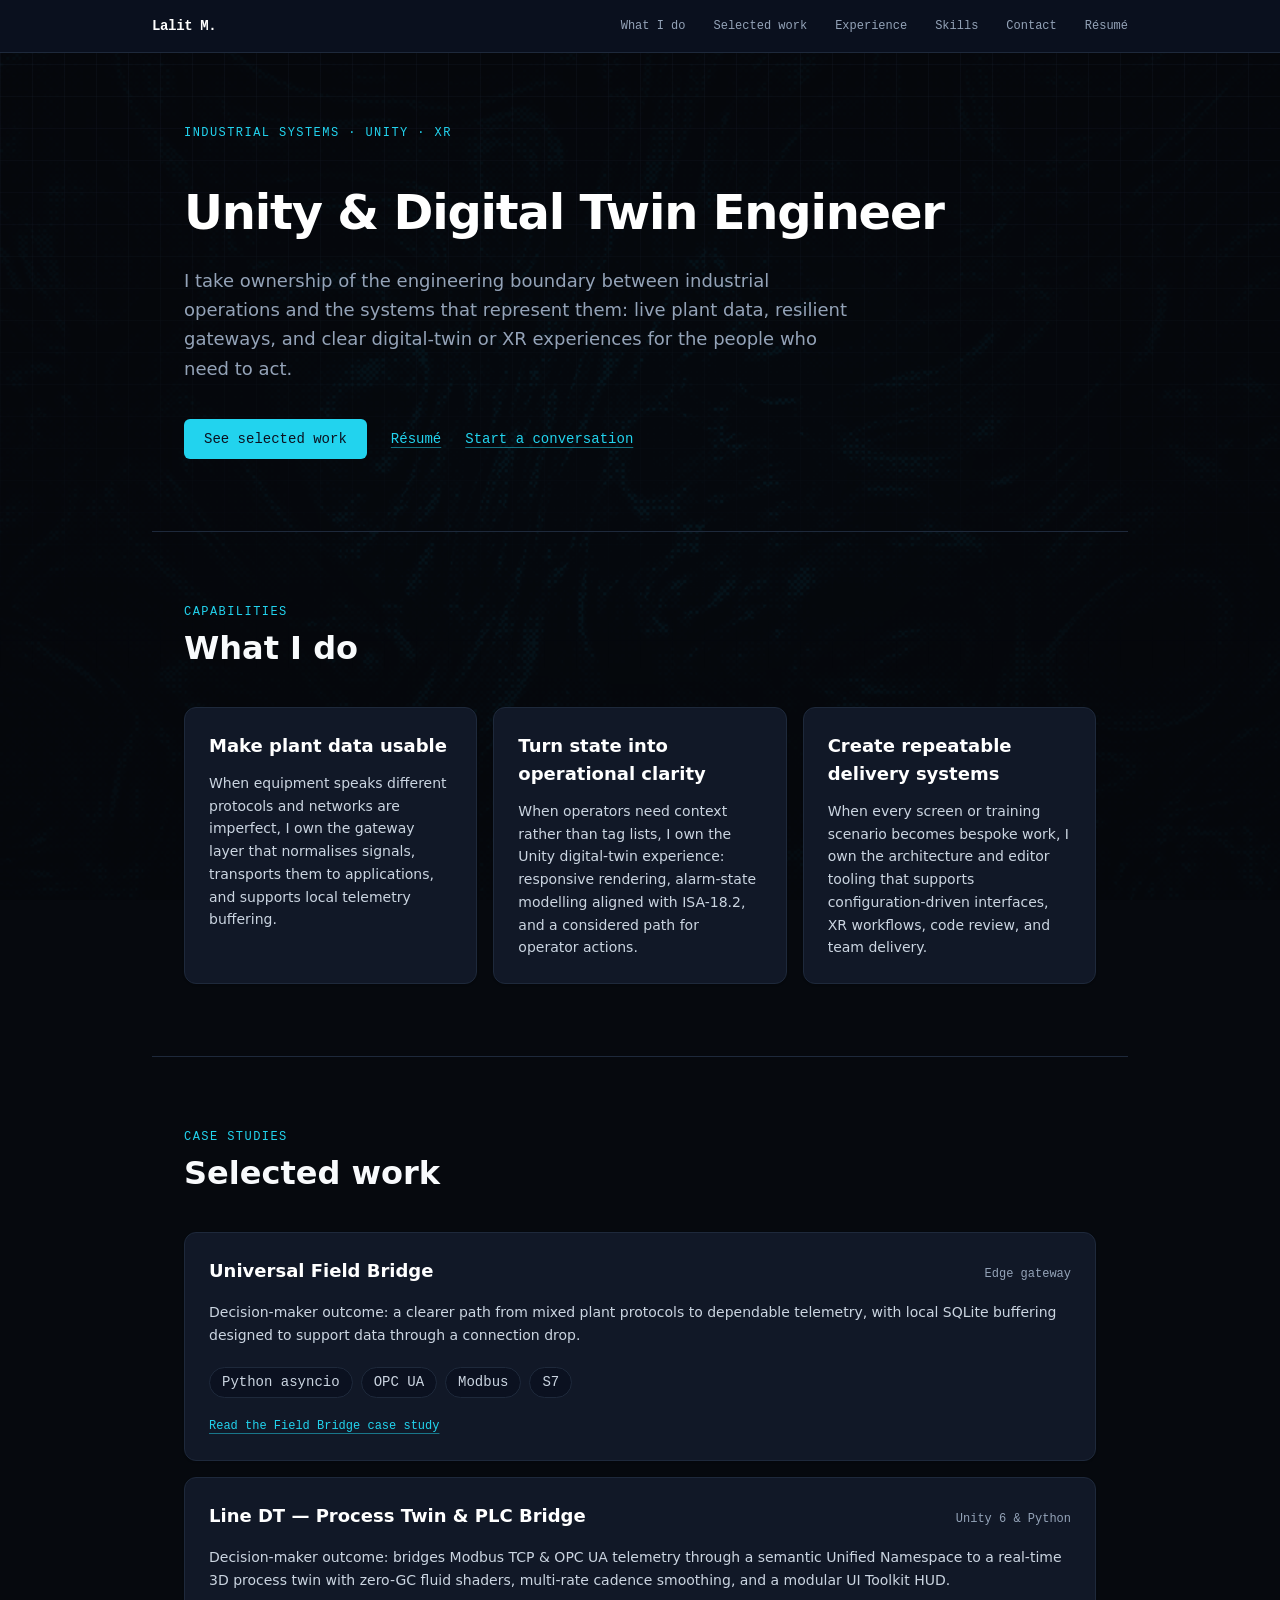
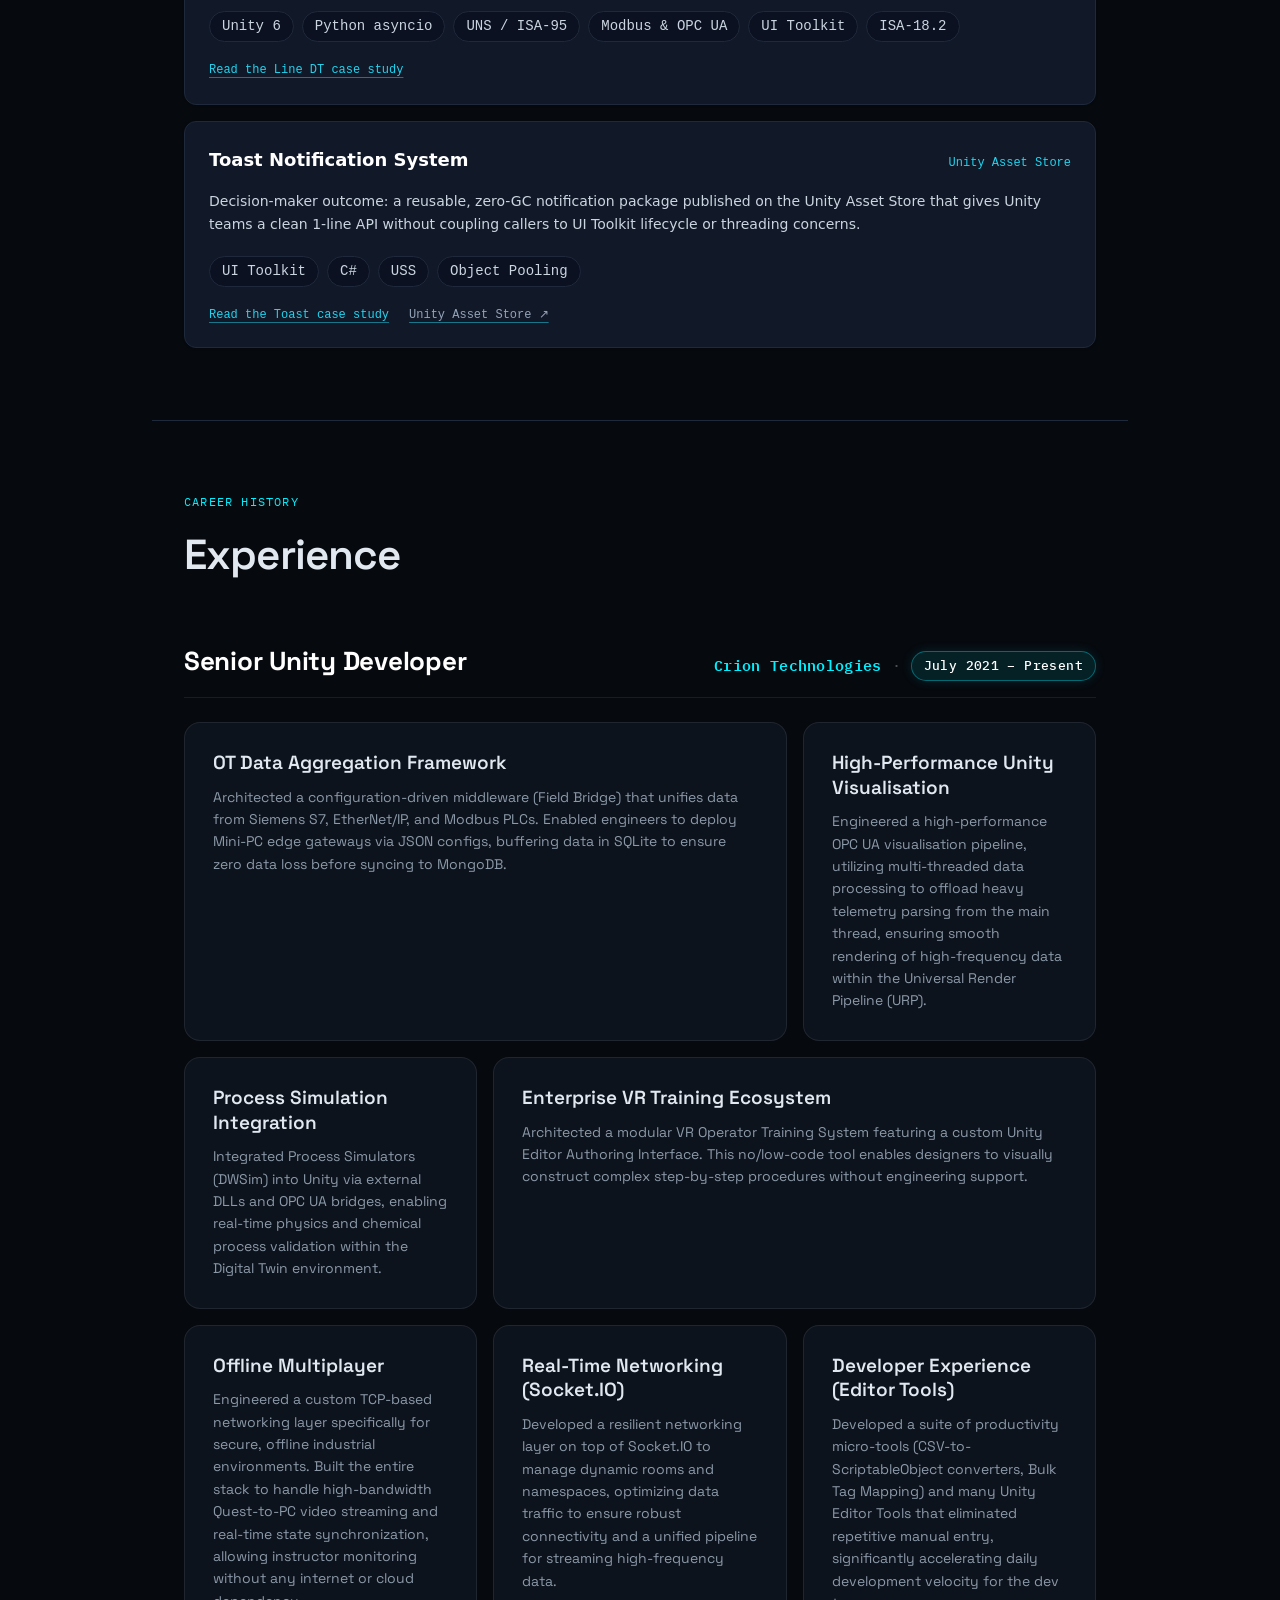
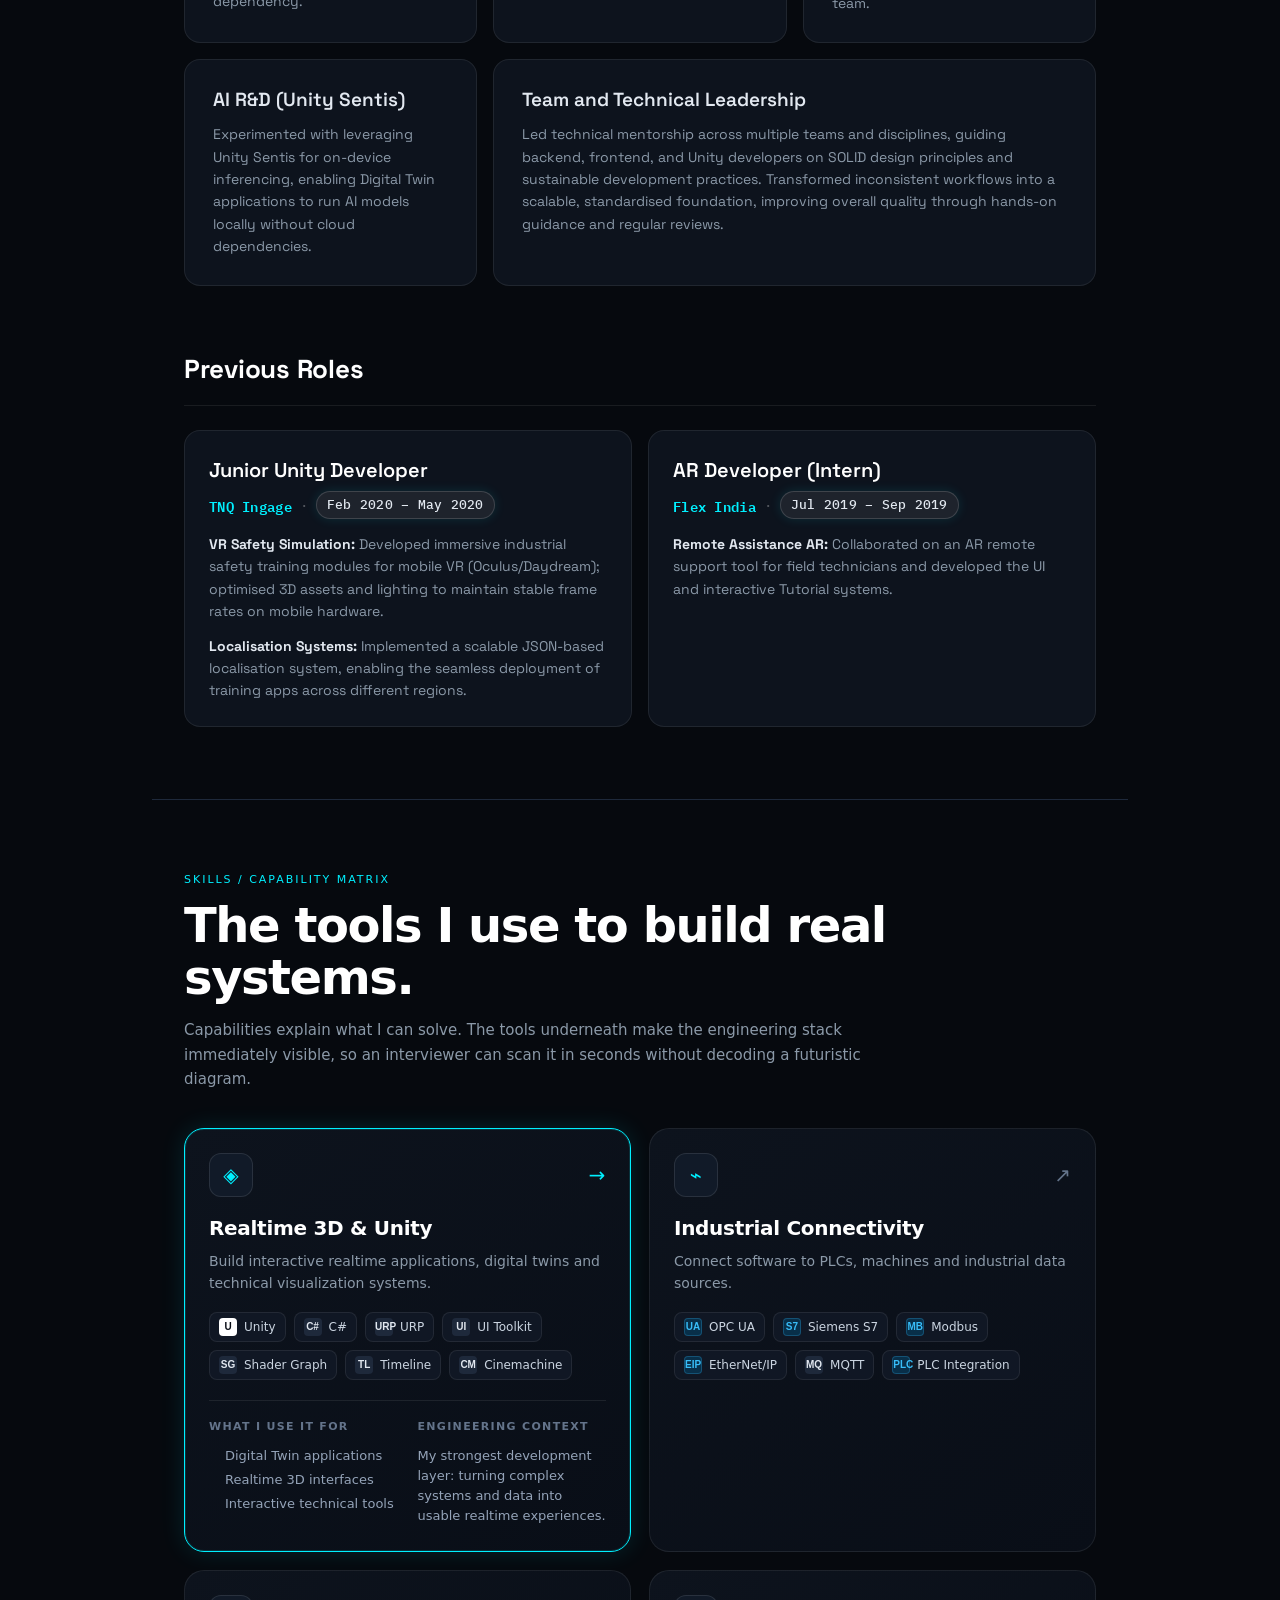
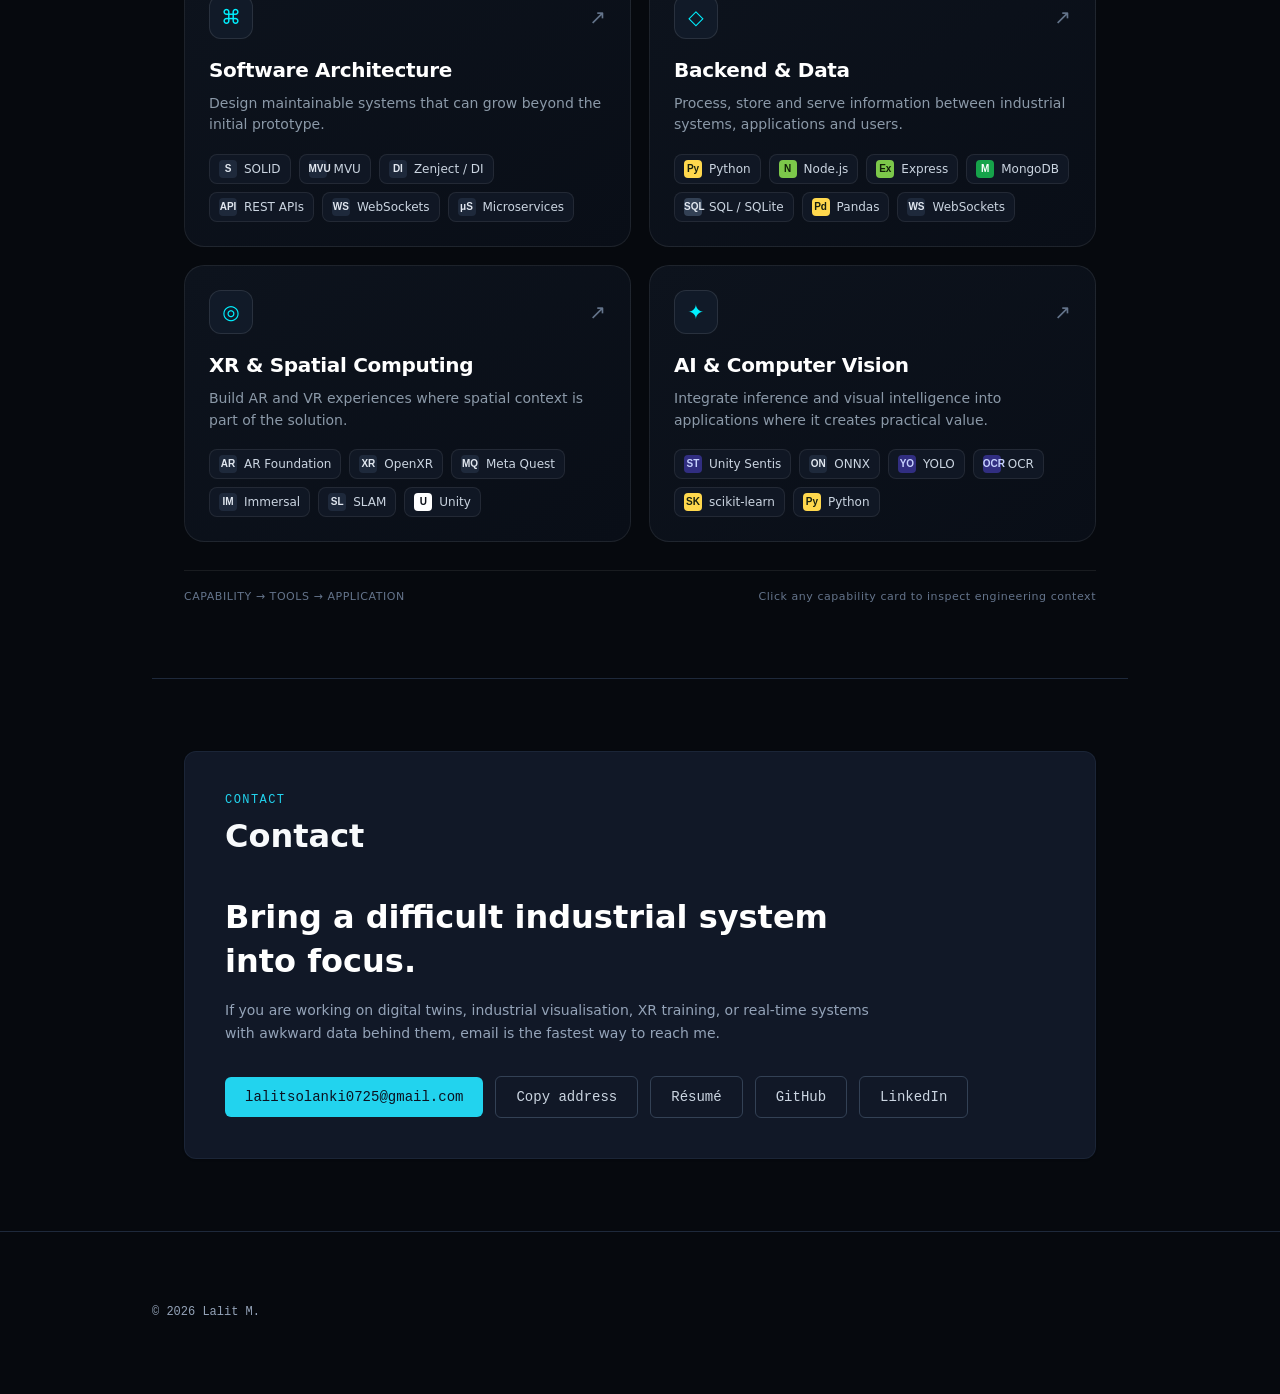
==== index.html @ 14e06b73 "Deploy site: 2026-09-08 10:58:46" ====
<!DOCTYPE html>
<html lang="en" class="scroll-smooth">
<head>
<meta charset="UTF-8"><meta name="viewport" content="width=device-width, initial-scale=1.0">
<title>Lalit M. — Unity &amp; Digital Twin Engineer</title>
<meta name="description" content="Lalit M. designs industrial digital twins, OT data gateways, and XR systems with end-to-end engineering ownership.">
<meta name="theme-color" content="#0b1120"><link rel="canonical" href="https://lalit0725.github.io/">
<meta property="og:title" content="Lalit M. — Unity &amp; Digital Twin Engineer"><meta property="og:description" content="Industrial digital twins, OT data gateways, and XR systems, designed and delivered end to end."><meta property="og:type" content="website"><meta property="og:url" content="https://lalit0725.github.io/">
<link rel="icon" href="assets/favicon.svg" type="image/svg+xml">
<link rel="preconnect" href="https://fonts.googleapis.com">
<link href="https://fonts.googleapis.com/css2?family=Space+Grotesk:wght@400;500;600;700&family=IBM+Plex+Mono:wght@400;500;600&display=swap" rel="stylesheet">
<link rel="stylesheet" href="css/site.css">

</head>
<body class="bg-surface text-slate-200 font-sans antialiased">
  <canvas id="ambient-dither" aria-hidden="true"></canvas>
  <div class="bg-grid" aria-hidden="true"></div>
  <script>document.documentElement.classList.add('js');</script>
  <a href="#main" class="sr-only focus:not-sr-only focus:absolute focus:top-3 focus:left-3 focus:z-50 focus:bg-surface focus:px-4 focus:py-2 focus:text-sm focus:text-accent">Skip to content</a>

  <div id="toast" role="status" aria-live="polite" class="fixed bottom-6 left-1/2 z-50 hidden -translate-x-1/2 border border-slate-700 bg-surface px-4 py-2.5 font-mono text-xs text-slate-200 shadow-xl"></div>

  <header class="sticky top-0 z-40 border-b border-slate-800 bg-surface/95 backdrop-blur">
    <nav class="mx-auto flex max-w-5xl items-center justify-between px-4 py-4 sm:px-6">
      <a href="#hero" class="font-mono text-sm font-semibold tracking-tight text-white">Lalit&nbsp;M.</a>
      <div class="hidden items-center gap-7 font-mono text-xs text-slate-400 md:flex">
        <a href="#what-i-do">What I do</a>
        <a href="#work">Selected work</a>
        <a href="#experience">Experience</a>
        <a href="#skills">Skills</a>
        <a href="#contact">Contact</a>
        <a href="assets/Lalit_M_Resume.pdf" target="_blank" rel="noopener">Résumé<span class="sr-only"> (opens in a new tab)</span></a>
      </div>
      <button id="menu-btn" type="button" aria-expanded="false" aria-controls="mobile-menu" class="font-mono text-xs text-slate-300 md:hidden">Menu</button>
    </nav>
    <div id="mobile-menu" class="hidden border-t border-slate-800 px-4 py-3 md:hidden">
      <div class="mx-auto grid max-w-5xl gap-1 font-mono text-sm">
        <a class="menu-link px-2 py-2" href="#what-i-do">What I do</a>
        <a class="menu-link px-2 py-2" href="#work">Selected work</a>
        <a class="menu-link px-2 py-2" href="#experience">Experience</a>
        <a class="menu-link px-2 py-2" href="#skills">Skills</a>
        <a class="menu-link px-2 py-2" href="#contact">Contact</a>
        <a class="menu-link px-2 py-2" href="assets/Lalit_M_Resume.pdf" target="_blank" rel="noopener">Résumé<span class="sr-only"> (opens in a new tab)</span></a>
      </div>
    </div>
  </header>

  <noscript>
    <style>
      #menu-btn { display: none; }
      #mobile-menu { display: block; }
      .cap-details { display: block !important; grid-template-rows: none !important; }
      .cap-details-wrapper { overflow: visible !important; }
      .cap-arrow { display: none; }
    </style>
  </noscript>

  <main id="main" tabindex="-1" class="mx-auto max-w-5xl px-4 sm:px-6">
    <section id="hero" class="relative border-b border-slate-800 section">
      <div class="relative">
        <p class="section-title" data-eyebrow="Industrial systems · Unity · XR"></p>
        <h1 class="mt-5 max-w-3xl text-h1 font-semibold leading-tight tracking-tight text-white">Unity &amp; Digital Twin Engineer</h1>
        <p class="mt-6 max-w-2xl text-body-lg leading-relaxed text-slate-400">
          I take ownership of the engineering boundary between industrial operations and the systems that represent them: live plant data, resilient gateways, and clear digital-twin or XR experiences for the people who need to act.
        </p>
        <div class="mt-9 flex flex-wrap items-center gap-x-6 gap-y-3 font-mono text-sm">
          <a href="#work" class="rounded-md bg-accent px-5 py-2.5 font-medium text-surface">See selected work</a>
          <a href="assets/Lalit_M_Resume.pdf" target="_blank" rel="noopener" class="link-underline">Résumé<span class="sr-only"> (opens in a new tab)</span></a>
          <a href="#contact" class="link-underline">Start a conversation</a>
        </div>
      </div>
    </section>

    <section id="what-i-do" class="border-b border-slate-800 section">
      <h2 class="section-title" data-eyebrow="Capabilities">What I do</h2>
      <div class="mt-8 grid gap-4 md:grid-cols-3">
        <article class="card">
          <h3 class="text-lg font-semibold text-white">Make plant data usable</h3>
          <p class="mt-3 text-sm leading-relaxed text-slate-300">
            When equipment speaks different protocols and networks are imperfect, I own the gateway layer that normalises signals, transports them to applications, and supports local telemetry buffering.
          </p>
        </article>
        <article class="card">
          <h3 class="text-lg font-semibold text-white">Turn state into operational clarity</h3>
          <p class="mt-3 text-sm leading-relaxed text-slate-300">
            When operators need context rather than tag lists, I own the Unity digital-twin experience: responsive rendering, alarm-state modelling aligned with ISA-18.2, and a considered path for operator actions.
          </p>
        </article>
        <article class="card">
          <h3 class="text-lg font-semibold text-white">Create repeatable delivery systems</h3>
          <p class="mt-3 text-sm leading-relaxed text-slate-300">
            When every screen or training scenario becomes bespoke work, I own the architecture and editor tooling that supports configuration-driven interfaces, XR workflows, code review, and team delivery.
          </p>
        </article>
      </div>
    </section>

    <section id="work" class="border-b border-slate-800 section">
      <h2 class="section-title" data-eyebrow="Case studies">Selected work</h2>
      <div class="mt-8 grid gap-4">
        <article class="card card-hover">
          <div class="flex flex-wrap items-baseline justify-between gap-3">
            <h3 class="text-lg font-semibold text-white">Universal Field Bridge</h3>
            <span class="font-mono text-xs text-text-muted">Edge gateway</span>
          </div>
          <p class="mt-4 text-sm leading-relaxed text-slate-300">
            Decision-maker outcome: a clearer path from mixed plant protocols to dependable telemetry, with local SQLite buffering designed to support data through a connection drop.
          </p>
          <div class="mt-5 flex flex-wrap gap-2">
            <span class="chip">Python asyncio</span>
            <span class="chip">OPC UA</span>
            <span class="chip">Modbus</span>
            <span class="chip">S7</span>
          </div>
          <a href="projects/field-bridge.html" class="mt-5 inline-block link-underline font-mono text-xs">Read the Field Bridge case study</a>
        </article>

        <article class="card card-hover">
          <div class="flex flex-wrap items-baseline justify-between gap-3">
            <h3 class="text-lg font-semibold text-white">Line DT — Process Twin &amp; PLC Bridge</h3>
            <span class="font-mono text-xs text-text-muted">Unity 6 &amp; Python</span>
          </div>
          <p class="mt-4 text-sm leading-relaxed text-slate-300">
            Decision-maker outcome: bridges Modbus TCP &amp; OPC UA telemetry through a semantic Unified Namespace to a real-time 3D process twin with zero-GC fluid shaders, multi-rate cadence smoothing, and a modular UI Toolkit HUD.
          </p>
          <div class="mt-5 flex flex-wrap gap-2">
            <span class="chip">Unity 6</span>
            <span class="chip">Python asyncio</span>
            <span class="chip">UNS / ISA-95</span>
            <span class="chip">Modbus &amp; OPC UA</span>
            <span class="chip">UI Toolkit</span>
            <span class="chip">ISA-18.2</span>
          </div>
          <a href="projects/line-dt.html" class="mt-5 inline-block link-underline font-mono text-xs">Read the Line DT case study</a>
        </article>

        <article class="card card-hover">
          <div class="flex flex-wrap items-baseline justify-between gap-3">
            <h3 class="text-lg font-semibold text-white">Toast Notification System</h3>
            <span class="font-mono text-xs text-accent">Unity Asset Store</span>
          </div>
          <p class="mt-4 text-sm leading-relaxed text-slate-300">
            Decision-maker outcome: a reusable, zero-GC notification package published on the Unity Asset Store that gives Unity teams a clean 1-line API without coupling callers to UI Toolkit lifecycle or threading concerns.
          </p>
          <div class="mt-5 flex flex-wrap gap-2">
            <span class="chip">UI Toolkit</span>
            <span class="chip">C#</span>
            <span class="chip">USS</span>
            <span class="chip">Object Pooling</span>
          </div>
          <div class="mt-5 flex flex-wrap items-center gap-5">
            <a href="projects/toast-notification-system.html" class="link-underline font-mono text-xs">Read the Toast case study</a>
            <a href="https://assetstore.unity.com/packages/tools/gui/toast-notification-system-390896" target="_blank" rel="noopener noreferrer" class="link-underline font-mono text-xs text-slate-400 hover:text-accent">Unity Asset Store ↗</a>
          </div>
        </article>
      </div>
    </section>
<section id="experience" class="border-b border-slate-800 section bento-section">
  <div class="container">
    <header class="section-header">
      <div class="eyebrow">Career History</div>
      <h1 class="exp-heading">Experience</h1>
    </header>

    <div>
      <!-- CRION: SENIOR ROLE -->
      <div class="role-header">
        <h2 class="role-title">Senior Unity Developer</h2>
        <div class="role-meta">
          <span class="role-company">Crion Technologies</span>
          <span class="meta-dot">·</span>
          <span class="role-duration">July 2021 – Present</span>
        </div>
      </div>

      <div class="bento-grid">
        
        <!-- Row 1 -->
        <div class="bento-card span-2">
          <div class="bento-content">
            <h3 class="card-title">OT Data Aggregation Framework</h3>
            <p class="card-desc">Architected a configuration-driven middleware (Field Bridge) that unifies data from Siemens S7, EtherNet/IP, and Modbus PLCs. Enabled engineers to deploy Mini-PC edge gateways via JSON configs, buffering data in SQLite to ensure zero data loss before syncing to MongoDB.</p>
          </div>
        </div>

        <div class="bento-card">
          <div class="bento-content">
            <h3 class="card-title">High-Performance Unity Visualisation</h3>
            <p class="card-desc">Engineered a high-performance OPC UA visualisation pipeline, utilizing multi-threaded data processing to offload heavy telemetry parsing from the main thread, ensuring smooth rendering of high-frequency data within the Universal Render Pipeline (URP).</p>
          </div>
        </div>

        <!-- Row 2 -->
        <div class="bento-card">
          <div class="bento-content">
            <h3 class="card-title">Process Simulation Integration</h3>
            <p class="card-desc">Integrated Process Simulators (DWSim) into Unity via external DLLs and OPC UA bridges, enabling real-time physics and chemical process validation within the Digital Twin environment.</p>
          </div>
        </div>

        <div class="bento-card span-2">
          <div class="bento-content">
            <h3 class="card-title">Enterprise VR Training Ecosystem</h3>
            <p class="card-desc">Architected a modular VR Operator Training System featuring a custom Unity Editor Authoring Interface. This no/low-code tool enables designers to visually construct complex step-by-step procedures without engineering support.</p>
          </div>
        </div>

        <!-- Row 3 -->
        <div class="bento-card">
          <div class="bento-content">
            <h3 class="card-title">Offline Multiplayer</h3>
            <p class="card-desc">Engineered a custom TCP-based networking layer specifically for secure, offline industrial environments. Built the entire stack to handle high-bandwidth Quest-to-PC video streaming and real-time state synchronization, allowing instructor monitoring without any internet or cloud dependency.</p>
          </div>
        </div>
        
        <div class="bento-card">
          <div class="bento-content">
            <h3 class="card-title">Real-Time Networking (Socket.IO)</h3>
            <p class="card-desc">Developed a resilient networking layer on top of Socket.IO to manage dynamic rooms and namespaces, optimizing data traffic to ensure robust connectivity and a unified pipeline for streaming high-frequency data.</p>
          </div>
        </div>

        <div class="bento-card">
          <div class="bento-content">
            <h3 class="card-title">Developer Experience (Editor Tools)</h3>
            <p class="card-desc">Developed a suite of productivity micro-tools (CSV-to-ScriptableObject converters, Bulk Tag Mapping) and many Unity Editor Tools that eliminated repetitive manual entry, significantly accelerating daily development velocity for the dev team.</p>
          </div>
        </div>

        <!-- Row 4 -->
        <div class="bento-card">
          <div class="bento-content">
            <h3 class="card-title">AI R&D (Unity Sentis)</h3>
            <p class="card-desc">Experimented with leveraging Unity Sentis for on-device inferencing, enabling Digital Twin applications to run AI models locally without cloud dependencies.</p>
          </div>
        </div>

        <div class="bento-card span-2">
          <div class="bento-content">
            <h3 class="card-title">Team and Technical Leadership</h3>
            <p class="card-desc">Led technical mentorship across multiple teams and disciplines, guiding backend, frontend, and Unity developers on SOLID design principles and sustainable development practices. Transformed inconsistent workflows into a scalable, standardised foundation, improving overall quality through hands-on guidance and regular reviews.</p>
          </div>
        </div>

      </div>

      <!-- PAST ROLES -->
      <div class="role-header role-header-secondary">
        <h2 class="role-title role-title-secondary">Previous Roles</h2>
      </div>

      <div class="past-roles">
        <div class="bento-card past-role-card">
          <div class="bento-content">
            <h3>Junior Unity Developer</h3>
            <div class="meta">
              <span class="role-company">TNQ Ingage</span>
              <span class="meta-dot">·</span>
              <span class="role-duration">Feb 2020 – May 2020</span>
            </div>
            <p><strong>VR Safety Simulation:</strong> Developed immersive industrial safety training modules for mobile VR (Oculus/Daydream); optimised 3D assets and lighting to maintain stable frame rates on mobile hardware.</p>
            <p><strong>Localisation Systems:</strong> Implemented a scalable JSON-based localisation system, enabling the seamless deployment of training apps across different regions.</p>
          </div>
        </div>

        <div class="bento-card past-role-card">
          <div class="bento-content">
            <h3>AR Developer (Intern)</h3>
            <div class="meta">
              <span class="role-company">Flex India</span>
              <span class="meta-dot">·</span>
              <span class="role-duration">Jul 2019 – Sep 2019</span>
            </div>
            <p><strong>Remote Assistance AR:</strong> Collaborated on an AR remote support tool for field technicians and developed the UI and interactive Tutorial systems.</p>
          </div>
        </div>
      </div>

    </div>
  </div>
</section>
<section id="skills" class="border-b border-slate-800 section cap-matrix-section">
  <div class="cap-kicker">Skills / Capability Matrix</div>
  <h2 class="cap-main-heading">The tools I use to build real systems.</h2>
  <p class="cap-lead">Capabilities explain what I can solve. The tools underneath make the engineering stack immediately visible, so an interviewer can scan it in seconds without decoding a futuristic diagram.</p>

  <div class="cap-grid" id="cap-grid" role="region" aria-label="Capability Matrix">
    
    <!-- Card 1: Realtime 3D & Unity (Active by default) -->
    <article class="cap-card active" id="cap-card-0">
      <button type="button" class="cap-trigger" aria-expanded="true" aria-controls="cap-details-0" id="cap-btn-0">
        <div class="cap-cardtop">
          <div class="cap-icon" aria-hidden="true">◈</div>
          <span class="cap-arrow" aria-hidden="true">↗</span>
        </div>
        <h3 class="cap-title">Realtime 3D &amp; Unity</h3>
        <p class="cap-desc">Build interactive realtime applications, digital twins and technical visualization systems.</p>
        <div class="cap-tools">
          <span class="cap-tool"><span class="cap-logo unity">U</span>Unity</span>
          <span class="cap-tool"><span class="cap-logo">C#</span>C#</span>
          <span class="cap-tool"><span class="cap-logo">URP</span>URP</span>
          <span class="cap-tool"><span class="cap-logo">UI</span>UI Toolkit</span>
          <span class="cap-tool"><span class="cap-logo">SG</span>Shader Graph</span>
          <span class="cap-tool"><span class="cap-logo">TL</span>Timeline</span>
          <span class="cap-tool"><span class="cap-logo">CM</span>Cinemachine</span>
        </div>
      </button>
      <div class="cap-details" id="cap-details-0" role="region" aria-labelledby="cap-btn-0">
        <div class="cap-details-wrapper">
          <div class="cap-details-inner">
            <div class="cap-detail-col">
              <h4>What I use it for</h4>
              <ul>
                <li>Digital Twin applications</li>
                <li>Realtime 3D interfaces</li>
                <li>Interactive technical tools</li>
              </ul>
            </div>
            <div class="cap-detail-col">
              <h4>Engineering context</h4>
              <p>My strongest development layer: turning complex systems and data into usable realtime experiences.</p>
            </div>
          </div>
        </div>
      </div>
    </article>

    <!-- Card 2: Industrial Connectivity -->
    <article class="cap-card" id="cap-card-1">
      <button type="button" class="cap-trigger" aria-expanded="false" aria-controls="cap-details-1" id="cap-btn-1">
        <div class="cap-cardtop">
          <div class="cap-icon" aria-hidden="true">⌁</div>
          <span class="cap-arrow" aria-hidden="true">↗</span>
        </div>
        <h3 class="cap-title">Industrial Connectivity</h3>
        <p class="cap-desc">Connect software to PLCs, machines and industrial data sources.</p>
        <div class="cap-tools">
          <span class="cap-tool"><span class="cap-logo plc">UA</span>OPC UA</span>
          <span class="cap-tool"><span class="cap-logo plc">S7</span>Siemens S7</span>
          <span class="cap-tool"><span class="cap-logo plc">MB</span>Modbus</span>
          <span class="cap-tool"><span class="cap-logo plc">EIP</span>EtherNet/IP</span>
          <span class="cap-tool"><span class="cap-logo">MQ</span>MQTT</span>
          <span class="cap-tool"><span class="cap-logo plc">PLC</span>PLC Integration</span>
        </div>
      </button>
      <div class="cap-details" id="cap-details-1" role="region" aria-labelledby="cap-btn-1">
        <div class="cap-details-wrapper">
          <div class="cap-details-inner">
            <div class="cap-detail-col">
              <h4>What I use it for</h4>
              <ul>
                <li>PLC / machine integration</li>
                <li>Live equipment data</li>
                <li>Industrial protocol interfaces</li>
              </ul>
            </div>
            <div class="cap-detail-col">
              <h4>Engineering context</h4>
              <p>The bridge between the physical system and software. I work across protocols rather than treating the PLC as a black box.</p>
            </div>
          </div>
        </div>
      </div>
    </article>

    <!-- Card 3: Software Architecture -->
    <article class="cap-card" id="cap-card-2">
      <button type="button" class="cap-trigger" aria-expanded="false" aria-controls="cap-details-2" id="cap-btn-2">
        <div class="cap-cardtop">
          <div class="cap-icon" aria-hidden="true">⌘</div>
          <span class="cap-arrow" aria-hidden="true">↗</span>
        </div>
        <h3 class="cap-title">Software Architecture</h3>
        <p class="cap-desc">Design maintainable systems that can grow beyond the initial prototype.</p>
        <div class="cap-tools">
          <span class="cap-tool"><span class="cap-logo">S</span>SOLID</span>
          <span class="cap-tool"><span class="cap-logo">MVU</span>MVU</span>
          <span class="cap-tool"><span class="cap-logo">DI</span>Zenject / DI</span>
          <span class="cap-tool"><span class="cap-logo">API</span>REST APIs</span>
          <span class="cap-tool"><span class="cap-logo">WS</span>WebSockets</span>
          <span class="cap-tool"><span class="cap-logo">μS</span>Microservices</span>
        </div>
      </button>
      <div class="cap-details" id="cap-details-2" role="region" aria-labelledby="cap-btn-2">
        <div class="cap-details-wrapper">
          <div class="cap-details-inner">
            <div class="cap-detail-col">
              <h4>What I use it for</h4>
              <ul>
                <li>Modular applications</li>
                <li>Reusable components</li>
                <li>Service boundaries</li>
              </ul>
            </div>
            <div class="cap-detail-col">
              <h4>Engineering context</h4>
              <p>Architecture is the layer connecting the individual technologies into a system that can actually be maintained.</p>
            </div>
          </div>
        </div>
      </div>
    </article>

    <!-- Card 4: Backend & Data -->
    <article class="cap-card" id="cap-card-3">
      <button type="button" class="cap-trigger" aria-expanded="false" aria-controls="cap-details-3" id="cap-btn-3">
        <div class="cap-cardtop">
          <div class="cap-icon" aria-hidden="true">◇</div>
          <span class="cap-arrow" aria-hidden="true">↗</span>
        </div>
        <h3 class="cap-title">Backend &amp; Data</h3>
        <p class="cap-desc">Process, store and serve information between industrial systems, applications and users.</p>
        <div class="cap-tools">
          <span class="cap-tool"><span class="cap-logo py">Py</span>Python</span>
          <span class="cap-tool"><span class="cap-logo node">N</span>Node.js</span>
          <span class="cap-tool"><span class="cap-logo node">Ex</span>Express</span>
          <span class="cap-tool"><span class="cap-logo mongo">M</span>MongoDB</span>
          <span class="cap-tool"><span class="cap-logo sql">SQL</span>SQL / SQLite</span>
          <span class="cap-tool"><span class="cap-logo py">Pd</span>Pandas</span>
          <span class="cap-tool"><span class="cap-logo">WS</span>WebSockets</span>
        </div>
      </button>
      <div class="cap-details" id="cap-details-3" role="region" aria-labelledby="cap-btn-3">
        <div class="cap-details-wrapper">
          <div class="cap-details-inner">
            <div class="cap-detail-col">
              <h4>What I use it for</h4>
              <ul>
                <li>Data pipelines</li>
                <li>Backend services</li>
                <li>Realtime data delivery</li>
              </ul>
            </div>
            <div class="cap-detail-col">
              <h4>Engineering context</h4>
              <p>Used for integration services, data processing, APIs and the infrastructure supporting realtime applications.</p>
            </div>
          </div>
        </div>
      </div>
    </article>

    <!-- Card 5: XR & Spatial Computing -->
    <article class="cap-card" id="cap-card-4">
      <button type="button" class="cap-trigger" aria-expanded="false" aria-controls="cap-details-4" id="cap-btn-4">
        <div class="cap-cardtop">
          <div class="cap-icon" aria-hidden="true">◎</div>
          <span class="cap-arrow" aria-hidden="true">↗</span>
        </div>
        <h3 class="cap-title">XR &amp; Spatial Computing</h3>
        <p class="cap-desc">Build AR and VR experiences where spatial context is part of the solution.</p>
        <div class="cap-tools">
          <span class="cap-tool"><span class="cap-logo">AR</span>AR Foundation</span>
          <span class="cap-tool"><span class="cap-logo">XR</span>OpenXR</span>
          <span class="cap-tool"><span class="cap-logo">MQ</span>Meta Quest</span>
          <span class="cap-tool"><span class="cap-logo">IM</span>Immersal</span>
          <span class="cap-tool"><span class="cap-logo">SL</span>SLAM</span>
          <span class="cap-tool"><span class="cap-logo unity">U</span>Unity</span>
        </div>
      </button>
      <div class="cap-details" id="cap-details-4" role="region" aria-labelledby="cap-btn-4">
        <div class="cap-details-wrapper">
          <div class="cap-details-inner">
            <div class="cap-detail-col">
              <h4>What I use it for</h4>
              <ul>
                <li>AR assistance</li>
                <li>VR training</li>
                <li>Spatial alignment</li>
              </ul>
            </div>
            <div class="cap-detail-col">
              <h4>Engineering context</h4>
              <p>Combines realtime 3D engineering with spatial tracking to put information into the environment where it is needed.</p>
            </div>
          </div>
        </div>
      </div>
    </article>

    <!-- Card 6: AI & Computer Vision -->
    <article class="cap-card" id="cap-card-5">
      <button type="button" class="cap-trigger" aria-expanded="false" aria-controls="cap-details-5" id="cap-btn-5">
        <div class="cap-cardtop">
          <div class="cap-icon" aria-hidden="true">✦</div>
          <span class="cap-arrow" aria-hidden="true">↗</span>
        </div>
        <h3 class="cap-title">AI &amp; Computer Vision</h3>
        <p class="cap-desc">Integrate inference and visual intelligence into applications where it creates practical value.</p>
        <div class="cap-tools">
          <span class="cap-tool"><span class="cap-logo ai">ST</span>Unity Sentis</span>
          <span class="cap-tool"><span class="cap-logo">ON</span>ONNX</span>
          <span class="cap-tool"><span class="cap-logo ai">YO</span>YOLO</span>
          <span class="cap-tool"><span class="cap-logo ai">OCR</span>OCR</span>
          <span class="cap-tool"><span class="cap-logo py">SK</span>scikit-learn</span>
          <span class="cap-tool"><span class="cap-logo py">Py</span>Python</span>
        </div>
      </button>
      <div class="cap-details" id="cap-details-5" role="region" aria-labelledby="cap-btn-5">
        <div class="cap-details-wrapper">
          <div class="cap-details-inner">
            <div class="cap-detail-col">
              <h4>What I use it for</h4>
              <ul>
                <li>Edge inference</li>
                <li>Object detection</li>
                <li>Prediction / classification</li>
              </ul>
            </div>
            <div class="cap-detail-col">
              <h4>Engineering context</h4>
              <p>Applied as an engineering component inside products, with attention to inference constraints and deployment.</p>
            </div>
          </div>
        </div>
      </div>
    </article>

  </div>

  <div class="cap-footerline">
    <span>CAPABILITY &rarr; TOOLS &rarr; APPLICATION</span>
    <span>Click any capability card to inspect engineering context</span>
  </div>
</section>
    <section id="contact" class="section">
      <div class="card card-hover border border-slate-800/80 p-8 sm:p-10">
        <h2 class="section-title" data-eyebrow="Contact">Contact</h2>
        <h3 class="mt-5 max-w-2xl text-h2 font-semibold leading-snug text-white">Bring a difficult industrial system into focus.</h3>
        <p class="mt-4 max-w-2xl text-sm leading-relaxed text-slate-400">
          If you are working on digital twins, industrial visualisation, XR training, or real-time systems with awkward data behind them, email is the fastest way to reach me.
        </p>
        <div class="mt-8 flex flex-wrap items-center gap-3 font-mono text-sm">
          <a href="mailto:lalitsolanki0725@gmail.com" class="rounded-md bg-accent px-5 py-2.5 font-medium text-surface">lalitsolanki0725@gmail.com</a>
          <button id="copy-email" type="button" class="rounded-md border border-slate-700 px-5 py-2.5">Copy address</button>
          <a href="assets/Lalit_M_Resume.pdf" target="_blank" rel="noopener" class="rounded-md border border-slate-700 px-5 py-2.5">Résumé<span class="sr-only"> (opens in a new tab)</span></a>
          <a href="https://github.com/lalit0725" target="_blank" rel="noopener" class="rounded-md border border-slate-700 px-5 py-2.5">GitHub<span class="sr-only"> (opens in a new tab)</span></a>
          <a href="https://www.linkedin.com/in/lalitm" target="_blank" rel="noopener" class="rounded-md border border-slate-700 px-5 py-2.5">LinkedIn<span class="sr-only"> (opens in a new tab)</span></a>
        </div>
      </div>
    </section>
  </main>

  <footer class="border-t border-slate-800 section">
    <div class="mx-auto max-w-5xl px-4 font-mono text-xs text-text-muted sm:px-6">
      <p>&copy; 2026 Lalit M.</p>
    </div>
  </footer>

  <script>
    const menuBtn = document.getElementById('menu-btn');
    const mobileMenu = document.getElementById('mobile-menu');
    const setMenuOpen = (open) => {
      mobileMenu.classList.toggle('hidden', !open);
      menuBtn.setAttribute('aria-expanded', String(open));
      menuBtn.textContent = open ? 'Close' : 'Menu';
    };
    menuBtn.addEventListener('click', () => setMenuOpen(menuBtn.getAttribute('aria-expanded') !== 'true'));
    document.querySelectorAll('.menu-link').forEach((link) => link.addEventListener('click', () => setMenuOpen(false)));
    document.addEventListener('keydown', (event) => {
      if (event.key === 'Escape' && menuBtn.getAttribute('aria-expanded') === 'true') {
        setMenuOpen(false);
        menuBtn.focus();
      }
    });

    const toast = document.getElementById('toast');
    const emailLink = document.querySelector('#contact a[href^="mailto:"]');
    const copyButton = document.getElementById('copy-email');
    let toastTimer;
    const showToast = (message) => {
      window.clearTimeout(toastTimer);
      toast.textContent = message;
      toast.classList.remove('hidden');
      toastTimer = window.setTimeout(() => toast.classList.add('hidden'), 2500);
    };
    copyButton.addEventListener('click', async () => {
      const email = emailLink.textContent.trim();
      try {
        if (!navigator.clipboard || typeof navigator.clipboard.writeText !== 'function') throw new Error('Clipboard unavailable');
        await navigator.clipboard.writeText(email);
        showToast('Copied ' + email);
      } catch {
        showToast('Copy unavailable; email ' + email);
      }
    });

    const capCards = document.querySelectorAll('.cap-card');
    capCards.forEach((card) => {
      const trigger = card.querySelector('.cap-trigger');
      if (!trigger) return;
      trigger.addEventListener('click', () => {
        const isCurrentlyActive = card.classList.contains('active');
        capCards.forEach((otherCard) => {
          if (otherCard !== card) {
            otherCard.classList.remove('active');
            const otherTrigger = otherCard.querySelector('.cap-trigger');
            if (otherTrigger) otherTrigger.setAttribute('aria-expanded', 'false');
          }
        });
        if (isCurrentlyActive) {
          card.classList.remove('active');
          trigger.setAttribute('aria-expanded', 'false');
        } else {
          card.classList.add('active');
          trigger.setAttribute('aria-expanded', 'true');
        }
      });
    });
  </script>
  <script src="js/ambient-dither.js" defer></script>
</body>
</html>
---- css/site.css ----
*,:after,:before{--tw-border-spacing-x:0;--tw-border-spacing-y:0;--tw-translate-x:0;--tw-translate-y:0;--tw-rotate:0;--tw-skew-x:0;--tw-skew-y:0;--tw-scale-x:1;--tw-scale-y:1;--tw-pan-x: ;--tw-pan-y: ;--tw-pinch-zoom: ;--tw-scroll-snap-strictness:proximity;--tw-gradient-from-position: ;--tw-gradient-via-position: ;--tw-gradient-to-position: ;--tw-ordinal: ;--tw-slashed-zero: ;--tw-numeric-figure: ;--tw-numeric-spacing: ;--tw-numeric-fraction: ;--tw-ring-inset: ;--tw-ring-offset-width:0px;--tw-ring-offset-color:#fff;--tw-ring-color:rgba(59,130,246,.5);--tw-ring-offset-shadow:0 0 #0000;--tw-ring-shadow:0 0 #0000;--tw-shadow:0 0 #0000;--tw-shadow-colored:0 0 #0000;--tw-blur: ;--tw-brightness: ;--tw-contrast: ;--tw-grayscale: ;--tw-hue-rotate: ;--tw-invert: ;--tw-saturate: ;--tw-sepia: ;--tw-drop-shadow: ;--tw-backdrop-blur: ;--tw-backdrop-brightness: ;--tw-backdrop-contrast: ;--tw-backdrop-grayscale: ;--tw-backdrop-hue-rotate: ;--tw-backdrop-invert: ;--tw-backdrop-opacity: ;--tw-backdrop-saturate: ;--tw-backdrop-sepia: ;--tw-contain-size: ;--tw-contain-layout: ;--tw-contain-paint: ;--tw-contain-style: none}::backdrop{--tw-border-spacing-x:0;--tw-border-spacing-y:0;--tw-translate-x:0;--tw-translate-y:0;--tw-rotate:0;--tw-skew-x:0;--tw-skew-y:0;--tw-scale-x:1;--tw-scale-y:1;--tw-pan-x: ;--tw-pan-y: ;--tw-pinch-zoom: ;--tw-scroll-snap-strictness:proximity;--tw-gradient-from-position: ;--tw-gradient-via-position: ;--tw-gradient-to-position: ;--tw-ordinal: ;--tw-slashed-zero: ;--tw-numeric-figure: ;--tw-numeric-spacing: ;--tw-numeric-fraction: ;--tw-ring-inset: ;--tw-ring-offset-width:0px;--tw-ring-offset-color:#fff;--tw-ring-color:rgba(59,130,246,.5);--tw-ring-offset-shadow:0 0 #0000;--tw-ring-shadow:0 0 #0000;--tw-shadow:0 0 #0000;--tw-shadow-colored:0 0 #0000;--tw-blur: ;--tw-brightness: ;--tw-contrast: ;--tw-grayscale: ;--tw-hue-rotate: ;--tw-invert: ;--tw-saturate: ;--tw-sepia: ;--tw-drop-shadow: ;--tw-backdrop-blur: ;--tw-backdrop-brightness: ;--tw-backdrop-contrast: ;--tw-backdrop-grayscale: ;--tw-backdrop-hue-rotate: ;--tw-backdrop-invert: ;--tw-backdrop-opacity: ;--tw-backdrop-saturate: ;--tw-backdrop-sepia: ;--tw-contain-size: ;--tw-contain-layout: ;--tw-contain-paint: ;--tw-contain-style: none}
/*! tailwindcss v3.4.19 | MIT License | https://tailwindcss.com*/*,:after,:before{box-sizing:border-box;border:0 solid #e5e7eb}:after,:before{--tw-content:""}:host,html{line-height:1.5;-webkit-text-size-adjust:100%;-moz-tab-size:4;tab-size:4;font-family:Inter,system-ui,sans-serif;font-feature-settings:normal;font-variation-settings:normal;-webkit-tap-highlight-color:transparent}body{margin:0;line-height:inherit}hr{height:0;color:inherit;border-top-width:1px}abbr:where([title]){text-decoration:underline dotted}h1,h2,h3,h4,h5,h6{font-size:inherit;font-weight:inherit}a{color:inherit;text-decoration:inherit}b,strong{font-weight:bolder}code,kbd,pre,samp{font-family:JetBrains Mono,ui-monospace,monospace;font-feature-settings:normal;font-variation-settings:normal;font-size:1em}small{font-size:80%}sub,sup{font-size:75%;line-height:0;position:relative;vertical-align:baseline}sub{bottom:-.25em}sup{top:-.5em}table{text-indent:0;border-color:inherit;border-collapse:collapse}button,input,optgroup,select,textarea{font-family:inherit;font-feature-settings:inherit;font-variation-settings:inherit;font-size:100%;font-weight:inherit;line-height:inherit;letter-spacing:inherit;color:inherit;margin:0;padding:0}button,select{text-transform:none}button,input:where([type=button]),input:where([type=reset]),input:where([type=submit]){-webkit-appearance:button;background-color:transparent;background-image:none}:-moz-focusring{outline:auto}:-moz-ui-invalid{box-shadow:none}progress{vertical-align:baseline}::-webkit-inner-spin-button,::-webkit-outer-spin-button{height:auto}[type=search]{-webkit-appearance:textfield;outline-offset:-2px}::-webkit-search-decoration{-webkit-appearance:none}::-webkit-file-upload-button{-webkit-appearance:button;font:inherit}summary{display:list-item}blockquote,dd,dl,figure,h1,h2,h3,h4,h5,h6,hr,p,pre{margin:0}fieldset{margin:0}fieldset,legend{padding:0}menu,ol,ul{list-style:none;margin:0;padding:0}dialog{padding:0}textarea{resize:vertical}input::-moz-placeholder,textarea::-moz-placeholder{opacity:1;color:#9ca3af}input::placeholder,textarea::placeholder{opacity:1;color:#9ca3af}[role=button],button{cursor:pointer}:disabled{cursor:default}audio,canvas,embed,iframe,img,object,svg,video{display:block;vertical-align:middle}img,video{max-width:100%;height:auto}[hidden]:where(:not([hidden=until-found])){display:none}:root{--mouse-x:-999px;--mouse-y:-999px;--tw-shadow-color:0 0 #0000}html{background-color:#06090e;scroll-behavior:smooth}body{background-color:transparent!important;position:relative;min-height:100vh}:focus-visible{outline:2px solid #22d3ee;outline-offset:2px}#ambient-dither{top:0;left:0;width:100vw;height:100vh;z-index:-10;opacity:.16;transition:opacity .8s ease}#ambient-dither,.bg-grid{position:fixed;pointer-events:none}.bg-grid{inset:0;z-index:-5;background-color:transparent;background-image:linear-gradient(rgba(30,41,59,.22) 1px,transparent 0),linear-gradient(90deg,rgba(30,41,59,.22) 1px,transparent 0);background-size:2rem 2rem;mask-image:linear-gradient(180deg,#000 0,transparent 75%);-webkit-mask-image:linear-gradient(180deg,#000 0,transparent 75%)}.bento-card,.cap-card,.card,.past-role-card{position:relative;overflow:hidden;transition:border-color .25s ease,transform .2s ease,box-shadow .25s ease}.bento-card:before,.cap-card:before,.card:before,.past-role-card:before{content:"";position:absolute;inset:0;background:radial-gradient(650px circle at var(--mouse-x,-999px) var(--mouse-y,-999px),rgba(0,240,255,.08),transparent 45%);opacity:0;transition:opacity .3s ease;z-index:1;pointer-events:none}.bento-card:hover:before,.cap-card:hover:before,.card:hover:before,.past-role-card:hover:before{opacity:1}.card:hover{border-color:rgba(0,240,255,.32)}.bento-card>*,.cap-card>*,.card>*,.past-role-card>*{position:relative;z-index:2}.container{width:100%}@media (min-width:640px){.container{max-width:640px}}@media (min-width:768px){.container{max-width:768px}}@media (min-width:1024px){.container{max-width:1024px}}@media (min-width:1280px){.container{max-width:1280px}}@media (min-width:1536px){.container{max-width:1536px}}.section{margin-left:auto;margin-right:auto;width:100%;max-width:80rem;padding:72px 1.5rem}@media (min-width:640px){.section{padding-left:2rem;padding-right:2rem}}.section-title{margin-bottom:2.5rem;display:flex;flex-direction:column;gap:.5rem;font-size:2rem;line-height:1.2;font-weight:600;--tw-text-opacity:1;color:rgb(248 250 252/var(--tw-text-opacity,1))}.section-title:before{font-family:JetBrains Mono,ui-monospace,monospace;font-size:.75rem;line-height:1.4;letter-spacing:.12em;font-weight:500;text-transform:uppercase;--tw-text-opacity:1;color:rgb(34 211 238/var(--tw-text-opacity,1));content:attr(data-eyebrow)}.card{border-radius:.75rem;border-width:1px;--tw-border-opacity:1;border-color:rgb(30 41 59/var(--tw-border-opacity,1));--tw-bg-opacity:1;background-color:rgb(17 24 39/var(--tw-bg-opacity,1));padding:1.5rem;--tw-text-opacity:1;color:rgb(203 213 225/var(--tw-text-opacity,1));--tw-shadow:0 1px 2px 0 rgba(0,0,0,.18);--tw-shadow-colored:0 1px 2px 0 var(--tw-shadow-color);box-shadow:var(--tw-ring-offset-shadow,0 0 #0000),var(--tw-ring-shadow,0 0 #0000),var(--tw-shadow)}.card-hover{transition-property:color,background-color,border-color,text-decoration-color,fill,stroke,opacity,box-shadow,transform,filter,-webkit-backdrop-filter;transition-property:color,background-color,border-color,text-decoration-color,fill,stroke,opacity,box-shadow,transform,filter,backdrop-filter;transition-property:color,background-color,border-color,text-decoration-color,fill,stroke,opacity,box-shadow,transform,filter,backdrop-filter,-webkit-backdrop-filter;transition-timing-function:cubic-bezier(.4,0,.2,1);transition-duration:.2s;transition-timing-function:cubic-bezier(0,0,.2,1)}.card-hover:hover{--tw-translate-y:-0.25rem;transform:translate(var(--tw-translate-x),var(--tw-translate-y)) rotate(var(--tw-rotate)) skewX(var(--tw-skew-x)) skewY(var(--tw-skew-y)) scaleX(var(--tw-scale-x)) scaleY(var(--tw-scale-y));--tw-border-opacity:1;border-color:rgb(34 211 238/var(--tw-border-opacity,1));--tw-shadow:0 12px 28px -16px rgba(0,0,0,.65);--tw-shadow-colored:0 12px 28px -16px var(--tw-shadow-color);box-shadow:var(--tw-ring-offset-shadow,0 0 #0000),var(--tw-ring-shadow,0 0 #0000),var(--tw-shadow)}.architecture-grid{display:grid;grid-template-columns:repeat(auto-fit,minmax(min(100%,17rem),1fr));gap:1.25rem}.standards-grid{display:grid;grid-template-columns:repeat(auto-fit,minmax(min(100%,16rem),1fr));gap:1rem}.technology-grid{display:grid;grid-template-columns:repeat(auto-fit,minmax(min(100%,15rem),1fr));gap:1rem}.chip{display:inline-flex;align-items:center;border-radius:9999px;border-width:1px;--tw-border-opacity:1;border-color:rgb(30 41 59/var(--tw-border-opacity,1));--tw-bg-opacity:1;background-color:rgb(11 17 32/var(--tw-bg-opacity,1));padding:.25rem .75rem;font-family:JetBrains Mono,ui-monospace,monospace;font-size:.875rem;line-height:1.5;--tw-text-opacity:1;color:rgb(203 213 225/var(--tw-text-opacity,1))}.chip.active{--tw-border-opacity:1;border-color:rgb(34 211 238/var(--tw-border-opacity,1));background-color:rgba(34,211,238,.1);font-weight:500;--tw-text-opacity:1;color:rgb(34 211 238/var(--tw-text-opacity,1))}.timeline-entry{position:relative;border-left-width:1px;--tw-border-opacity:1;border-color:rgb(30 41 59/var(--tw-border-opacity,1));padding-bottom:2rem;padding-left:1.5rem}.timeline-entry:last-child{padding-bottom:0}.timeline-entry:before{position:absolute;left:-.375rem;top:.375rem;height:.75rem;width:.75rem;border-radius:9999px;border-width:2px;--tw-border-opacity:1;border-color:rgb(11 17 32/var(--tw-border-opacity,1));--tw-bg-opacity:1;background-color:rgb(34 211 238/var(--tw-bg-opacity,1));content:""}.prose-body{max-width:65ch;font-size:1rem;line-height:1.6;--tw-text-opacity:1;color:rgb(203 213 225/var(--tw-text-opacity,1))}.prose-body p+p{margin-top:1.25rem}.link-underline{--tw-text-opacity:1;color:rgb(34 211 238/var(--tw-text-opacity,1));text-decoration-line:underline;text-decoration-color:rgba(34,211,238,.5);text-underline-offset:4px;transition-property:color,background-color,border-color,text-decoration-color,fill,stroke;transition-timing-function:cubic-bezier(.4,0,.2,1);transition-duration:.15s}.link-underline:hover{--tw-text-opacity:1;color:rgb(103 232 249/var(--tw-text-opacity,1));text-decoration-color:#67e8f9}.toc{position:sticky;top:6rem;z-index:10;max-height:100vh;overflow-y:auto;border-radius:.75rem;border-width:1px;--tw-border-opacity:1;border-color:rgb(30 41 59/var(--tw-border-opacity,1));--tw-bg-opacity:1;background-color:rgb(17 24 39/var(--tw-bg-opacity,1));padding:1rem}.toc-link{display:block;border-left-width:2px;border-color:transparent;padding:.5rem .75rem;font-size:.875rem;line-height:1.5;--tw-text-opacity:1;color:rgb(148 163 184/var(--tw-text-opacity,1));transition-property:color,background-color,border-color,text-decoration-color,fill,stroke;transition-timing-function:cubic-bezier(.4,0,.2,1);transition-duration:.15s}.toc-link:hover{--tw-border-opacity:1;border-color:rgb(34 211 238/var(--tw-border-opacity,1));--tw-text-opacity:1;color:rgb(248 250 252/var(--tw-text-opacity,1))}.toc-link:focus-visible{outline-style:solid;outline-width:2px;outline-offset:2px;outline-color:#22d3ee}.toc-link[aria-current=true]{--tw-border-opacity:1;border-color:rgb(34 211 238/var(--tw-border-opacity,1));--tw-text-opacity:1;color:rgb(34 211 238/var(--tw-text-opacity,1))}.reveal{opacity:1}section[id]{scroll-margin-top:8rem}.js .reveal{--tw-translate-y:0.75rem;opacity:0;transition-property:color,background-color,border-color,text-decoration-color,fill,stroke,opacity,box-shadow,transform,filter,-webkit-backdrop-filter;transition-property:color,background-color,border-color,text-decoration-color,fill,stroke,opacity,box-shadow,transform,filter,backdrop-filter;transition-property:color,background-color,border-color,text-decoration-color,fill,stroke,opacity,box-shadow,transform,filter,backdrop-filter,-webkit-backdrop-filter;transition-timing-function:cubic-bezier(.4,0,.2,1);transition-duration:.5s;transition-timing-function:cubic-bezier(0,0,.2,1)}.js .reveal,.js .reveal.is-visible{transform:translate(var(--tw-translate-x),var(--tw-translate-y)) rotate(var(--tw-rotate)) skewX(var(--tw-skew-x)) skewY(var(--tw-skew-y)) scaleX(var(--tw-scale-x)) scaleY(var(--tw-scale-y))}.js .reveal.is-visible{--tw-translate-y:0px;opacity:1}.term-wrapper{position:relative;display:inline-flex;align-items:baseline}.term-trigger{display:inline-flex;cursor:help;align-items:center;gap:.25rem;border-radius:.125rem;border-bottom:1px;border-color:rgba(34,211,238,.8);border-style:dotted;font-weight:500;--tw-text-opacity:1;color:rgb(248 250 252/var(--tw-text-opacity,1));transition-property:color,background-color,border-color,text-decoration-color,fill,stroke;transition-timing-function:cubic-bezier(.4,0,.2,1);transition-duration:.15s}.term-trigger:hover{--tw-text-opacity:1;color:rgb(34 211 238/var(--tw-text-opacity,1))}.term-trigger:focus-visible{outline-style:solid;outline-width:2px;outline-offset:1px;outline-color:#22d3ee}.term-icon{display:inline-flex;height:.875rem;width:.875rem;align-items:center;justify-content:center;border-radius:9999px;--tw-bg-opacity:1;background-color:rgb(30 41 59/var(--tw-bg-opacity,1));font-family:JetBrains Mono,ui-monospace,monospace;font-size:10px;line-height:1;--tw-text-opacity:1;color:rgb(34 211 238/var(--tw-text-opacity,1))}.term-popover{pointer-events:none;visibility:hidden;position:absolute;bottom:100%;left:50%;z-index:50;margin-bottom:.5rem;width:18rem;--tw-translate-x:-50%;transform:translate(var(--tw-translate-x),var(--tw-translate-y)) rotate(var(--tw-rotate)) skewX(var(--tw-skew-x)) skewY(var(--tw-skew-y)) scaleX(var(--tw-scale-x)) scaleY(var(--tw-scale-y));border-radius:.75rem;border-width:1px;--tw-border-opacity:1;border-color:rgb(30 41 59/var(--tw-border-opacity,1));background-color:rgba(17,24,39,.95);padding:.875rem;text-align:left;font-family:Inter,system-ui,sans-serif;font-size:.75rem;line-height:1rem;font-weight:400;line-height:1.625;--tw-text-opacity:1;color:rgb(203 213 225/var(--tw-text-opacity,1));opacity:0;--tw-shadow:0 25px 50px -12px rgba(0,0,0,.25);--tw-shadow-colored:0 25px 50px -12px var(--tw-shadow-color);box-shadow:var(--tw-ring-offset-shadow,0 0 #0000),var(--tw-ring-shadow,0 0 #0000),var(--tw-shadow);--tw-backdrop-blur:blur(12px);-webkit-backdrop-filter:var(--tw-backdrop-blur) var(--tw-backdrop-brightness) var(--tw-backdrop-contrast) var(--tw-backdrop-grayscale) var(--tw-backdrop-hue-rotate) var(--tw-backdrop-invert) var(--tw-backdrop-opacity) var(--tw-backdrop-saturate) var(--tw-backdrop-sepia);backdrop-filter:var(--tw-backdrop-blur) var(--tw-backdrop-brightness) var(--tw-backdrop-contrast) var(--tw-backdrop-grayscale) var(--tw-backdrop-hue-rotate) var(--tw-backdrop-invert) var(--tw-backdrop-opacity) var(--tw-backdrop-saturate) var(--tw-backdrop-sepia);transition-property:all;transition-timing-function:cubic-bezier(.4,0,.2,1);transition-duration:.2s}@media (min-width:640px){.term-popover{width:20rem}}.term-wrapper.is-active .term-popover,.term-wrapper:focus-within .term-popover,.term-wrapper:hover .term-popover{pointer-events:auto;visibility:visible;opacity:1}.subnav-bar{position:sticky;top:57px;z-index:30;width:100%;border-bottom-width:1px;--tw-border-opacity:1;border-color:rgb(30 41 59/var(--tw-border-opacity,1));background-color:rgba(11,17,32,.9);--tw-backdrop-blur:blur(12px);-webkit-backdrop-filter:var(--tw-backdrop-blur) var(--tw-backdrop-brightness) var(--tw-backdrop-contrast) var(--tw-backdrop-grayscale) var(--tw-backdrop-hue-rotate) var(--tw-backdrop-invert) var(--tw-backdrop-opacity) var(--tw-backdrop-saturate) var(--tw-backdrop-sepia);backdrop-filter:var(--tw-backdrop-blur) var(--tw-backdrop-brightness) var(--tw-backdrop-contrast) var(--tw-backdrop-grayscale) var(--tw-backdrop-hue-rotate) var(--tw-backdrop-invert) var(--tw-backdrop-opacity) var(--tw-backdrop-saturate) var(--tw-backdrop-sepia)}.subnav-bar,.subnav-pill{transition-property:all;transition-timing-function:cubic-bezier(.4,0,.2,1);transition-duration:.15s}.subnav-pill{display:inline-flex;flex-shrink:0;align-items:center;border-radius:9999px;border-width:1px;--tw-border-opacity:1;border-color:rgb(30 41 59/var(--tw-border-opacity,1));--tw-bg-opacity:1;background-color:rgb(17 24 39/var(--tw-bg-opacity,1));padding:.375rem .875rem;font-family:JetBrains Mono,ui-monospace,monospace;font-size:.75rem;line-height:1rem;--tw-text-opacity:1;color:rgb(203 213 225/var(--tw-text-opacity,1))}.subnav-pill:hover{--tw-border-opacity:1;border-color:rgb(34 211 238/var(--tw-border-opacity,1));--tw-text-opacity:1;color:rgb(255 255 255/var(--tw-text-opacity,1))}.subnav-pill:focus-visible{outline-style:solid;outline-width:2px;outline-color:#22d3ee}.subnav-pill.active,.subnav-pill[aria-current=true]{--tw-border-opacity:1;border-color:rgb(34 211 238/var(--tw-border-opacity,1));background-color:rgba(34,211,238,.1);font-weight:500;--tw-text-opacity:1;color:rgb(34 211 238/var(--tw-text-opacity,1));--tw-shadow:0 0 12px rgba(34,211,238,.2);--tw-shadow-colored:0 0 12px var(--tw-shadow-color);box-shadow:var(--tw-ring-offset-shadow,0 0 #0000),var(--tw-ring-shadow,0 0 #0000),var(--tw-shadow)}.interactive-tab-btn{border-radius:.375rem;border-width:1px;--tw-border-opacity:1;border-color:rgb(30 41 59/var(--tw-border-opacity,1));--tw-bg-opacity:1;background-color:rgb(11 17 32/var(--tw-bg-opacity,1));padding:.5rem 1rem;font-family:JetBrains Mono,ui-monospace,monospace;font-size:.75rem;line-height:1rem;--tw-text-opacity:1;color:rgb(148 163 184/var(--tw-text-opacity,1));transition-property:all;transition-timing-function:cubic-bezier(.4,0,.2,1);transition-duration:.15s}.interactive-tab-btn:hover{--tw-border-opacity:1;border-color:rgb(51 65 85/var(--tw-border-opacity,1));--tw-text-opacity:1;color:rgb(255 255 255/var(--tw-text-opacity,1))}.interactive-tab-btn:focus-visible{outline-style:solid;outline-width:2px;outline-color:#22d3ee}.interactive-tab-btn.active,.interactive-tab-btn[aria-selected=true]{--tw-border-opacity:1;border-color:rgb(34 211 238/var(--tw-border-opacity,1));background-color:rgba(34,211,238,.1);font-weight:500;--tw-text-opacity:1;color:rgb(34 211 238/var(--tw-text-opacity,1));--tw-shadow:0 1px 2px 0 rgba(0,0,0,.05);--tw-shadow-colored:0 1px 2px 0 var(--tw-shadow-color);box-shadow:var(--tw-ring-offset-shadow,0 0 #0000),var(--tw-ring-shadow,0 0 #0000),var(--tw-shadow)}@media (min-width:1280px){.case-study-main{display:grid;grid-template-columns:minmax(12rem,15rem) minmax(0,1fr);-moz-column-gap:2rem;column-gap:2rem}.case-study-main>aside,.case-study-main>header{grid-column:1/-1}.case-study-main>.toc{grid-column:1;grid-row:3;align-self:start;margin:1.5rem 0 0}.case-study-main>.divide-y{grid-column:2;grid-row:3;min-width:0}}@media (max-width:1279px){.toc{position:static;display:none}}.case-study-dense .section{max-width:none;padding-top:2.5rem;padding-bottom:2.5rem}@media (prefers-reduced-motion:reduce){html.scroll-smooth{scroll-behavior:auto}*,:after,:before{animation-duration:.01ms!important;animation-iteration-count:1!important;transition-duration:.01ms!important}.card-hover,.js .reveal,.js .reveal.is-visible{transform:none;transition-property:none}.js .reveal,.js .reveal.is-visible{opacity:1}}.bento-section{--bg-main:#06090e;--bg-card:#0d131d;--border:hsla(0,0%,100%,.08);--border-hover:rgba(0,240,255,.3);--accent:#00f0ff;--text-main:#e2e8f0;--text-muted:#8b99a8;--text-tiny:#94a3b8;--font-sans:"Space Grotesk",sans-serif;--font-mono:"IBM Plex Mono",monospace;font-family:var(--font-sans),sans-serif;color:var(--text-main)}.bento-section .eyebrow{font-family:var(--font-mono),monospace;font-size:12px;color:var(--accent);text-transform:uppercase;letter-spacing:.1em;margin-bottom:12px}.bento-section .exp-heading{font-size:42px;font-weight:600;margin:0 0 16px;letter-spacing:-.02em;color:var(--text-main)}.bento-section .section-header{margin-bottom:56px}.bento-section .role-header{display:flex;justify-content:space-between;align-items:flex-end;margin-bottom:24px;padding-bottom:16px;border-bottom:1px solid var(--border);gap:16px;flex-wrap:wrap}.bento-section .role-header-secondary{margin-top:24px}.bento-section .role-title-secondary{font-size:20px}.bento-section .role-title{font-size:26px;font-weight:700;margin:0;color:#fff;letter-spacing:-.01em}.bento-section .role-meta{font-family:var(--font-mono),monospace;font-size:15px;font-weight:500;color:var(--text-main);display:inline-flex;align-items:center;gap:10px;flex-wrap:wrap}.bento-section .role-company{color:var(--accent);font-weight:600;font-size:15px;letter-spacing:.02em}.bento-section .meta-dot{color:hsla(0,0%,100%,.3);font-weight:400}.bento-section .role-duration{color:#fff;background:rgba(0,240,255,.1);border:1px solid rgba(0,240,255,.35);padding:4px 12px;border-radius:9999px;font-size:13px;font-weight:500;letter-spacing:.03em;box-shadow:0 0 12px rgba(0,240,255,.12)}.bento-grid{display:grid;grid-template-columns:repeat(3,1fr);grid-auto-rows:minmax(200px,auto);gap:16px;margin-bottom:64px}.bento-card{background:var(--bg-card);border:1px solid var(--border);border-radius:16px;padding:28px;cursor:default;display:flex;flex-direction:column}.bento-card:hover{transform:translateY(-2px);border-color:var(--border-hover)}.bento-grid .span-2{grid-column:span 2}.bento-grid .span-3{grid-column:span 3}.bento-content{position:relative;z-index:2;display:flex;flex-direction:column;height:100%}.bento-card .card-top{display:flex;justify-content:space-between;align-items:flex-start;margin-bottom:16px}.bento-card .card-title{font-size:19px;font-weight:600;margin:0 0 10px;line-height:1.3;color:var(--text-main)}.bento-card .card-desc{font-size:14px;color:var(--text-muted);line-height:1.6;margin:0;flex-grow:1}.past-roles{display:grid;grid-template-columns:1fr 1fr;gap:16px}.past-role-card{padding:24px}.past-role-card h3,.past-role-card h4{margin:0 0 6px;font-size:20px;font-weight:600;color:#fff}.past-role-card .meta{font-family:var(--font-mono),monospace;font-size:14px;font-weight:500;color:var(--text-main);margin-bottom:14px;display:inline-flex;align-items:center;gap:8px;flex-wrap:wrap}.past-role-card .meta .role-company{color:var(--accent);font-weight:600;font-size:14px;letter-spacing:.02em}.past-role-card .meta .role-duration{color:#e2e8f0;background:hsla(0,0%,100%,.07);border:1px solid hsla(0,0%,100%,.15);padding:3px 10px;border-radius:9999px;font-size:13px;font-weight:500;letter-spacing:.02em}.past-role-card p{font-size:14px;color:var(--text-muted);line-height:1.6;margin:0 0 12px}.past-role-card p:last-child{margin-bottom:0}.past-role-card strong{color:var(--text-main)}@media (max-width:900px){.bento-grid{grid-template-columns:1fr 1fr}.bento-grid .span-3{grid-column:span 2}}@media (max-width:650px){.bento-grid,.past-roles{grid-template-columns:1fr}.bento-grid .span-2,.bento-grid .span-3{grid-column:span 1}.bento-section .role-header{flex-direction:column;align-items:flex-start;gap:8px}}.cap-matrix-section{--cap-bg:#06090e;--cap-card-bg:linear-gradient(145deg,#0d131d,#090e17);--cap-border:hsla(0,0%,100%,.08);--cap-border-hover:rgba(0,240,255,.35);--cap-accent:#00f0ff;--cap-text-main:#f1f5f9;--cap-text-muted:#8b99a8;--cap-text-soft:#cbd5e1}.cap-kicker{font-family:var(--font-mono),monospace;font-size:11px;font-weight:500;letter-spacing:.18em;color:var(--cap-accent);text-transform:uppercase;margin-bottom:12px}.cap-main-heading{font-family:var(--font-sans),sans-serif;font-size:clamp(30px,4.2vw,48px);font-weight:700;line-height:1.08;letter-spacing:-.03em;color:#fff;margin:0 0 14px;max-width:820px}.cap-lead{font-size:15px;line-height:1.65;color:var(--cap-text-muted);max-width:720px;margin:0 0 36px}.cap-grid{display:grid;grid-template-columns:repeat(2,1fr);gap:18px}.cap-card{background:var(--cap-card-bg);border:1px solid var(--cap-border);border-radius:20px;padding:24px;display:flex;flex-direction:column;position:relative;overflow:hidden}.cap-card:hover{transform:translateY(-2px);border-color:var(--cap-border-hover)}.cap-card.active{border-color:var(--cap-accent);box-shadow:0 0 24px rgba(0,240,255,.12),inset 0 0 0 1px rgba(0,240,255,.15)}.cap-details,.cap-trigger{position:relative;z-index:2}.cap-trigger{all:unset;display:block;width:100%;cursor:pointer;box-sizing:border-box;text-align:left}.cap-trigger:focus-visible{outline:2px solid var(--cap-accent);outline-offset:4px;border-radius:12px}.cap-cardtop{display:flex;align-items:center;justify-content:space-between;gap:16px;margin-bottom:16px}.cap-icon{width:44px;height:44px;border:1px solid hsla(0,0%,100%,.1);border-radius:12px;display:grid;place-items:center;font-size:20px;background:#111a28;color:var(--cap-accent)}.cap-arrow{font-family:var(--font-mono),monospace;font-size:20px;color:#64748b;transition:transform .25s ease,color .25s ease;display:inline-block;line-height:1}.cap-card:hover .cap-arrow{color:#94a3b8}.cap-card.active .cap-arrow{color:var(--cap-accent);transform:rotate(45deg)}.cap-title{font-family:var(--font-sans),sans-serif;font-size:20px;font-weight:600;margin:0 0 8px;color:#fff;letter-spacing:-.015em}.cap-desc{font-size:14px;line-height:1.55;color:var(--cap-text-muted);margin:0;max-width:460px}.cap-tools{display:flex;flex-wrap:wrap;gap:8px;margin-top:18px}.cap-tool{display:inline-flex;align-items:center;gap:7px;border:1px solid hsla(0,0%,100%,.08);background:#101724;border-radius:8px;padding:5px 9px;color:#cbd5e1;font-family:var(--font-mono),monospace;font-size:12px;line-height:1}.cap-logo{width:18px;height:18px;display:grid;place-items:center;border-radius:4px;background:#1e293b;font-family:-apple-system,BlinkMacSystemFont,Segoe UI,Roboto,sans-serif;font-weight:800;font-size:10px;color:#e2e8f0;flex-shrink:0}.cap-logo.unity{background:#fff;color:#090d16}.cap-logo.plc{background:#082f49;color:#38bdf8;border:1px solid rgba(56,189,248,.25)}.cap-logo.py{background:#ffd84d;color:#18200e}.cap-logo.node{background:#7cc84a;color:#102008}.cap-logo.react{background:#164e63;color:#67e8f9}.cap-logo.mongo{background:#16a34a;color:#fff}.cap-logo.sql{background:#334155;color:#e2e8f0}.cap-logo.azure{background:#0284c7;color:#fff}.cap-logo.ai{background:#312e81;color:#c7d2fe}.cap-details{display:grid;grid-template-rows:0fr;transition:grid-template-rows .35s cubic-bezier(.16,1,.3,1)}.cap-card.active .cap-details{grid-template-rows:1fr}.cap-details-wrapper{overflow:hidden;min-height:0}.cap-details-inner{border-top:1px solid hsla(0,0%,100%,.08);margin-top:20px;padding-top:18px;display:grid;grid-template-columns:1fr 1fr;gap:20px}.cap-detail-col h4{font-size:11px;text-transform:uppercase;letter-spacing:.12em;color:#64748b;margin:0 0 10px;font-family:var(--font-mono),monospace;font-weight:600}.cap-detail-col li,.cap-detail-col p{font-size:13px;line-height:1.55;color:#94a3b8}.cap-detail-col ul{padding-left:16px;margin:0}.cap-detail-col li{margin-bottom:4px}.cap-detail-col li:last-child{margin-bottom:0}.cap-footerline{margin-top:28px;border-top:1px solid hsla(0,0%,100%,.08);padding-top:18px;display:flex;justify-content:space-between;align-items:center;color:#64748b;font-family:var(--font-mono),monospace;font-size:11px;letter-spacing:.05em;flex-wrap:wrap;gap:8px}@media (max-width:768px){.cap-details-inner,.cap-grid{grid-template-columns:1fr}.cap-details-inner{gap:16px}}@media (prefers-reduced-motion:reduce){.cap-arrow,.cap-card,.cap-details{transition:none!important;transform:none!important}}#bento-stack{position:relative;height:380px;display:flex;justify-content:center;align-items:center;margin-top:1rem;margin-bottom:.5rem;width:100%;overflow:visible}#bento-stack .bento-card{position:absolute;width:220px;height:240px;padding:1.25rem;border-radius:.875rem;border:1px solid #334155;background:#0f172a;box-shadow:0 10px 25px -5px rgba(0,0,0,.5);transition:transform .35s cubic-bezier(.175,.885,.32,1.275),box-shadow .35s,border-color .35s;display:flex;flex-direction:column;cursor:pointer;will-change:transform;text-align:left;-moz-user-select:none;user-select:none;-webkit-user-select:none}#bento-stack .bento-card.is-active,#bento-stack .bento-card:hover{border-color:#22d3ee;box-shadow:0 0 35px rgba(34,211,238,.3),0 20px 25px -5px rgba(0,0,0,.6)}.sr-only{position:absolute;width:1px;height:1px;padding:0;margin:-1px;overflow:hidden;clip:rect(0,0,0,0);white-space:nowrap;border-width:0}.visible{visibility:visible}.static{position:static}.fixed{position:fixed}.absolute{position:absolute}.relative{position:relative}.sticky{position:sticky}.bottom-6{bottom:1.5rem}.left-1\/2{left:50%}.left-4{left:1rem}.top-0{top:0}.top-4{top:1rem}.z-40{z-index:40}.z-50{z-index:50}.mx-4{margin-left:1rem;margin-right:1rem}.mx-auto{margin-left:auto;margin-right:auto}.my-6{margin-top:1.5rem;margin-bottom:1.5rem}.my-8{margin-top:2rem;margin-bottom:2rem}.-mt-5{margin-top:-1.25rem}.mb-1{margin-bottom:.25rem}.mb-1\.5{margin-bottom:.375rem}.mb-6{margin-bottom:1.5rem}.mb-8{margin-bottom:2rem}.mt-0\.5{margin-top:.125rem}.mt-1{margin-top:.25rem}.mt-1\.5{margin-top:.375rem}.mt-2{margin-top:.5rem}.mt-2\.5{margin-top:.625rem}.mt-3{margin-top:.75rem}.mt-4{margin-top:1rem}.mt-5{margin-top:1.25rem}.mt-6{margin-top:1.5rem}.mt-8{margin-top:2rem}.mt-9{margin-top:2.25rem}.block{display:block}.inline-block{display:inline-block}.flex{display:flex}.grid{display:grid}.hidden{display:none}.aspect-video{aspect-ratio:16/9}.h-full{height:100%}.w-full{width:100%}.max-w-2xl{max-width:42rem}.max-w-3xl{max-width:48rem}.max-w-4xl{max-width:56rem}.max-w-5xl{max-width:64rem}.max-w-\[88rem\]{max-width:88rem}.grow{flex-grow:1}.-translate-x-1\/2{--tw-translate-x:-50%}.-translate-x-1\/2,.transform{transform:translate(var(--tw-translate-x),var(--tw-translate-y)) rotate(var(--tw-rotate)) skewX(var(--tw-skew-x)) skewY(var(--tw-skew-y)) scaleX(var(--tw-scale-x)) scaleY(var(--tw-scale-y))}.cursor-pointer{cursor:pointer}.resize{resize:both}.grid-cols-2{grid-template-columns:repeat(2,minmax(0,1fr))}.flex-col{flex-direction:column}.flex-wrap{flex-wrap:wrap}.items-center{align-items:center}.items-baseline{align-items:baseline}.justify-between{justify-content:space-between}.gap-1{gap:.25rem}.gap-2{gap:.5rem}.gap-3{gap:.75rem}.gap-4{gap:1rem}.gap-5{gap:1.25rem}.gap-7{gap:1.75rem}.gap-x-6{-moz-column-gap:1.5rem;column-gap:1.5rem}.gap-y-2{row-gap:.5rem}.gap-y-3{row-gap:.75rem}.gap-y-5{row-gap:1.25rem}.space-y-1\.5>:not([hidden])~:not([hidden]){--tw-space-y-reverse:0;margin-top:calc(.375rem*(1 - var(--tw-space-y-reverse)));margin-bottom:calc(.375rem*var(--tw-space-y-reverse))}.space-y-2\.5>:not([hidden])~:not([hidden]){--tw-space-y-reverse:0;margin-top:calc(.625rem*(1 - var(--tw-space-y-reverse)));margin-bottom:calc(.625rem*var(--tw-space-y-reverse))}.divide-y>:not([hidden])~:not([hidden]){--tw-divide-y-reverse:0;border-top-width:calc(1px*(1 - var(--tw-divide-y-reverse)));border-bottom-width:calc(1px*var(--tw-divide-y-reverse))}.divide-slate-800>:not([hidden])~:not([hidden]){--tw-divide-opacity:1;border-color:rgb(30 41 59/var(--tw-divide-opacity,1))}.overflow-hidden{overflow:hidden}.overflow-x-auto{overflow-x:auto}.scroll-smooth{scroll-behavior:smooth}.rounded{border-radius:.25rem}.rounded-card{border-radius:.75rem}.rounded-full{border-radius:9999px}.rounded-md{border-radius:.375rem}.border{border-width:1px}.border-0{border-width:0}.border-b{border-bottom-width:1px}.border-l-4{border-left-width:4px}.border-t{border-top-width:1px}.border-accent{--tw-border-opacity:1;border-color:rgb(34 211 238/var(--tw-border-opacity,1))}.border-accent\/20{border-color:rgba(34,211,238,.2)}.border-accent\/40{border-color:rgba(34,211,238,.4)}.border-red-900\/20{border-color:rgba(127,29,29,.2)}.border-red-900\/30{border-color:rgba(127,29,29,.3)}.border-red-950\/40{border-color:rgba(69,10,10,.4)}.border-slate-700{--tw-border-opacity:1;border-color:rgb(51 65 85/var(--tw-border-opacity,1))}.border-slate-800{--tw-border-opacity:1;border-color:rgb(30 41 59/var(--tw-border-opacity,1))}.border-slate-800\/80{border-color:rgba(30,41,59,.8)}.border-l-accent{--tw-border-opacity:1;border-left-color:rgb(34 211 238/var(--tw-border-opacity,1))}.bg-accent{--tw-bg-opacity:1;background-color:rgb(34 211 238/var(--tw-bg-opacity,1))}.bg-accent\/5{background-color:rgba(34,211,238,.05)}.bg-red-950\/10{background-color:rgba(69,10,10,.1)}.bg-slate-900\/90{background-color:rgba(15,23,42,.9)}.bg-slate-950{--tw-bg-opacity:1;background-color:rgb(2 6 23/var(--tw-bg-opacity,1))}.bg-slate-950\/80{background-color:rgba(2,6,23,.8)}.bg-slate-950\/90{background-color:rgba(2,6,23,.9)}.bg-surface{--tw-bg-opacity:1;background-color:rgb(11 17 32/var(--tw-bg-opacity,1))}.bg-surface-elevated{--tw-bg-opacity:1;background-color:rgb(17 24 39/var(--tw-bg-opacity,1))}.bg-surface-elevated\/60{background-color:rgba(17,24,39,.6)}.bg-surface\/95{background-color:rgba(11,17,32,.95)}.object-cover{-o-object-fit:cover;object-fit:cover}.p-3{padding:.75rem}.p-4{padding:1rem}.p-5{padding:1.25rem}.p-8{padding:2rem}.px-2{padding-left:.5rem;padding-right:.5rem}.px-3{padding-left:.75rem;padding-right:.75rem}.px-4{padding-left:1rem;padding-right:1rem}.px-5{padding-left:1.25rem;padding-right:1.25rem}.py-0\.5{padding-top:.125rem;padding-bottom:.125rem}.py-1{padding-top:.25rem;padding-bottom:.25rem}.py-2{padding-top:.5rem;padding-bottom:.5rem}.py-2\.5{padding-top:.625rem;padding-bottom:.625rem}.py-3{padding-top:.75rem;padding-bottom:.75rem}.py-4{padding-top:1rem;padding-bottom:1rem}.pb-2{padding-bottom:.5rem}.pt-1\.5{padding-top:.375rem}.pt-3{padding-top:.75rem}.pt-5{padding-top:1.25rem}.text-center{text-align:center}.font-mono{font-family:JetBrains Mono,ui-monospace,monospace}.font-sans{font-family:Inter,system-ui,sans-serif}.text-\[11px\]{font-size:11px}.text-base{font-size:1rem;line-height:1.5rem}.text-body-lg{font-size:1.125rem;line-height:1.6}.text-h1{font-size:3rem;line-height:1.1}.text-h2{font-size:2rem;line-height:1.2}.text-h3{font-size:1.375rem;line-height:1.3}.text-lg{font-size:1.125rem;line-height:1.75rem}.text-sm{font-size:.875rem;line-height:1.25rem}.text-xs{font-size:.75rem;line-height:1rem}.font-medium{font-weight:500}.font-semibold{font-weight:600}.uppercase{text-transform:uppercase}.leading-relaxed{line-height:1.625}.leading-snug{line-height:1.375}.leading-tight{line-height:1.25}.tracking-tight{letter-spacing:-.025em}.tracking-wider{letter-spacing:.05em}.text-accent{--tw-text-opacity:1;color:rgb(34 211 238/var(--tw-text-opacity,1))}.text-accent\/90{color:rgba(34,211,238,.9)}.text-amber-300{--tw-text-opacity:1;color:rgb(252 211 77/var(--tw-text-opacity,1))}.text-cyan-300{--tw-text-opacity:1;color:rgb(103 232 249/var(--tw-text-opacity,1))}.text-cyan-400{--tw-text-opacity:1;color:rgb(34 211 238/var(--tw-text-opacity,1))}.text-emerald-300{--tw-text-opacity:1;color:rgb(110 231 183/var(--tw-text-opacity,1))}.text-emerald-400{--tw-text-opacity:1;color:rgb(52 211 153/var(--tw-text-opacity,1))}.text-green-400{--tw-text-opacity:1;color:rgb(74 222 128/var(--tw-text-opacity,1))}.text-red-300\/80{color:hsla(0,94%,82%,.8)}.text-red-400{--tw-text-opacity:1;color:rgb(248 113 113/var(--tw-text-opacity,1))}.text-red-400\/90{color:hsla(0,91%,71%,.9)}.text-slate-200{--tw-text-opacity:1;color:rgb(226 232 240/var(--tw-text-opacity,1))}.text-slate-300{--tw-text-opacity:1;color:rgb(203 213 225/var(--tw-text-opacity,1))}.text-slate-400{--tw-text-opacity:1;color:rgb(148 163 184/var(--tw-text-opacity,1))}.text-slate-500{--tw-text-opacity:1;color:rgb(100 116 139/var(--tw-text-opacity,1))}.text-slate-700{--tw-text-opacity:1;color:rgb(51 65 85/var(--tw-text-opacity,1))}.text-surface{--tw-text-opacity:1;color:rgb(11 17 32/var(--tw-text-opacity,1))}.text-text-muted{--tw-text-opacity:1;color:rgb(148 163 184/var(--tw-text-opacity,1))}.text-white{--tw-text-opacity:1;color:rgb(255 255 255/var(--tw-text-opacity,1))}.underline{text-decoration-line:underline}.antialiased{-webkit-font-smoothing:antialiased;-moz-osx-font-smoothing:grayscale}.shadow-2xl{--tw-shadow:0 25px 50px -12px rgba(0,0,0,.25);--tw-shadow-colored:0 25px 50px -12px var(--tw-shadow-color)}.shadow-2xl,.shadow-\[0_0_20px_rgba\(34\2c 211\2c 238\2c 0\.06\)\]{box-shadow:var(--tw-ring-offset-shadow,0 0 #0000),var(--tw-ring-shadow,0 0 #0000),var(--tw-shadow)}.shadow-\[0_0_20px_rgba\(34\2c 211\2c 238\2c 0\.06\)\]{--tw-shadow:0 0 20px rgba(34,211,238,.06);--tw-shadow-colored:0 0 20px var(--tw-shadow-color)}.shadow-xl{--tw-shadow:0 20px 25px -5px rgba(0,0,0,.1),0 8px 10px -6px rgba(0,0,0,.1);--tw-shadow-colored:0 20px 25px -5px var(--tw-shadow-color),0 8px 10px -6px var(--tw-shadow-color);box-shadow:var(--tw-ring-offset-shadow,0 0 #0000),var(--tw-ring-shadow,0 0 #0000),var(--tw-shadow)}.filter{filter:var(--tw-blur) var(--tw-brightness) var(--tw-contrast) var(--tw-grayscale) var(--tw-hue-rotate) var(--tw-invert) var(--tw-saturate) var(--tw-sepia) var(--tw-drop-shadow)}.backdrop-blur{--tw-backdrop-blur:blur(8px)}.backdrop-blur,.backdrop-blur-md{-webkit-backdrop-filter:var(--tw-backdrop-blur) var(--tw-backdrop-brightness) var(--tw-backdrop-contrast) var(--tw-backdrop-grayscale) var(--tw-backdrop-hue-rotate) var(--tw-backdrop-invert) var(--tw-backdrop-opacity) var(--tw-backdrop-saturate) var(--tw-backdrop-sepia);backdrop-filter:var(--tw-backdrop-blur) var(--tw-backdrop-brightness) var(--tw-backdrop-contrast) var(--tw-backdrop-grayscale) var(--tw-backdrop-hue-rotate) var(--tw-backdrop-invert) var(--tw-backdrop-opacity) var(--tw-backdrop-saturate) var(--tw-backdrop-sepia)}.backdrop-blur-md{--tw-backdrop-blur:blur(12px)}.transition-colors{transition-property:color,background-color,border-color,text-decoration-color,fill,stroke;transition-timing-function:cubic-bezier(.4,0,.2,1);transition-duration:.15s}.hover\:border-accent:hover{--tw-border-opacity:1;border-color:rgb(34 211 238/var(--tw-border-opacity,1))}.hover\:text-accent:hover{--tw-text-opacity:1;color:rgb(34 211 238/var(--tw-text-opacity,1))}.hover\:text-emerald-300:hover{--tw-text-opacity:1;color:rgb(110 231 183/var(--tw-text-opacity,1))}.hover\:text-white:hover{--tw-text-opacity:1;color:rgb(255 255 255/var(--tw-text-opacity,1))}.hover\:underline:hover{text-decoration-line:underline}.focus\:not-sr-only:focus{position:static;width:auto;height:auto;padding:0;margin:0;overflow:visible;clip:auto;white-space:normal}.focus\:absolute:focus{position:absolute}.focus\:left-3:focus{left:.75rem}.focus\:top-3:focus{top:.75rem}.focus\:z-50:focus{z-index:50}.focus\:bg-surface:focus{--tw-bg-opacity:1;background-color:rgb(11 17 32/var(--tw-bg-opacity,1))}.focus\:px-4:focus{padding-left:1rem;padding-right:1rem}.focus\:py-2:focus{padding-top:.5rem;padding-bottom:.5rem}.focus\:text-sm:focus{font-size:.875rem;line-height:1.25rem}.focus\:text-accent:focus{--tw-text-opacity:1;color:rgb(34 211 238/var(--tw-text-opacity,1))}@media (min-width:640px){.sm\:grid-cols-2{grid-template-columns:repeat(2,minmax(0,1fr))}.sm\:grid-cols-4{grid-template-columns:repeat(4,minmax(0,1fr))}.sm\:border-b-0{border-bottom-width:0}.sm\:border-r{border-right-width:1px}.sm\:p-10{padding:2.5rem}.sm\:p-5{padding:1.25rem}.sm\:px-6{padding-left:1.5rem;padding-right:1.5rem}.sm\:pb-0{padding-bottom:0}.sm\:pr-4{padding-right:1rem}.sm\:text-sm{font-size:.875rem;line-height:1.25rem}}@media (min-width:768px){.md\:flex{display:flex}.md\:hidden{display:none}.md\:grid-cols-2{grid-template-columns:repeat(2,minmax(0,1fr))}.md\:grid-cols-3{grid-template-columns:repeat(3,minmax(0,1fr))}}@media (min-width:1024px){.lg\:grid-cols-2{grid-template-columns:repeat(2,minmax(0,1fr))}.lg\:grid-cols-4{grid-template-columns:repeat(4,minmax(0,1fr))}}
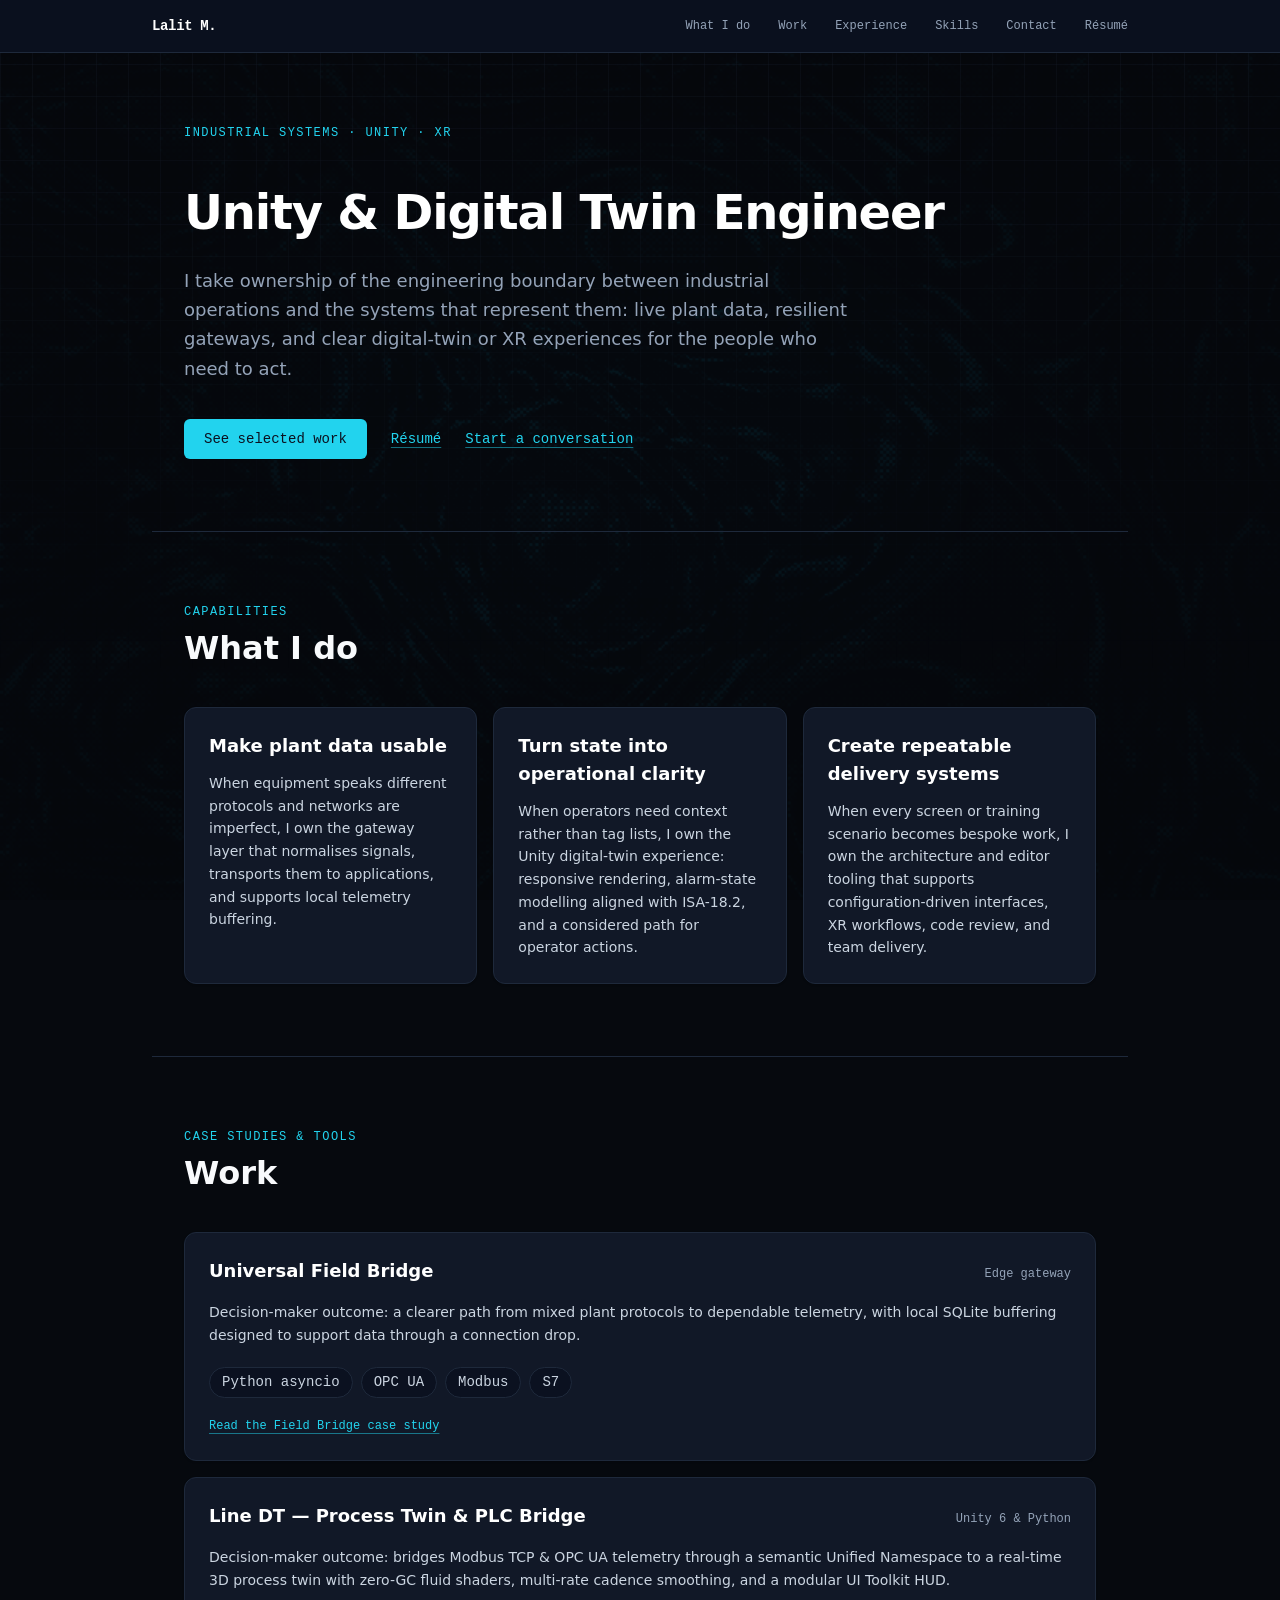
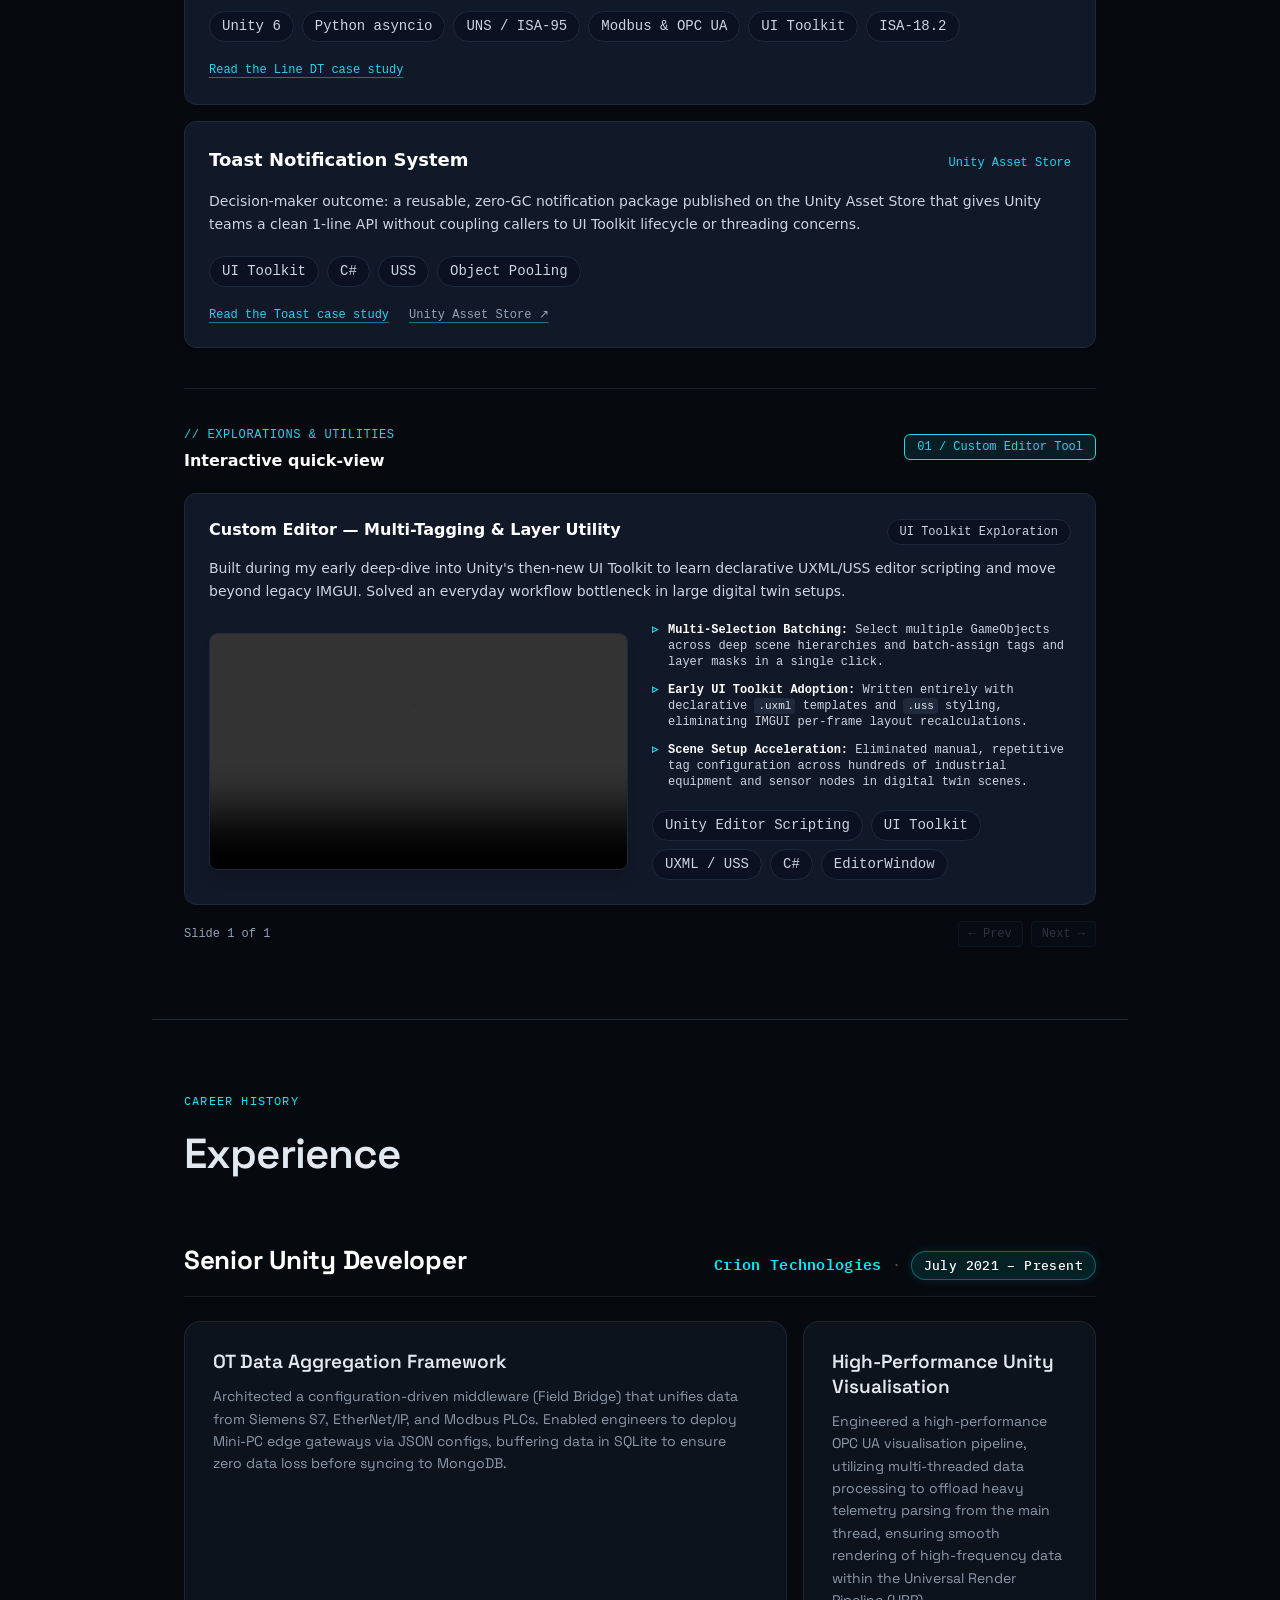
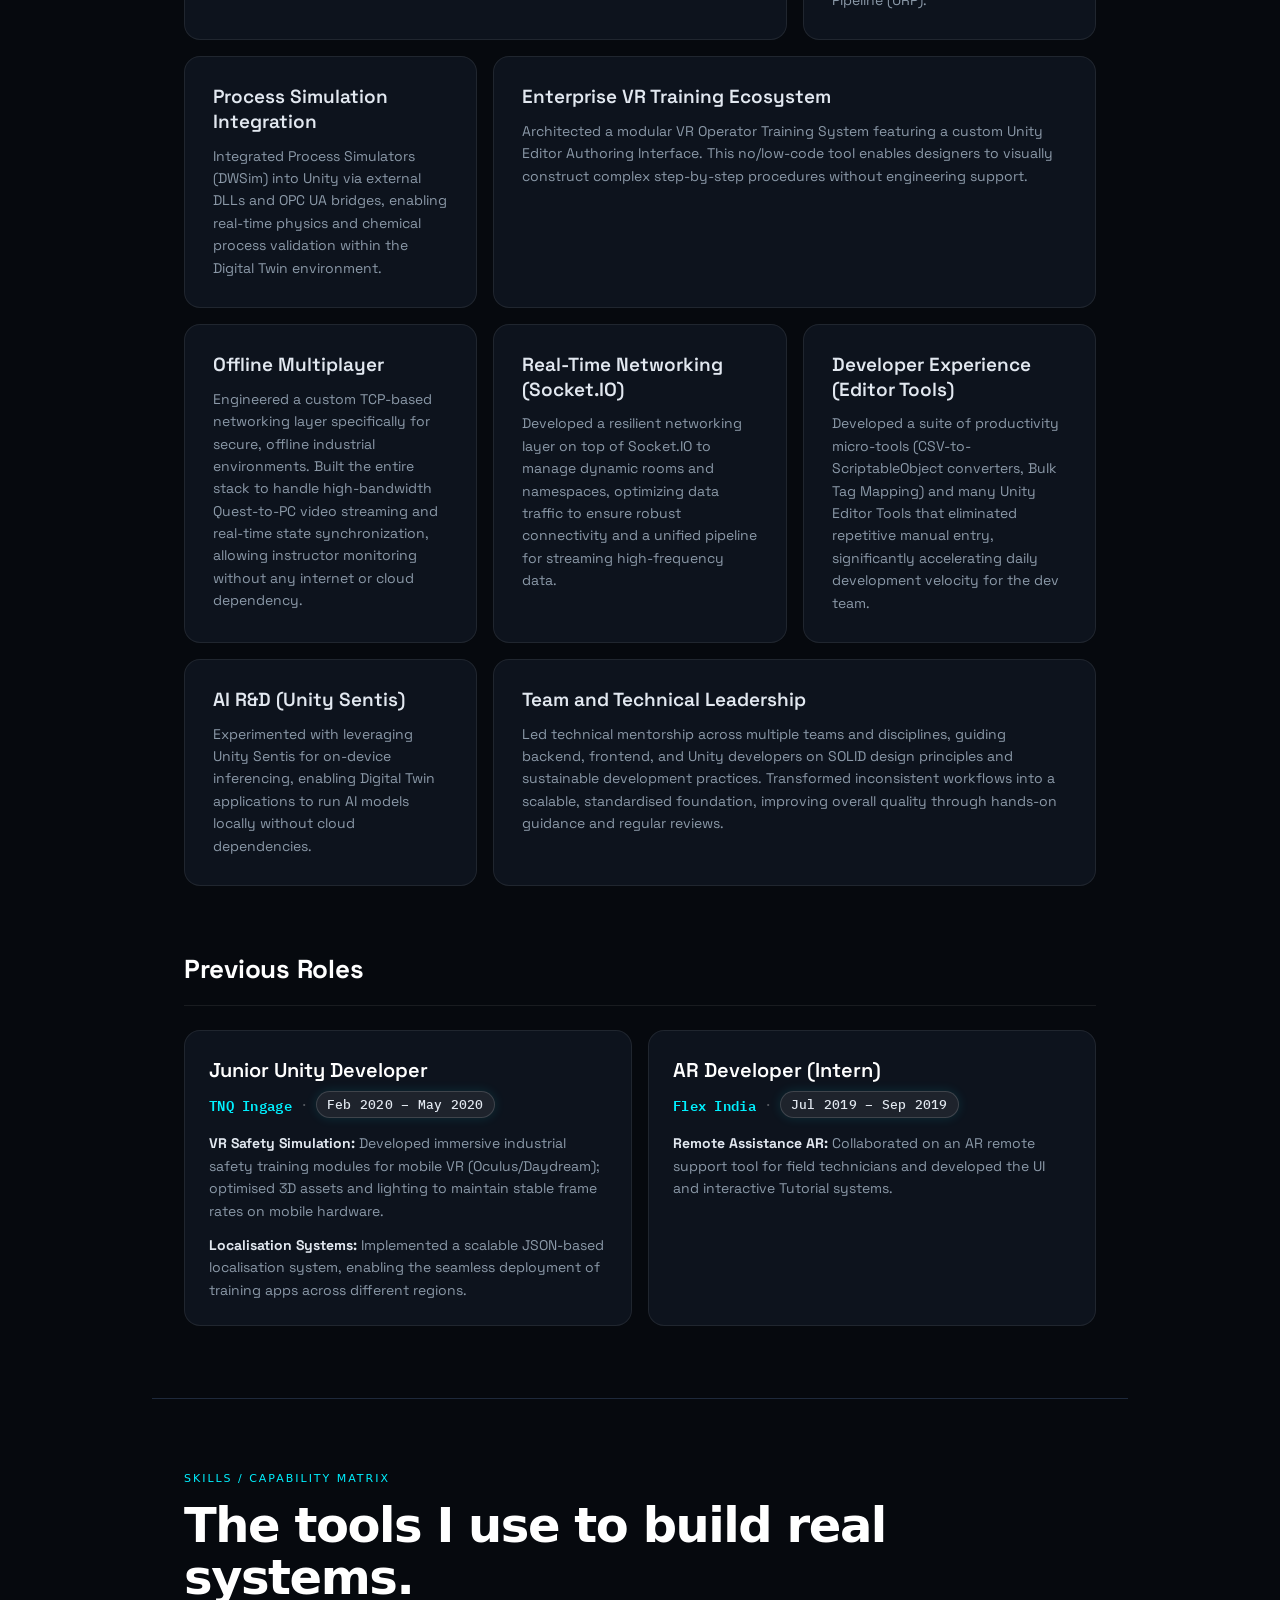
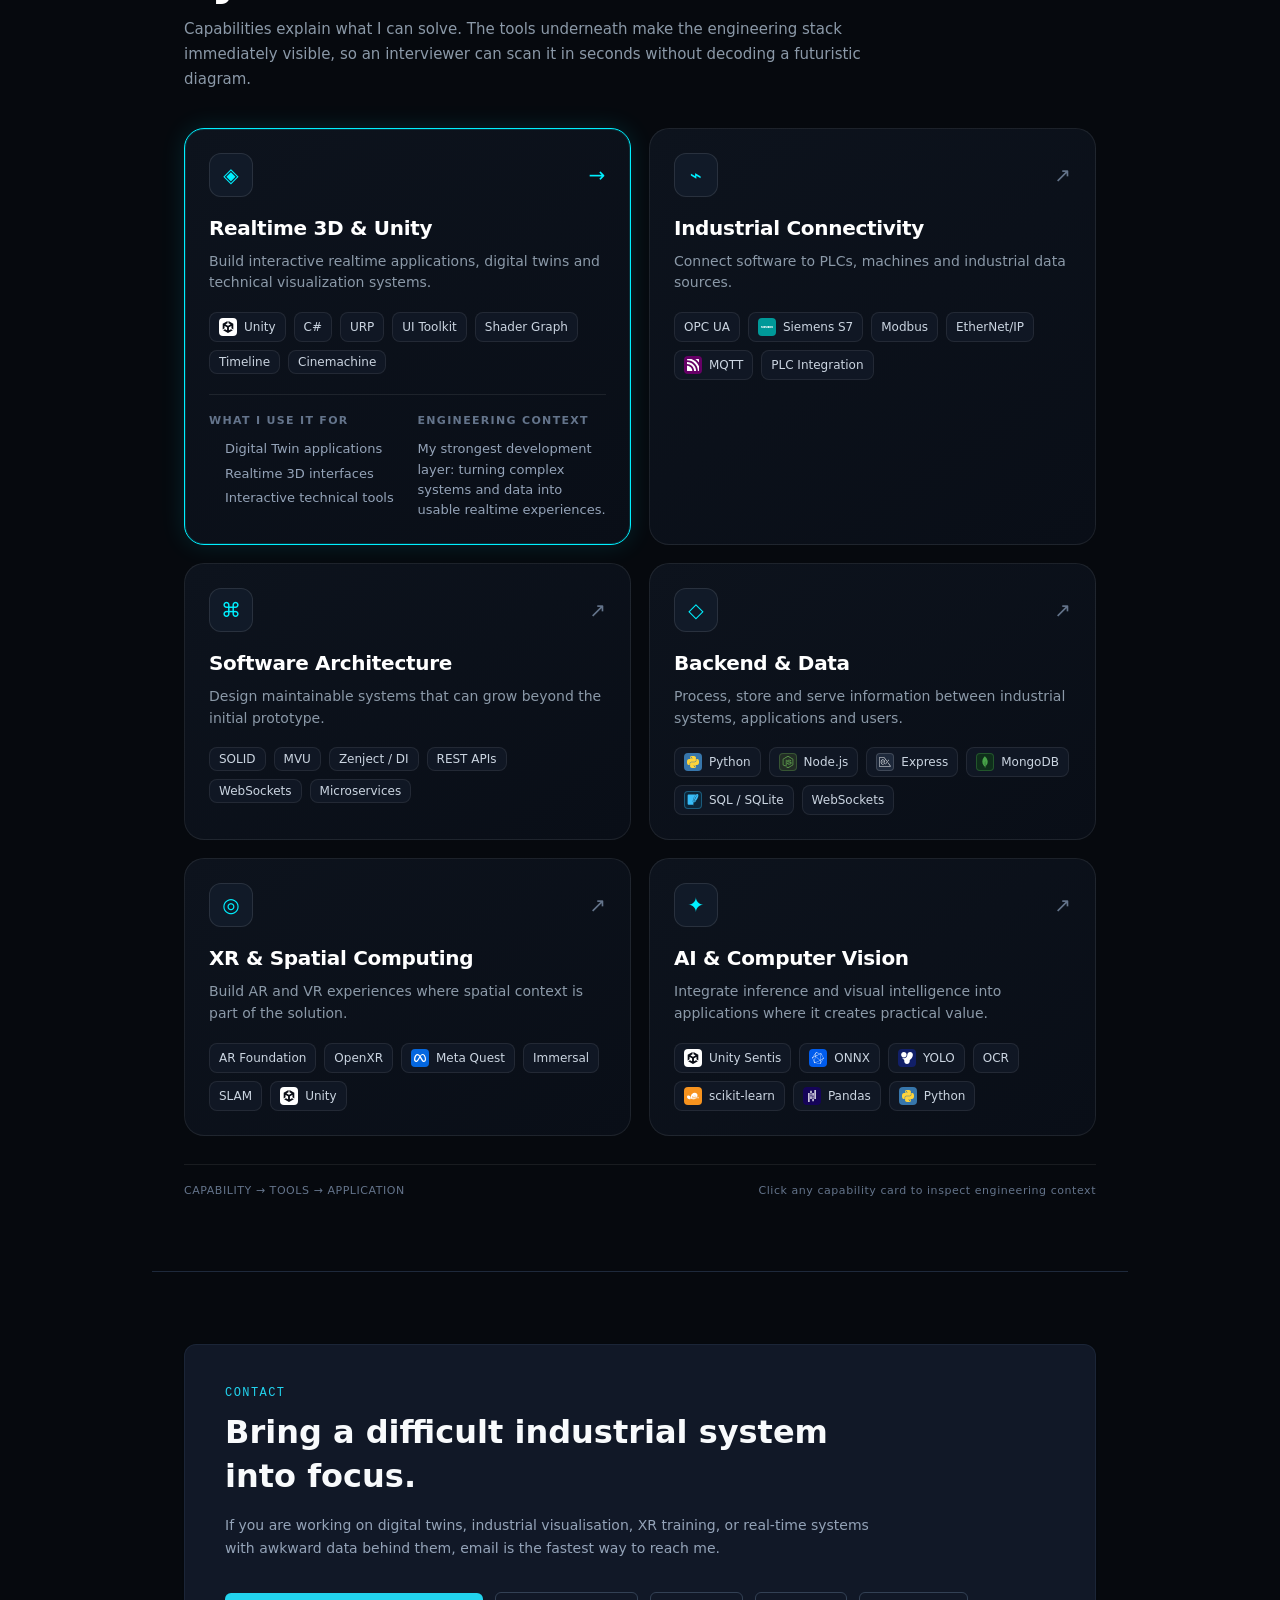
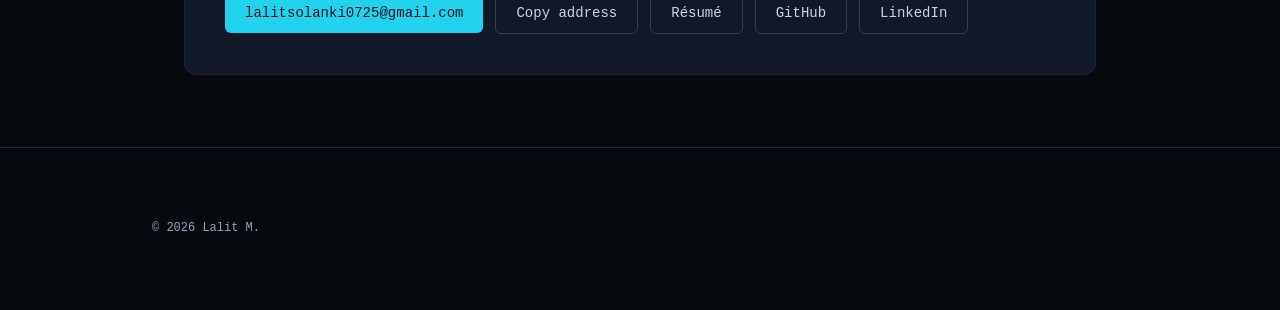
==== commit b4b2b6f8: "Deploy site: 2026-09-08 14:21:49" ====
--- a/index.html
+++ b/index.html
@@ -25,7 +25,7 @@
       <a href="#hero" class="font-mono text-sm font-semibold tracking-tight text-white">Lalit&nbsp;M.</a>
       <div class="hidden items-center gap-7 font-mono text-xs text-slate-400 md:flex">
         <a href="#what-i-do">What I do</a>
-        <a href="#work">Selected work</a>
+        <a href="#work">Work</a>
         <a href="#experience">Experience</a>
         <a href="#skills">Skills</a>
         <a href="#contact">Contact</a>
@@ -36,7 +36,7 @@
     <div id="mobile-menu" class="hidden border-t border-slate-800 px-4 py-3 md:hidden">
       <div class="mx-auto grid max-w-5xl gap-1 font-mono text-sm">
         <a class="menu-link px-2 py-2" href="#what-i-do">What I do</a>
-        <a class="menu-link px-2 py-2" href="#work">Selected work</a>
+        <a class="menu-link px-2 py-2" href="#work">Work</a>
         <a class="menu-link px-2 py-2" href="#experience">Experience</a>
         <a class="menu-link px-2 py-2" href="#skills">Skills</a>
         <a class="menu-link px-2 py-2" href="#contact">Contact</a>
@@ -96,7 +96,7 @@
     </section>
 
     <section id="work" class="border-b border-slate-800 section">
-      <h2 class="section-title" data-eyebrow="Case studies">Selected work</h2>
+      <h2 class="section-title" data-eyebrow="Case studies &amp; tools">Work</h2>
       <div class="mt-8 grid gap-4">
         <article class="card card-hover">
           <div class="flex flex-wrap items-baseline justify-between gap-3">
@@ -154,6 +154,88 @@
           </div>
         </article>
       </div>
+
+      <!-- Quick-View Carousel: Tools & Explorations -->
+      <div class="mt-10 border-t border-slate-800/80 pt-8">
+        <div class="flex flex-wrap items-center justify-between gap-4">
+          <div>
+            <span class="font-mono text-xs uppercase tracking-wider text-accent">// Explorations &amp; Utilities</span>
+            <h3 class="mt-1 text-base font-semibold text-white">Interactive quick-view</h3>
+          </div>
+          <div class="flex items-center gap-2 font-mono text-xs" role="tablist" aria-label="Tool carousel tabs">
+            <button type="button" class="tool-tab-btn rounded-md border border-accent bg-accent/10 px-3 py-1 text-accent font-medium transition-colors" data-slide="0" role="tab" aria-selected="true" aria-controls="tool-slide-0" id="tab-0">
+              01 / Custom Editor Tool
+            </button>
+          </div>
+        </div>
+
+        <div class="mt-5 relative">
+          <!-- Slide 0: Custom Editor Multi-Tagging Tool -->
+          <article id="tool-slide-0" class="tool-slide card" role="tabpanel" aria-labelledby="tab-0">
+            <div class="flex flex-wrap items-baseline justify-between gap-3">
+              <h4 class="text-base font-semibold text-white">Custom Editor — Multi-Tagging &amp; Layer Utility</h4>
+              <span class="chip text-xs">UI Toolkit Exploration</span>
+            </div>
+            
+            <p class="mt-3 text-sm leading-relaxed text-slate-300">
+              Built during my early deep-dive into Unity's then-new UI Toolkit to learn declarative UXML/USS editor scripting and move beyond legacy IMGUI. Solved an everyday workflow bottleneck in large digital twin setups.
+            </p>
+
+            <div class="mt-5 grid grid-cols-1 gap-6 lg:grid-cols-12 lg:items-center">
+              <div class="lg:col-span-6">
+                <div class="overflow-hidden rounded-lg border border-slate-800 bg-slate-950 shadow-lg">
+                  <video data-src="assets/videos/Custom%20Editor%20UI%20Toolkit%20Tag.mp4" controls preload="none" playsinline class="lazy-video aspect-video w-full object-cover">
+                    Your browser does not support the video tag.
+                  </video>
+                </div>
+              </div>
+
+              <div class="space-y-3 font-mono text-xs text-slate-300 lg:col-span-6">
+                <div class="flex items-start gap-2.5">
+                  <span class="text-accent font-bold">▹</span>
+                  <div>
+                    <strong class="text-white">Multi-Selection Batching:</strong>
+                    <span class="text-slate-300"> Select multiple GameObjects across deep scene hierarchies and batch-assign tags and layer masks in a single click.</span>
+                  </div>
+                </div>
+
+                <div class="flex items-start gap-2.5">
+                  <span class="text-accent font-bold">▹</span>
+                  <div>
+                    <strong class="text-white">Early UI Toolkit Adoption:</strong>
+                    <span class="text-slate-300"> Written entirely with declarative <code class="rounded bg-slate-800 px-1 py-0.5 text-[11px] text-slate-200">.uxml</code> templates and <code class="rounded bg-slate-800 px-1 py-0.5 text-[11px] text-slate-200">.uss</code> styling, eliminating IMGUI per-frame layout recalculations.</span>
+                  </div>
+                </div>
+
+                <div class="flex items-start gap-2.5">
+                  <span class="text-accent font-bold">▹</span>
+                  <div>
+                    <strong class="text-white">Scene Setup Acceleration:</strong>
+                    <span class="text-slate-300"> Eliminated manual, repetitive tag configuration across hundreds of industrial equipment and sensor nodes in digital twin scenes.</span>
+                  </div>
+                </div>
+
+                <div class="flex flex-wrap gap-2 pt-2" aria-label="Technology used">
+                  <span class="chip">Unity Editor Scripting</span>
+                  <span class="chip">UI Toolkit</span>
+                  <span class="chip">UXML / USS</span>
+                  <span class="chip">C#</span>
+                  <span class="chip">EditorWindow</span>
+                </div>
+              </div>
+            </div>
+          </article>
+        </div>
+
+        <!-- Carousel navigation footer / controls -->
+        <div class="mt-4 flex items-center justify-between text-xs font-mono text-slate-400">
+          <span id="tool-slide-counter">Slide 1 of 1</span>
+          <div class="flex items-center gap-2">
+            <button id="tool-prev-btn" type="button" aria-label="Previous slide" disabled class="rounded border border-border bg-surface px-2.5 py-1 text-slate-500 opacity-40 cursor-not-allowed transition-colors">← Prev</button>
+            <button id="tool-next-btn" type="button" aria-label="Next slide" disabled class="rounded border border-border bg-surface px-2.5 py-1 text-slate-500 opacity-40 cursor-not-allowed transition-colors">Next →</button>
+          </div>
+        </div>
+      </div>
     </section>
 <section id="experience" class="border-b border-slate-800 section bento-section">
   <div class="container">
@@ -296,13 +378,13 @@
         <h3 class="cap-title">Realtime 3D &amp; Unity</h3>
         <p class="cap-desc">Build interactive realtime applications, digital twins and technical visualization systems.</p>
         <div class="cap-tools">
-          <span class="cap-tool"><span class="cap-logo unity">U</span>Unity</span>
-          <span class="cap-tool"><span class="cap-logo">C#</span>C#</span>
-          <span class="cap-tool"><span class="cap-logo">URP</span>URP</span>
-          <span class="cap-tool"><span class="cap-logo">UI</span>UI Toolkit</span>
-          <span class="cap-tool"><span class="cap-logo">SG</span>Shader Graph</span>
-          <span class="cap-tool"><span class="cap-logo">TL</span>Timeline</span>
-          <span class="cap-tool"><span class="cap-logo">CM</span>Cinemachine</span>
+          <span class="cap-tool"><span class="cap-logo unity"><svg viewBox="0 0 24 24" aria-hidden="true"><path fill="currentColor" d="m12.9288 4.2939 3.7997 2.1929c.1366.077.1415.2905 0 .3675l-4.515 2.6076a.4192.4192 0 0 1-.4246 0L7.274 6.8543c-.139-.0745-.1415-.293 0-.3675l3.7972-2.193V0L1.3758 5.5977V16.793l3.7177-2.1456v-4.3858c-.0025-.1565.1813-.2682.318-.1838l4.5148 2.6076a.4252.4252 0 0 1 .2136.3676v5.2127c.0025.1565-.1813.2682-.3179.1838l-3.7996-2.1929-3.7178 2.1457L12 24l9.6954-5.5977-3.7178-2.1457-3.7996 2.1929c-.1341.082-.3229-.0248-.3179-.1838V13.053c0-.1565.087-.2956.2136-.3676l4.5149-2.6076c.134-.082.3228.0224.3179.1838v4.3858l3.7177 2.1456V5.5977L12.9288 0Z"/></svg></span>Unity</span>
+          <span class="cap-tool">C#</span>
+          <span class="cap-tool">URP</span>
+          <span class="cap-tool">UI Toolkit</span>
+          <span class="cap-tool">Shader Graph</span>
+          <span class="cap-tool">Timeline</span>
+          <span class="cap-tool">Cinemachine</span>
         </div>
       </button>
       <div class="cap-details" id="cap-details-0" role="region" aria-labelledby="cap-btn-0">
@@ -335,12 +417,12 @@
         <h3 class="cap-title">Industrial Connectivity</h3>
         <p class="cap-desc">Connect software to PLCs, machines and industrial data sources.</p>
         <div class="cap-tools">
-          <span class="cap-tool"><span class="cap-logo plc">UA</span>OPC UA</span>
-          <span class="cap-tool"><span class="cap-logo plc">S7</span>Siemens S7</span>
-          <span class="cap-tool"><span class="cap-logo plc">MB</span>Modbus</span>
-          <span class="cap-tool"><span class="cap-logo plc">EIP</span>EtherNet/IP</span>
-          <span class="cap-tool"><span class="cap-logo">MQ</span>MQTT</span>
-          <span class="cap-tool"><span class="cap-logo plc">PLC</span>PLC Integration</span>
+          <span class="cap-tool">OPC UA</span>
+          <span class="cap-tool"><span class="cap-logo siemens"><svg viewBox="0 0 24 24" aria-hidden="true"><path fill="currentColor" d="M1.478 10.016c.24 0 .59.046 1.046.14v.726a2.465 2.465 0 0 0-.946-.213c-.41 0-.615.118-.615.354 0 .088.041.16.124.216.069.045.258.14.568.286.446.208.743.388.89.541.176.182.264.417.264.705 0 .415-.172.73-.516.949-.279.176-.64.264-1.085.264-.375 0-.753-.046-1.133-.139v-.755c.41.135.774.203 1.09.203.437 0 .655-.121.655-.362a.302.302 0 0 0-.095-.227c-.065-.065-.232-.155-.5-.27-.481-.208-.795-.384-.94-.53a.999.999 0 0 1-.284-.73c0-.377.137-.666.413-.864.272-.196.626-.294 1.064-.294zm21.19 0c.246 0 .565.04.956.123l.09.016v.727a2.471 2.471 0 0 0-.948-.213c-.409 0-.612.118-.612.354 0 .088.04.16.123.216.066.043.256.139.57.286.443.208.74.388.889.541.176.182.264.417.264.705 0 .415-.172.73-.514.949-.28.176-.643.264-1.087.264-.376 0-.754-.046-1.134-.139v-.755c.407.135.77.203 1.09.203.437 0 .655-.121.655-.362 0-.09-.03-.166-.092-.227-.066-.065-.233-.155-.503-.27-.48-.206-.793-.382-.94-.53a.997.997 0 0 1-.284-.732c0-.376.137-.664.413-.862.272-.196.627-.294 1.064-.294zm-12.674.066l.92 2.444.942-2.444h1.257v3.825h-.968v-2.708l-1.072 2.747h-.632l-1.052-2.747v2.708H8.67v-3.825zm-5.587 0v3.825H3.386v-3.825zm3.554 0v.692H6.327v.864H7.75v.63H6.327v.908h1.677v.73h-2.66v-3.824zm8.707 0v.692h-1.634v.864h1.422v.63h-1.422v.908h1.677v.73H14.05v-3.824zm1.898 0l1.255 2.56v-2.56h.719v3.825h-1.15l-1.288-2.595v2.595h-.72v-3.825z"/></svg></span>Siemens S7</span>
+          <span class="cap-tool">Modbus</span>
+          <span class="cap-tool">EtherNet/IP</span>
+          <span class="cap-tool"><span class="cap-logo mqtt"><svg viewBox="0 0 24 24" aria-hidden="true"><path fill="currentColor" d="M10.657 23.994h-9.45A1.212 1.212 0 0 1 0 22.788v-9.18h.071c5.784 0 10.504 4.65 10.586 10.386Zm7.606 0h-4.045C14.135 16.246 7.795 9.977 0 9.942V6.038h.071c9.983 0 18.121 8.044 18.192 17.956Zm4.53 0h-.97C21.754 12.071 11.995 2.407 0 2.372v-1.16C0 .55.544.006 1.207.006h7.64C15.733 2.49 21.257 7.789 24 14.508v8.291c0 .663-.544 1.195-1.207 1.195ZM16.713.006h6.092A1.19 1.19 0 0 1 24 1.2v5.914c-.91-1.242-2.046-2.65-3.158-3.762C19.588 2.11 18.122.987 16.714.005Z"/></svg></span>MQTT</span>
+          <span class="cap-tool">PLC Integration</span>
         </div>
       </button>
       <div class="cap-details" id="cap-details-1" role="region" aria-labelledby="cap-btn-1">
@@ -373,12 +455,12 @@
         <h3 class="cap-title">Software Architecture</h3>
         <p class="cap-desc">Design maintainable systems that can grow beyond the initial prototype.</p>
         <div class="cap-tools">
-          <span class="cap-tool"><span class="cap-logo">S</span>SOLID</span>
-          <span class="cap-tool"><span class="cap-logo">MVU</span>MVU</span>
-          <span class="cap-tool"><span class="cap-logo">DI</span>Zenject / DI</span>
-          <span class="cap-tool"><span class="cap-logo">API</span>REST APIs</span>
-          <span class="cap-tool"><span class="cap-logo">WS</span>WebSockets</span>
-          <span class="cap-tool"><span class="cap-logo">μS</span>Microservices</span>
+          <span class="cap-tool">SOLID</span>
+          <span class="cap-tool">MVU</span>
+          <span class="cap-tool">Zenject / DI</span>
+          <span class="cap-tool">REST APIs</span>
+          <span class="cap-tool">WebSockets</span>
+          <span class="cap-tool">Microservices</span>
         </div>
       </button>
       <div class="cap-details" id="cap-details-2" role="region" aria-labelledby="cap-btn-2">
@@ -411,13 +493,12 @@
         <h3 class="cap-title">Backend &amp; Data</h3>
         <p class="cap-desc">Process, store and serve information between industrial systems, applications and users.</p>
         <div class="cap-tools">
-          <span class="cap-tool"><span class="cap-logo py">Py</span>Python</span>
-          <span class="cap-tool"><span class="cap-logo node">N</span>Node.js</span>
-          <span class="cap-tool"><span class="cap-logo node">Ex</span>Express</span>
-          <span class="cap-tool"><span class="cap-logo mongo">M</span>MongoDB</span>
-          <span class="cap-tool"><span class="cap-logo sql">SQL</span>SQL / SQLite</span>
-          <span class="cap-tool"><span class="cap-logo py">Pd</span>Pandas</span>
-          <span class="cap-tool"><span class="cap-logo">WS</span>WebSockets</span>
+          <span class="cap-tool"><span class="cap-logo py"><svg viewBox="0 0 24 24" aria-hidden="true"><path fill="currentColor" d="M14.25.18l.9.2.73.26.59.3.45.32.34.34.25.34.16.33.1.3.04.26.02.2-.01.13V8.5l-.05.63-.13.55-.21.46-.26.38-.3.31-.33.25-.35.19-.35.14-.33.1-.3.07-.26.04-.21.02H8.77l-.69.05-.59.14-.5.22-.41.27-.33.32-.27.35-.2.36-.15.37-.1.35-.07.32-.04.27-.02.21v3.06H3.17l-.21-.03-.28-.07-.32-.12-.35-.18-.36-.26-.36-.36-.35-.46-.32-.59-.28-.73-.21-.88-.14-1.05-.05-1.23.06-1.22.16-1.04.24-.87.32-.71.36-.57.4-.44.42-.33.42-.24.4-.16.36-.1.32-.05.24-.01h.16l.06.01h8.16v-.83H6.18l-.01-2.75-.02-.37.05-.34.11-.31.17-.28.25-.26.31-.23.38-.2.44-.18.51-.15.58-.12.64-.1.71-.06.77-.04.84-.02 1.27.05zm-6.3 1.98l-.23.33-.08.41.08.41.23.34.33.22.41.09.41-.09.33-.22.23-.34.08-.41-.08-.41-.23-.33-.33-.22-.41-.09-.41.09zm13.09 3.95l.28.06.32.12.35.18.36.27.36.35.35.47.32.59.28.73.21.88.14 1.04.05 1.23-.06 1.23-.16 1.04-.24.86-.32.71-.36.57-.4.45-.42.33-.42.24-.4.16-.36.09-.32.05-.24.02-.16-.01h-8.22v.82h5.84l.01 2.76.02.36-.05.34-.11.31-.17.29-.25.25-.31.24-.38.2-.44.17-.51.15-.58.13-.64.09-.71.07-.77.04-.84.01-1.27-.04-1.07-.14-.9-.2-.73-.25-.59-.3-.45-.33-.34-.34-.25-.34-.16-.33-.1-.3-.04-.25-.02-.2.01-.13v-5.34l.05-.64.13-.54.21-.46.26-.38.3-.32.33-.24.35-.2.35-.14.33-.1.3-.06.26-.04.21-.02.13-.01h5.84l.69-.05.59-.14.5-.21.41-.28.33-.32.27-.35.2-.36.15-.36.1-.35.07-.32.04-.28.02-.21V6.07h2.09l.14.01zm-6.47 14.25l-.23.33-.08.41.08.41.23.33.33.23.41.08.41-.08.33-.23.23-.33.08-.41-.08-.41-.23-.33-.33-.23-.41-.08-.41.08z"/></svg></span>Python</span>
+          <span class="cap-tool"><span class="cap-logo node"><svg viewBox="0 0 24 24" aria-hidden="true"><path fill="currentColor" d="M11.998,24c-0.321,0-0.641-0.084-0.922-0.247l-2.936-1.737c-0.438-0.245-0.224-0.332-0.08-0.383 c0.585-0.203,0.703-0.25,1.328-0.604c0.065-0.037,0.151-0.023,0.218,0.017l2.256,1.339c0.082,0.045,0.197,0.045,0.272,0l8.795-5.076 c0.082-0.047,0.134-0.141,0.134-0.238V6.921c0-0.099-0.053-0.192-0.137-0.242l-8.791-5.072c-0.081-0.047-0.189-0.047-0.271,0 L3.075,6.68C2.99,6.729,2.936,6.825,2.936,6.921v10.15c0,0.097,0.054,0.189,0.139,0.235l2.409,1.392 c1.307,0.654,2.108-0.116,2.108-0.89V7.787c0-0.142,0.114-0.253,0.256-0.253h1.115c0.139,0,0.255,0.112,0.255,0.253v10.021 c0,1.745-0.95,2.745-2.604,2.745c-0.508,0-0.909,0-2.026-0.551L2.28,18.675c-0.57-0.329-0.922-0.945-0.922-1.604V6.921 c0-0.659,0.353-1.275,0.922-1.603l8.795-5.082c0.557-0.315,1.296-0.315,1.848,0l8.794,5.082c0.57,0.329,0.924,0.944,0.924,1.603 v10.15c0,0.659-0.354,1.273-0.924,1.604l-8.794,5.078C12.643,23.916,12.324,24,11.998,24z M19.099,13.993 c0-1.9-1.284-2.406-3.987-2.763c-2.731-0.361-3.009-0.548-3.009-1.187c0-0.528,0.235-1.233,2.258-1.233 c1.807,0,2.473,0.389,2.747,1.607c0.024,0.115,0.129,0.199,0.247,0.199h1.141c0.071,0,0.138-0.031,0.186-0.081 c0.048-0.054,0.074-0.123,0.067-0.196c-0.177-2.098-1.571-3.076-4.388-3.076c-2.508,0-4.004,1.058-4.004,2.833 c0,1.925,1.488,2.457,3.895,2.695c2.88,0.282,3.103,0.703,3.103,1.269c0,0.983-0.789,1.402-2.642,1.402 c-2.327,0-2.839-0.584-3.011-1.742c-0.02-0.124-0.126-0.215-0.253-0.215h-1.137c-0.141,0-0.254,0.112-0.254,0.253 c0,1.482,0.806,3.248,4.655,3.248C17.501,17.007,19.099,15.91,19.099,13.993z"/></svg></span>Node.js</span>
+          <span class="cap-tool"><span class="cap-logo express"><svg viewBox="0 0 24 24" aria-hidden="true"><path fill="currentColor" d="M12.262 16.666h1.146l6.975-9.325H19.22zm9.778 1.441v.004l-4.334-5.706-.557.74 4.873 6.682H.945V4.173h9.505l5.026 6.7.574-.772-4.374-5.928h.003l-.719-.945H0v17.544h24zM10.917 8.705a3.8 3.8 0 0 0-1.292-1.183q-.796-.45-1.916-.45c-.746 0-1.37.14-1.906.424a3.76 3.76 0 0 0-1.31 1.12 4.9 4.9 0 0 0-.75 1.581 7.17 7.17 0 0 0 0 3.696c.148.567.402 1.101.75 1.573a3.5 3.5 0 0 0 1.31 1.066q.803.39 1.906.389 1.77 0 2.739-.868.966-.867 1.328-2.457h-1.139q-.271 1.084-.977 1.734-.704.651-1.952.65-.812 0-1.392-.342a3.1 3.1 0 0 1-.957-.869 3.5 3.5 0 0 1-.551-1.182 5 5 0 0 1-.17-1.133 9 9 0 0 0-.015-.286 4.5 4.5 0 0 1 .015-.829c.047-.418.147-.83.296-1.223A3.7 3.7 0 0 1 5.54 9.05a2.9 2.9 0 0 1 .922-.742q.541-.28 1.246-.28c.47 0 .869.093 1.23.28q.541.281.922.742.379.461.587 1.057t.225 1.246H5.625l.004.957h6.182a7.3 7.3 0 0 0-.18-1.924 4.9 4.9 0 0 0-.715-1.68z"/></svg></span>Express</span>
+          <span class="cap-tool"><span class="cap-logo mongo"><svg viewBox="0 0 24 24" aria-hidden="true"><path fill="currentColor" d="M17.193 9.555c-1.264-5.58-4.252-7.414-4.573-8.115-.28-.394-.53-.954-.735-1.44-.036.495-.055.685-.523 1.184-.723.566-4.438 3.682-4.74 10.02-.282 5.912 4.27 9.435 4.888 9.884l.07.05A73.49 73.49 0 0111.91 24h.481c.114-1.032.284-2.056.51-3.07.417-.296.604-.463.85-.693a11.342 11.342 0 003.639-8.464c.01-.814-.103-1.662-.197-2.218zm-5.336 8.195s0-8.291.275-8.29c.213 0 .49 10.695.49 10.695-.381-.045-.765-1.76-.765-2.405z"/></svg></span>MongoDB</span>
+          <span class="cap-tool"><span class="cap-logo sqlite"><svg viewBox="0 0 24 24" aria-hidden="true"><path fill="currentColor" d="M21.678.521c-1.032-.92-2.28-.55-3.513.544a8.71 8.71 0 0 0-.547.535c-2.109 2.237-4.066 6.38-4.674 9.544.237.48.422 1.093.544 1.561a13.044 13.044 0 0 1 .164.703s-.019-.071-.096-.296l-.05-.146a1.689 1.689 0 0 0-.033-.08c-.138-.32-.518-.995-.686-1.289-.143.423-.27.818-.376 1.176.484.884.778 2.4.778 2.4s-.025-.099-.147-.442c-.107-.303-.644-1.244-.772-1.464-.217.804-.304 1.346-.226 1.478.152.256.296.698.422 1.186.286 1.1.485 2.44.485 2.44l.017.224a22.41 22.41 0 0 0 .056 2.748c.095 1.146.273 2.13.5 2.657l.155-.084c-.334-1.038-.47-2.399-.41-3.967.09-2.398.642-5.29 1.661-8.304 1.723-4.55 4.113-8.201 6.3-9.945-1.993 1.8-4.692 7.63-5.5 9.788-.904 2.416-1.545 4.684-1.931 6.857.666-2.037 2.821-2.912 2.821-2.912s1.057-1.304 2.292-3.166c-.74.169-1.955.458-2.362.629-.6.251-.762.337-.762.337s1.945-1.184 3.613-1.72C21.695 7.9 24.195 2.767 21.678.521m-18.573.543A1.842 1.842 0 0 0 1.27 2.9v16.608a1.84 1.84 0 0 0 1.835 1.834h9.418a22.953 22.953 0 0 1-.052-2.707c-.006-.062-.011-.141-.016-.2a27.01 27.01 0 0 0-.473-2.378c-.121-.47-.275-.898-.369-1.057-.116-.197-.098-.31-.097-.432 0-.12.015-.245.037-.386a9.98 9.98 0 0 1 .234-1.045l.217-.028c-.017-.035-.014-.065-.031-.097l-.041-.381a32.8 32.8 0 0 1 .382-1.194l.2-.019c-.008-.016-.01-.038-.018-.053l-.043-.316c.63-3.28 2.587-7.443 4.8-9.791.066-.069.133-.128.198-.194Z"/></svg></span>SQL / SQLite</span>
+          <span class="cap-tool">WebSockets</span>
         </div>
       </button>
       <div class="cap-details" id="cap-details-3" role="region" aria-labelledby="cap-btn-3">
@@ -450,12 +531,12 @@
         <h3 class="cap-title">XR &amp; Spatial Computing</h3>
         <p class="cap-desc">Build AR and VR experiences where spatial context is part of the solution.</p>
         <div class="cap-tools">
-          <span class="cap-tool"><span class="cap-logo">AR</span>AR Foundation</span>
-          <span class="cap-tool"><span class="cap-logo">XR</span>OpenXR</span>
-          <span class="cap-tool"><span class="cap-logo">MQ</span>Meta Quest</span>
-          <span class="cap-tool"><span class="cap-logo">IM</span>Immersal</span>
-          <span class="cap-tool"><span class="cap-logo">SL</span>SLAM</span>
-          <span class="cap-tool"><span class="cap-logo unity">U</span>Unity</span>
+          <span class="cap-tool">AR Foundation</span>
+          <span class="cap-tool">OpenXR</span>
+          <span class="cap-tool"><span class="cap-logo meta"><svg viewBox="0 0 24 24" aria-hidden="true"><path fill="currentColor" d="M6.915 4.03c-1.968 0-3.683 1.28-4.871 3.113C.704 9.208 0 11.883 0 14.449c0 .706.07 1.369.21 1.973a6.624 6.624 0 0 0 .265.86 5.297 5.297 0 0 0 .371.761c.696 1.159 1.818 1.927 3.593 1.927 1.497 0 2.633-.671 3.965-2.444.76-1.012 1.144-1.626 2.663-4.32l.756-1.339.186-.325c.061.1.121.196.183.3l2.152 3.595c.724 1.21 1.665 2.556 2.47 3.314 1.046.987 1.992 1.22 3.06 1.22 1.075 0 1.876-.355 2.455-.843a3.743 3.743 0 0 0 .81-.973c.542-.939.861-2.127.861-3.745 0-2.72-.681-5.357-2.084-7.45-1.282-1.912-2.957-2.93-4.716-2.93-1.047 0-2.088.467-3.053 1.308-.652.57-1.257 1.29-1.82 2.05-.69-.875-1.335-1.547-1.958-2.056-1.182-.966-2.315-1.303-3.454-1.303zm10.16 2.053c1.147 0 2.188.758 2.992 1.999 1.132 1.748 1.647 4.195 1.647 6.4 0 1.548-.368 2.9-1.839 2.9-.58 0-1.027-.23-1.664-1.004-.496-.601-1.343-1.878-2.832-4.358l-.617-1.028a44.908 44.908 0 0 0-1.255-1.98c.07-.109.141-.224.211-.327 1.12-1.667 2.118-2.602 3.358-2.602zm-10.201.553c1.265 0 2.058.791 2.675 1.446.307.327.737.871 1.234 1.579l-1.02 1.566c-.757 1.163-1.882 3.017-2.837 4.338-1.191 1.649-1.81 1.817-2.486 1.817-.524 0-1.038-.237-1.383-.794-.263-.426-.464-1.13-.464-2.046 0-2.221.63-4.535 1.66-6.088.454-.687.964-1.226 1.533-1.533a2.264 2.264 0 0 1 1.088-.285z"/></svg></span>Meta Quest</span>
+          <span class="cap-tool">Immersal</span>
+          <span class="cap-tool">SLAM</span>
+          <span class="cap-tool"><span class="cap-logo unity"><svg viewBox="0 0 24 24" aria-hidden="true"><path fill="currentColor" d="m12.9288 4.2939 3.7997 2.1929c.1366.077.1415.2905 0 .3675l-4.515 2.6076a.4192.4192 0 0 1-.4246 0L7.274 6.8543c-.139-.0745-.1415-.293 0-.3675l3.7972-2.193V0L1.3758 5.5977V16.793l3.7177-2.1456v-4.3858c-.0025-.1565.1813-.2682.318-.1838l4.5148 2.6076a.4252.4252 0 0 1 .2136.3676v5.2127c.0025.1565-.1813.2682-.3179.1838l-3.7996-2.1929-3.7178 2.1457L12 24l9.6954-5.5977-3.7178-2.1457-3.7996 2.1929c-.1341.082-.3229-.0248-.3179-.1838V13.053c0-.1565.087-.2956.2136-.3676l4.5149-2.6076c.134-.082.3228.0224.3179.1838v4.3858l3.7177 2.1456V5.5977L12.9288 0Z"/></svg></span>Unity</span>
         </div>
       </button>
       <div class="cap-details" id="cap-details-4" role="region" aria-labelledby="cap-btn-4">
@@ -488,12 +569,13 @@
         <h3 class="cap-title">AI &amp; Computer Vision</h3>
         <p class="cap-desc">Integrate inference and visual intelligence into applications where it creates practical value.</p>
         <div class="cap-tools">
-          <span class="cap-tool"><span class="cap-logo ai">ST</span>Unity Sentis</span>
-          <span class="cap-tool"><span class="cap-logo">ON</span>ONNX</span>
-          <span class="cap-tool"><span class="cap-logo ai">YO</span>YOLO</span>
-          <span class="cap-tool"><span class="cap-logo ai">OCR</span>OCR</span>
-          <span class="cap-tool"><span class="cap-logo py">SK</span>scikit-learn</span>
-          <span class="cap-tool"><span class="cap-logo py">Py</span>Python</span>
+          <span class="cap-tool"><span class="cap-logo unity"><svg viewBox="0 0 24 24" aria-hidden="true"><path fill="currentColor" d="m12.9288 4.2939 3.7997 2.1929c.1366.077.1415.2905 0 .3675l-4.515 2.6076a.4192.4192 0 0 1-.4246 0L7.274 6.8543c-.139-.0745-.1415-.293 0-.3675l3.7972-2.193V0L1.3758 5.5977V16.793l3.7177-2.1456v-4.3858c-.0025-.1565.1813-.2682.318-.1838l4.5148 2.6076a.4252.4252 0 0 1 .2136.3676v5.2127c.0025.1565-.1813.2682-.3179.1838l-3.7996-2.1929-3.7178 2.1457L12 24l9.6954-5.5977-3.7178-2.1457-3.7996 2.1929c-.1341.082-.3229-.0248-.3179-.1838V13.053c0-.1565.087-.2956.2136-.3676l4.5149-2.6076c.134-.082.3228.0224.3179.1838v4.3858l3.7177 2.1456V5.5977L12.9288 0Z"/></svg></span>Unity Sentis</span>
+          <span class="cap-tool"><span class="cap-logo onnx"><svg viewBox="0 0 24 24" aria-hidden="true"><path fill="currentColor" d="M23.0325 11.2963c-.0503 0-.1006 0-.1508.0126l-4.021-7.4387c.0754-.1383.1131-.289.1131-.4524 0-.5403-.4398-.9675-.9675-.9675-.2765 0-.5278.113-.7037.3015L9.286 1.156C9.2357.6785 8.821.3016 8.3184.3016c-.5277 0-.9675.4398-.9675.9675 0 .1634.0377.3141.113.4524l-6.245 8.9591c-.0753-.0251-.1633-.0377-.2513-.0377-.5403 0-.9675.4398-.9675.9676 0 .5403.4398.9675.9675.9675h.0377l3.3676 8.3309c-.0503.1257-.088.2639-.088.402 0 .5404.4398.9676.9676.9676.2764 0 .5277-.113.7036-.3015l10.1152.9926c.1005.4273.49.7288.9424.7288.5403 0 .9676-.4398.9676-.9675 0-.2388-.088-.465-.2262-.6283l5.1141-8.8712c.0503.0126.1005.0126.1634.0126.5403 0 .9675-.4398.9675-.9676 0-.5403-.4272-.98-.9675-.98zM17.2272 4.021c.1131.1508.2765.264.4524.3267l-1.533 11.5728c-.1005.0252-.1885.0503-.2764.1005L7.4513 8.708c.0251-.0754.0377-.1634.0377-.2514 0-.0628-.0126-.1256-.0126-.1884zm4.8754 8.5068l-5.177 3.556a1.105 1.105 0 0 0-.1256-.0753L18.3455 4.335h.0126l3.9456 7.288c-.1508.1759-.2388.3895-.2388.6408 0 .1005.0126.1885.0377.2638zM6.3832 7.5016c-.4649.0754-.8293.4775-.8293.955v.0628l-3.4555 2.0481 5.378-7.7026zm.3519 1.91c.1256-.0252.2513-.088.3518-.1634l8.356 7.2628c-.0377.113-.0628.2262-.0628.3518v.0503l-9.311 3.845c-.1382-.201-.3518-.3518-.6031-.402zm8.8963 8.1172c.1257.1382.3016.2513.5026.289l.465 4.046c-.201.1006-.3519.264-.4524.4524l-9.8136-.955zm1.1435.2136c.3267-.1633.5403-.49.5403-.867 0-.088-.0126-.1634-.0377-.2513l4.7372-3.2545-4.8 8.331zm.2513-14.3497l-9.889 4.31-.1131-.0755 1.2565-5.3906h.0377c.3393 0 .6409-.1759.8168-.4397l7.891 1.5706zM1.935 11.6105c0-.0629-.0126-.1257-.0126-.1885l3.9079-2.2995c.0754.0754.1633.1508.2638.201L4.8252 20.243l-3.2043-7.9036c.1885-.176.3142-.4398.3142-.7288Z"/></svg></span>ONNX</span>
+          <span class="cap-tool"><span class="cap-logo yolo"><svg viewBox="0 0 24 24" aria-hidden="true"><path fill="currentColor" d="M18.25 0c-3.05 0-5.52 2.477-5.52 5.523 0 3.842-3.125 6.967-6.972 6.967-1.506 0-2.894-.46-4.03-1.26 1.105 1.98 2.765 3.6 4.759 4.67v2.51c0 3.04 2.428 5.56 5.463 5.59 3.07 0 5.58-2.46 5.58-5.52V15.9c3.64-1.96 6.16-5.8 6.23-10.208v-.165C23.76 2.477 21.28 0 18.25 0ZM5.758.0002C2.715.0002.2399 2.477.2399 5.523c0 3.044 2.4751 5.517 5.5181 5.517 3.044 0 5.512-2.473 5.512-5.517 0-3.046-2.468-5.5228-5.512-5.5228Z"/></svg></span>YOLO</span>
+          <span class="cap-tool">OCR</span>
+          <span class="cap-tool"><span class="cap-logo scikit"><svg viewBox="0 0 24 24" aria-hidden="true"><path fill="currentColor" d="M15.601 5.53c-1.91.035-3.981.91-5.63 2.56-2.93 2.93-2.083 8.53-1.088 9.525.805.804 6.595 1.843 9.526-1.088a9.74 9.74 0 0 0 .584-.643c.043-.292.205-.66.489-1.106a1.848 1.848 0 0 1-.537.176c-.144.265-.37.55-.676.855-.354.335-.607.554-.76.656a.795.795 0 0 1-.437.152c-.35 0-.514-.308-.494-.924-.22.316-.425.549-.612.7a.914.914 0 0 1-.578.224c-.194 0-.36-.09-.496-.273a1.03 1.03 0 0 1-.193-.507 4.016 4.016 0 0 1-.726.583c-.224.132-.47.197-.74.197-.3 0-.543-.096-.727-.288a.978.978 0 0 1-.257-.524v.004c-.3.276-.564.48-.79.611a1.295 1.295 0 0 1-.649.197.693.693 0 0 1-.571-.275c-.145-.183-.218-.43-.218-.739 0-.464.101-1.02.302-1.67.201-.65.445-1.25.733-1.797l.842-.312a.21.21 0 0 1 .06-.013c.063 0 .116.047.157.14.04.095.061.221.061.38 0 .451-.104.888-.312 1.31-.207.422-.532.873-.974 1.352-.018.23-.027.388-.027.474 0 .193.036.345.106.458.071.113.165.169.282.169a.71.71 0 0 0 .382-.13c.132-.084.333-.26.602-.523.028-.418.187-.798.482-1.142.324-.38.685-.569 1.08-.569.206 0 .37.054.494.16a.524.524 0 0 1 .186.417c0 .458-.486.829-1.459 1.114.088.43.32.646.693.646a.807.807 0 0 0 .417-.117c.129-.076.321-.243.575-.497.032-.252.118-.495.259-.728.182-.3.416-.544.701-.73.285-.185.537-.278.756-.278.276 0 .47.127.58.381l.677-.374h.186l-.292.971c-.15.488-.226.823-.226 1.004 0 .19.067.285.202.285.086 0 .181-.045.285-.137.104-.092.25-.232.437-.42v.001c.143-.155.274-.32.392-.494-.19-.084-.285-.21-.285-.375 0-.17.058-.352.174-.545.116-.194.275-.29.479-.29.172 0 .258.088.258.265 0 .139-.05.338-.149.596.367-.04.687-.32.961-.842l.228-.01c1.059-2.438.828-5.075-.83-6.732-1.019-1.02-2.408-1.5-3.895-1.471zm4.725 8.203a8.938 8.938 0 0 1-1.333 2.151 1.09 1.09 0 0 0-.012.147c0 .168.047.309.14.423.092.113.206.17.34.17.296 0 .714-.264 1.254-.787-.001.04-.003.08-.003.121 0 .146.012.368.036.666l.733-.172c0-.2.003-.357.01-.474.01-.157.033-.33.066-.517.02-.11.07-.216.152-.315l.186-.216a5.276 5.276 0 0 1 .378-.397c.062-.055.116-.099.162-.13a.26.26 0 0 1 .123-.046c.055 0 .083.035.083.106 0 .07-.052.236-.156.497-.194.486-.292.848-.292 1.084 0 .175.046.314.136.418a.45.45 0 0 0 .358.155c.365 0 .803-.269 1.313-.808v-.381c-.361.426-.623.64-.784.64-.109 0-.163-.067-.163-.2 0-.1.065-.316.195-.65.19-.486.285-.836.285-1.048a.464.464 0 0 0-.112-.319.36.36 0 0 0-.282-.127c-.165 0-.354.077-.567.233-.213.156-.5.436-.863.84.053-.262.165-.622.335-1.08l-.809.156a6.54 6.54 0 0 0-.399 1.074c-.04.156-.07.316-.092.48a7.447 7.447 0 0 1-.49.45.38.38 0 0 1-.229.08.208.208 0 0 1-.174-.082.352.352 0 0 1-.064-.222c0-.1.019-.214.056-.343.038-.13.12-.373.249-.731l.308-.849zm-17.21-2.927c-.863-.016-1.67.263-2.261.854-1.352 1.352-1.07 3.827.631 5.527 1.7 1.701 4.95 1.21 5.527.632.467-.466 1.07-3.827-.631-5.527-.957-.957-2.158-1.465-3.267-1.486zm12.285.358h.166v.21H15.4zm.427 0h.166v.865l.46-.455h.195l-.364.362.428.684h-.198l-.357-.575-.164.166v.41h-.166zm1.016 0h.166v.21h-.166zm.481.122h.166v.288h.172v.135h-.172v.717c0 .037.006.062.02.075.012.013.037.02.074.02a.23.23 0 0 0 .078-.01v.141a.802.802 0 0 1-.136.014.23.23 0 0 1-.15-.043.15.15 0 0 1-.052-.123v-.79h-.141v-.136h.141zm-3.562.258c.081 0 .15.012.207.038.057.024.1.061.13.11s.045.106.045.173h-.176c-.006-.111-.075-.167-.208-.167a.285.285 0 0 0-.164.041.134.134 0 0 0-.06.117c0 .035.015.065.045.088.03.024.08.044.15.06l.16.039a.47.47 0 0 1 .224.105c.047.046.07.108.07.186a.3.3 0 0 1-.052.175.327.327 0 0 1-.152.116.585.585 0 0 1-.226.041c-.136 0-.24-.03-.309-.088-.069-.059-.105-.149-.109-.269h.176c.004.037.01.065.017.084a.166.166 0 0 0 .034.054c.044.043.112.065.204.065a.31.31 0 0 0 .177-.045.139.139 0 0 0 .067-.119.116.116 0 0 0-.038-.09.287.287 0 0 0-.124-.055l-.156-.038a1.248 1.248 0 0 1-.159-.05.359.359 0 0 1-.098-.061.22.22 0 0 1-.058-.083.32.32 0 0 1-.016-.108c0-.096.036-.174.109-.232a.45.45 0 0 1 .29-.087zm1.035 0a.46.46 0 0 1 .202.043.351.351 0 0 1 .187.212.577.577 0 0 1 .023.126h-.168a.256.256 0 0 0-.078-.168.242.242 0 0 0-.17-.06.248.248 0 0 0-.155.05.306.306 0 0 0-.1.144.662.662 0 0 0-.034.224.58.58 0 0 0 .035.214.299.299 0 0 0 .101.135.261.261 0 0 0 .157.048c.142 0 .227-.084.256-.252h.167a.519.519 0 0 1-.065.22.35.35 0 0 1-.146.138.464.464 0 0 1-.216.048.448.448 0 0 1-.246-.066.441.441 0 0 1-.161-.192.703.703 0 0 1-.057-.293c0-.085.01-.163.032-.233a.522.522 0 0 1 .095-.182.403.403 0 0 1 .15-.117.453.453 0 0 1 .191-.04zm.603.03h.166v1.046H15.4zm1.443 0h.166v1.046h-.166zm-5.05.618c-.08 0-.2.204-.356.611-.155.407-.308.977-.459 1.71.281-.312.509-.662.683-1.05.175-.387.262-.72.262-.999a.455.455 0 0 0-.036-.197c-.025-.05-.056-.075-.093-.075zm4.662 1.797c-.221 0-.431.188-.629.563-.197.376-.296.722-.296 1.038 0 .12.029.216.088.29a.273.273 0 0 0 .223.111c.221 0 .43-.188.625-.565.196-.377.294-.725.294-1.043a.457.457 0 0 0-.083-.29.269.269 0 0 0-.222-.104zm-2.848.007c-.146 0-.285.11-.417.333-.133.222-.2.51-.2.866.566-.159.849-.452.849-.881 0-.212-.077-.318-.232-.318Z"/></svg></span>scikit-learn</span>
+          <span class="cap-tool"><span class="cap-logo pandas"><svg viewBox="0 0 24 24" aria-hidden="true"><path fill="currentColor" d="M16.922 0h2.623v18.104h-2.623zm-4.126 12.94h2.623v2.57h-2.623zm0-7.037h2.623v5.446h-2.623zm0 11.197h2.623v5.446h-2.623zM4.456 5.896h2.622V24H4.455zm4.213 2.559h2.623v2.57H8.67zm0 4.151h2.623v5.447H8.67zm0-11.187h2.623v5.446H8.67Z"/></svg></span>Pandas</span>
+          <span class="cap-tool"><span class="cap-logo py"><svg viewBox="0 0 24 24" aria-hidden="true"><path fill="currentColor" d="M14.25.18l.9.2.73.26.59.3.45.32.34.34.25.34.16.33.1.3.04.26.02.2-.01.13V8.5l-.05.63-.13.55-.21.46-.26.38-.3.31-.33.25-.35.19-.35.14-.33.1-.3.07-.26.04-.21.02H8.77l-.69.05-.59.14-.5.22-.41.27-.33.32-.27.35-.2.36-.15.37-.1.35-.07.32-.04.27-.02.21v3.06H3.17l-.21-.03-.28-.07-.32-.12-.35-.18-.36-.26-.36-.36-.35-.46-.32-.59-.28-.73-.21-.88-.14-1.05-.05-1.23.06-1.22.16-1.04.24-.87.32-.71.36-.57.4-.44.42-.33.42-.24.4-.16.36-.1.32-.05.24-.01h.16l.06.01h8.16v-.83H6.18l-.01-2.75-.02-.37.05-.34.11-.31.17-.28.25-.26.31-.23.38-.2.44-.18.51-.15.58-.12.64-.1.71-.06.77-.04.84-.02 1.27.05zm-6.3 1.98l-.23.33-.08.41.08.41.23.34.33.22.41.09.41-.09.33-.22.23-.34.08-.41-.08-.41-.23-.33-.33-.22-.41-.09-.41.09zm13.09 3.95l.28.06.32.12.35.18.36.27.36.35.35.47.32.59.28.73.21.88.14 1.04.05 1.23-.06 1.23-.16 1.04-.24.86-.32.71-.36.57-.4.45-.42.33-.42.24-.4.16-.36.09-.32.05-.24.02-.16-.01h-8.22v.82h5.84l.01 2.76.02.36-.05.34-.11.31-.17.29-.25.25-.31.24-.38.2-.44.17-.51.15-.58.13-.64.09-.71.07-.77.04-.84.01-1.27-.04-1.07-.14-.9-.2-.73-.25-.59-.3-.45-.33-.34-.34-.25-.34-.16-.33-.1-.3-.04-.25-.02-.2.01-.13v-5.34l.05-.64.13-.54.21-.46.26-.38.3-.32.33-.24.35-.2.35-.14.33-.1.3-.06.26-.04.21-.02.13-.01h5.84l.69-.05.59-.14.5-.21.41-.28.33-.32.27-.35.2-.36.15-.36.1-.35.07-.32.04-.28.02-.21V6.07h2.09l.14.01zm-6.47 14.25l-.23.33-.08.41.08.41.23.33.33.23.41.08.41-.08.33-.23.23-.33.08-.41-.08-.41-.23-.33-.33-.23-.41-.08-.41.08z"/></svg></span>Python</span>
         </div>
       </button>
       <div class="cap-details" id="cap-details-5" role="region" aria-labelledby="cap-btn-5">
@@ -525,8 +607,7 @@
 </section>
     <section id="contact" class="section">
       <div class="card card-hover border border-slate-800/80 p-8 sm:p-10">
-        <h2 class="section-title" data-eyebrow="Contact">Contact</h2>
-        <h3 class="mt-5 max-w-2xl text-h2 font-semibold leading-snug text-white">Bring a difficult industrial system into focus.</h3>
+        <h2 class="section-title mb-0 max-w-2xl leading-snug" data-eyebrow="Contact">Bring a difficult industrial system into focus.</h2>
         <p class="mt-4 max-w-2xl text-sm leading-relaxed text-slate-400">
           If you are working on digital twins, industrial visualisation, XR training, or real-time systems with awkward data behind them, email is the fastest way to reach me.
         </p>
@@ -607,6 +688,84 @@
         }
       });
     });
+
+    // Lazy Load Video on Scroll via Intersection Observer
+    const lazyVideos = document.querySelectorAll('video.lazy-video');
+    if ('IntersectionObserver' in window) {
+      const videoObserver = new IntersectionObserver((entries, observer) => {
+        entries.forEach((entry) => {
+          if (entry.isIntersecting) {
+            const video = entry.target;
+            if (video.dataset.src && !video.src) {
+              video.src = video.dataset.src;
+              video.load();
+            }
+            observer.unobserve(video);
+          }
+        });
+      }, { rootMargin: '200px 0px' });
+
+      lazyVideos.forEach((video) => videoObserver.observe(video));
+    } else {
+      lazyVideos.forEach((video) => {
+        if (video.dataset.src) {
+          video.src = video.dataset.src;
+        }
+      });
+    }
+
+    // Carousel Controller (Active with 1 or more slides)
+    const toolTabs = document.querySelectorAll('.tool-tab-btn');
+    const toolSlides = document.querySelectorAll('.tool-slide');
+    const toolCounter = document.getElementById('tool-slide-counter');
+    const toolPrevBtn = document.getElementById('tool-prev-btn');
+    const toolNextBtn = document.getElementById('tool-next-btn');
+
+    if (toolSlides.length > 0) {
+      let currentToolSlide = 0;
+      const updateToolSlide = (index) => {
+        currentToolSlide = (index + toolSlides.length) % toolSlides.length;
+        toolSlides.forEach((slide, i) => {
+          const isActive = i === currentToolSlide;
+          slide.classList.toggle('hidden', !isActive);
+        });
+        toolTabs.forEach((tab, i) => {
+          const isActive = i === currentToolSlide;
+          tab.setAttribute('aria-selected', String(isActive));
+          if (isActive) {
+            tab.classList.add('border-accent', 'bg-accent/10', 'text-accent', 'font-medium');
+            tab.classList.remove('border-border', 'bg-surface', 'text-text-secondary');
+          } else {
+            tab.classList.remove('border-accent', 'bg-accent/10', 'text-accent', 'font-medium');
+            tab.classList.add('border-border', 'bg-surface', 'text-text-secondary');
+          }
+        });
+        if (toolCounter) {
+          toolCounter.textContent = `Slide ${currentToolSlide + 1} of ${toolSlides.length}`;
+        }
+      };
+
+      toolTabs.forEach((tab) => {
+        tab.addEventListener('click', () => {
+          const slideIndex = parseInt(tab.dataset.slide, 10);
+          updateToolSlide(slideIndex);
+        });
+      });
+
+      if (toolSlides.length > 1) {
+        if (toolPrevBtn && toolNextBtn) {
+          toolPrevBtn.disabled = false;
+          toolPrevBtn.classList.remove('opacity-40', 'cursor-not-allowed', 'text-slate-500');
+          toolPrevBtn.classList.add('text-slate-300', 'hover:border-accent', 'hover:text-white');
+          toolNextBtn.disabled = false;
+          toolNextBtn.classList.remove('opacity-40', 'cursor-not-allowed', 'text-slate-500');
+          toolNextBtn.classList.add('text-slate-300', 'hover:border-accent', 'hover:text-white');
+
+          toolPrevBtn.addEventListener('click', () => updateToolSlide(currentToolSlide - 1));
+          toolNextBtn.addEventListener('click', () => updateToolSlide(currentToolSlide + 1));
+        }
+      }
+    }
   </script>
   <script src="js/ambient-dither.js" defer></script>
 </body>
--- a/css/site.css
+++ b/css/site.css
@@ -1,2 +1,2 @@
 *,:after,:before{--tw-border-spacing-x:0;--tw-border-spacing-y:0;--tw-translate-x:0;--tw-translate-y:0;--tw-rotate:0;--tw-skew-x:0;--tw-skew-y:0;--tw-scale-x:1;--tw-scale-y:1;--tw-pan-x: ;--tw-pan-y: ;--tw-pinch-zoom: ;--tw-scroll-snap-strictness:proximity;--tw-gradient-from-position: ;--tw-gradient-via-position: ;--tw-gradient-to-position: ;--tw-ordinal: ;--tw-slashed-zero: ;--tw-numeric-figure: ;--tw-numeric-spacing: ;--tw-numeric-fraction: ;--tw-ring-inset: ;--tw-ring-offset-width:0px;--tw-ring-offset-color:#fff;--tw-ring-color:rgba(59,130,246,.5);--tw-ring-offset-shadow:0 0 #0000;--tw-ring-shadow:0 0 #0000;--tw-shadow:0 0 #0000;--tw-shadow-colored:0 0 #0000;--tw-blur: ;--tw-brightness: ;--tw-contrast: ;--tw-grayscale: ;--tw-hue-rotate: ;--tw-invert: ;--tw-saturate: ;--tw-sepia: ;--tw-drop-shadow: ;--tw-backdrop-blur: ;--tw-backdrop-brightness: ;--tw-backdrop-contrast: ;--tw-backdrop-grayscale: ;--tw-backdrop-hue-rotate: ;--tw-backdrop-invert: ;--tw-backdrop-opacity: ;--tw-backdrop-saturate: ;--tw-backdrop-sepia: ;--tw-contain-size: ;--tw-contain-layout: ;--tw-contain-paint: ;--tw-contain-style: none}::backdrop{--tw-border-spacing-x:0;--tw-border-spacing-y:0;--tw-translate-x:0;--tw-translate-y:0;--tw-rotate:0;--tw-skew-x:0;--tw-skew-y:0;--tw-scale-x:1;--tw-scale-y:1;--tw-pan-x: ;--tw-pan-y: ;--tw-pinch-zoom: ;--tw-scroll-snap-strictness:proximity;--tw-gradient-from-position: ;--tw-gradient-via-position: ;--tw-gradient-to-position: ;--tw-ordinal: ;--tw-slashed-zero: ;--tw-numeric-figure: ;--tw-numeric-spacing: ;--tw-numeric-fraction: ;--tw-ring-inset: ;--tw-ring-offset-width:0px;--tw-ring-offset-color:#fff;--tw-ring-color:rgba(59,130,246,.5);--tw-ring-offset-shadow:0 0 #0000;--tw-ring-shadow:0 0 #0000;--tw-shadow:0 0 #0000;--tw-shadow-colored:0 0 #0000;--tw-blur: ;--tw-brightness: ;--tw-contrast: ;--tw-grayscale: ;--tw-hue-rotate: ;--tw-invert: ;--tw-saturate: ;--tw-sepia: ;--tw-drop-shadow: ;--tw-backdrop-blur: ;--tw-backdrop-brightness: ;--tw-backdrop-contrast: ;--tw-backdrop-grayscale: ;--tw-backdrop-hue-rotate: ;--tw-backdrop-invert: ;--tw-backdrop-opacity: ;--tw-backdrop-saturate: ;--tw-backdrop-sepia: ;--tw-contain-size: ;--tw-contain-layout: ;--tw-contain-paint: ;--tw-contain-style: none}
-/*! tailwindcss v3.4.19 | MIT License | https://tailwindcss.com*/*,:after,:before{box-sizing:border-box;border:0 solid #e5e7eb}:after,:before{--tw-content:""}:host,html{line-height:1.5;-webkit-text-size-adjust:100%;-moz-tab-size:4;tab-size:4;font-family:Inter,system-ui,sans-serif;font-feature-settings:normal;font-variation-settings:normal;-webkit-tap-highlight-color:transparent}body{margin:0;line-height:inherit}hr{height:0;color:inherit;border-top-width:1px}abbr:where([title]){text-decoration:underline dotted}h1,h2,h3,h4,h5,h6{font-size:inherit;font-weight:inherit}a{color:inherit;text-decoration:inherit}b,strong{font-weight:bolder}code,kbd,pre,samp{font-family:JetBrains Mono,ui-monospace,monospace;font-feature-settings:normal;font-variation-settings:normal;font-size:1em}small{font-size:80%}sub,sup{font-size:75%;line-height:0;position:relative;vertical-align:baseline}sub{bottom:-.25em}sup{top:-.5em}table{text-indent:0;border-color:inherit;border-collapse:collapse}button,input,optgroup,select,textarea{font-family:inherit;font-feature-settings:inherit;font-variation-settings:inherit;font-size:100%;font-weight:inherit;line-height:inherit;letter-spacing:inherit;color:inherit;margin:0;padding:0}button,select{text-transform:none}button,input:where([type=button]),input:where([type=reset]),input:where([type=submit]){-webkit-appearance:button;background-color:transparent;background-image:none}:-moz-focusring{outline:auto}:-moz-ui-invalid{box-shadow:none}progress{vertical-align:baseline}::-webkit-inner-spin-button,::-webkit-outer-spin-button{height:auto}[type=search]{-webkit-appearance:textfield;outline-offset:-2px}::-webkit-search-decoration{-webkit-appearance:none}::-webkit-file-upload-button{-webkit-appearance:button;font:inherit}summary{display:list-item}blockquote,dd,dl,figure,h1,h2,h3,h4,h5,h6,hr,p,pre{margin:0}fieldset{margin:0}fieldset,legend{padding:0}menu,ol,ul{list-style:none;margin:0;padding:0}dialog{padding:0}textarea{resize:vertical}input::-moz-placeholder,textarea::-moz-placeholder{opacity:1;color:#9ca3af}input::placeholder,textarea::placeholder{opacity:1;color:#9ca3af}[role=button],button{cursor:pointer}:disabled{cursor:default}audio,canvas,embed,iframe,img,object,svg,video{display:block;vertical-align:middle}img,video{max-width:100%;height:auto}[hidden]:where(:not([hidden=until-found])){display:none}:root{--mouse-x:-999px;--mouse-y:-999px;--tw-shadow-color:0 0 #0000}html{background-color:#06090e;scroll-behavior:smooth}body{background-color:transparent!important;position:relative;min-height:100vh}:focus-visible{outline:2px solid #22d3ee;outline-offset:2px}#ambient-dither{top:0;left:0;width:100vw;height:100vh;z-index:-10;opacity:.16;transition:opacity .8s ease}#ambient-dither,.bg-grid{position:fixed;pointer-events:none}.bg-grid{inset:0;z-index:-5;background-color:transparent;background-image:linear-gradient(rgba(30,41,59,.22) 1px,transparent 0),linear-gradient(90deg,rgba(30,41,59,.22) 1px,transparent 0);background-size:2rem 2rem;mask-image:linear-gradient(180deg,#000 0,transparent 75%);-webkit-mask-image:linear-gradient(180deg,#000 0,transparent 75%)}.bento-card,.cap-card,.card,.past-role-card{position:relative;overflow:hidden;transition:border-color .25s ease,transform .2s ease,box-shadow .25s ease}.bento-card:before,.cap-card:before,.card:before,.past-role-card:before{content:"";position:absolute;inset:0;background:radial-gradient(650px circle at var(--mouse-x,-999px) var(--mouse-y,-999px),rgba(0,240,255,.08),transparent 45%);opacity:0;transition:opacity .3s ease;z-index:1;pointer-events:none}.bento-card:hover:before,.cap-card:hover:before,.card:hover:before,.past-role-card:hover:before{opacity:1}.card:hover{border-color:rgba(0,240,255,.32)}.bento-card>*,.cap-card>*,.card>*,.past-role-card>*{position:relative;z-index:2}.container{width:100%}@media (min-width:640px){.container{max-width:640px}}@media (min-width:768px){.container{max-width:768px}}@media (min-width:1024px){.container{max-width:1024px}}@media (min-width:1280px){.container{max-width:1280px}}@media (min-width:1536px){.container{max-width:1536px}}.section{margin-left:auto;margin-right:auto;width:100%;max-width:80rem;padding:72px 1.5rem}@media (min-width:640px){.section{padding-left:2rem;padding-right:2rem}}.section-title{margin-bottom:2.5rem;display:flex;flex-direction:column;gap:.5rem;font-size:2rem;line-height:1.2;font-weight:600;--tw-text-opacity:1;color:rgb(248 250 252/var(--tw-text-opacity,1))}.section-title:before{font-family:JetBrains Mono,ui-monospace,monospace;font-size:.75rem;line-height:1.4;letter-spacing:.12em;font-weight:500;text-transform:uppercase;--tw-text-opacity:1;color:rgb(34 211 238/var(--tw-text-opacity,1));content:attr(data-eyebrow)}.card{border-radius:.75rem;border-width:1px;--tw-border-opacity:1;border-color:rgb(30 41 59/var(--tw-border-opacity,1));--tw-bg-opacity:1;background-color:rgb(17 24 39/var(--tw-bg-opacity,1));padding:1.5rem;--tw-text-opacity:1;color:rgb(203 213 225/var(--tw-text-opacity,1));--tw-shadow:0 1px 2px 0 rgba(0,0,0,.18);--tw-shadow-colored:0 1px 2px 0 var(--tw-shadow-color);box-shadow:var(--tw-ring-offset-shadow,0 0 #0000),var(--tw-ring-shadow,0 0 #0000),var(--tw-shadow)}.card-hover{transition-property:color,background-color,border-color,text-decoration-color,fill,stroke,opacity,box-shadow,transform,filter,-webkit-backdrop-filter;transition-property:color,background-color,border-color,text-decoration-color,fill,stroke,opacity,box-shadow,transform,filter,backdrop-filter;transition-property:color,background-color,border-color,text-decoration-color,fill,stroke,opacity,box-shadow,transform,filter,backdrop-filter,-webkit-backdrop-filter;transition-timing-function:cubic-bezier(.4,0,.2,1);transition-duration:.2s;transition-timing-function:cubic-bezier(0,0,.2,1)}.card-hover:hover{--tw-translate-y:-0.25rem;transform:translate(var(--tw-translate-x),var(--tw-translate-y)) rotate(var(--tw-rotate)) skewX(var(--tw-skew-x)) skewY(var(--tw-skew-y)) scaleX(var(--tw-scale-x)) scaleY(var(--tw-scale-y));--tw-border-opacity:1;border-color:rgb(34 211 238/var(--tw-border-opacity,1));--tw-shadow:0 12px 28px -16px rgba(0,0,0,.65);--tw-shadow-colored:0 12px 28px -16px var(--tw-shadow-color);box-shadow:var(--tw-ring-offset-shadow,0 0 #0000),var(--tw-ring-shadow,0 0 #0000),var(--tw-shadow)}.architecture-grid{display:grid;grid-template-columns:repeat(auto-fit,minmax(min(100%,17rem),1fr));gap:1.25rem}.standards-grid{display:grid;grid-template-columns:repeat(auto-fit,minmax(min(100%,16rem),1fr));gap:1rem}.technology-grid{display:grid;grid-template-columns:repeat(auto-fit,minmax(min(100%,15rem),1fr));gap:1rem}.chip{display:inline-flex;align-items:center;border-radius:9999px;border-width:1px;--tw-border-opacity:1;border-color:rgb(30 41 59/var(--tw-border-opacity,1));--tw-bg-opacity:1;background-color:rgb(11 17 32/var(--tw-bg-opacity,1));padding:.25rem .75rem;font-family:JetBrains Mono,ui-monospace,monospace;font-size:.875rem;line-height:1.5;--tw-text-opacity:1;color:rgb(203 213 225/var(--tw-text-opacity,1))}.chip.active{--tw-border-opacity:1;border-color:rgb(34 211 238/var(--tw-border-opacity,1));background-color:rgba(34,211,238,.1);font-weight:500;--tw-text-opacity:1;color:rgb(34 211 238/var(--tw-text-opacity,1))}.timeline-entry{position:relative;border-left-width:1px;--tw-border-opacity:1;border-color:rgb(30 41 59/var(--tw-border-opacity,1));padding-bottom:2rem;padding-left:1.5rem}.timeline-entry:last-child{padding-bottom:0}.timeline-entry:before{position:absolute;left:-.375rem;top:.375rem;height:.75rem;width:.75rem;border-radius:9999px;border-width:2px;--tw-border-opacity:1;border-color:rgb(11 17 32/var(--tw-border-opacity,1));--tw-bg-opacity:1;background-color:rgb(34 211 238/var(--tw-bg-opacity,1));content:""}.prose-body{max-width:65ch;font-size:1rem;line-height:1.6;--tw-text-opacity:1;color:rgb(203 213 225/var(--tw-text-opacity,1))}.prose-body p+p{margin-top:1.25rem}.link-underline{--tw-text-opacity:1;color:rgb(34 211 238/var(--tw-text-opacity,1));text-decoration-line:underline;text-decoration-color:rgba(34,211,238,.5);text-underline-offset:4px;transition-property:color,background-color,border-color,text-decoration-color,fill,stroke;transition-timing-function:cubic-bezier(.4,0,.2,1);transition-duration:.15s}.link-underline:hover{--tw-text-opacity:1;color:rgb(103 232 249/var(--tw-text-opacity,1));text-decoration-color:#67e8f9}.toc{position:sticky;top:6rem;z-index:10;max-height:100vh;overflow-y:auto;border-radius:.75rem;border-width:1px;--tw-border-opacity:1;border-color:rgb(30 41 59/var(--tw-border-opacity,1));--tw-bg-opacity:1;background-color:rgb(17 24 39/var(--tw-bg-opacity,1));padding:1rem}.toc-link{display:block;border-left-width:2px;border-color:transparent;padding:.5rem .75rem;font-size:.875rem;line-height:1.5;--tw-text-opacity:1;color:rgb(148 163 184/var(--tw-text-opacity,1));transition-property:color,background-color,border-color,text-decoration-color,fill,stroke;transition-timing-function:cubic-bezier(.4,0,.2,1);transition-duration:.15s}.toc-link:hover{--tw-border-opacity:1;border-color:rgb(34 211 238/var(--tw-border-opacity,1));--tw-text-opacity:1;color:rgb(248 250 252/var(--tw-text-opacity,1))}.toc-link:focus-visible{outline-style:solid;outline-width:2px;outline-offset:2px;outline-color:#22d3ee}.toc-link[aria-current=true]{--tw-border-opacity:1;border-color:rgb(34 211 238/var(--tw-border-opacity,1));--tw-text-opacity:1;color:rgb(34 211 238/var(--tw-text-opacity,1))}.reveal{opacity:1}section[id]{scroll-margin-top:8rem}.js .reveal{--tw-translate-y:0.75rem;opacity:0;transition-property:color,background-color,border-color,text-decoration-color,fill,stroke,opacity,box-shadow,transform,filter,-webkit-backdrop-filter;transition-property:color,background-color,border-color,text-decoration-color,fill,stroke,opacity,box-shadow,transform,filter,backdrop-filter;transition-property:color,background-color,border-color,text-decoration-color,fill,stroke,opacity,box-shadow,transform,filter,backdrop-filter,-webkit-backdrop-filter;transition-timing-function:cubic-bezier(.4,0,.2,1);transition-duration:.5s;transition-timing-function:cubic-bezier(0,0,.2,1)}.js .reveal,.js .reveal.is-visible{transform:translate(var(--tw-translate-x),var(--tw-translate-y)) rotate(var(--tw-rotate)) skewX(var(--tw-skew-x)) skewY(var(--tw-skew-y)) scaleX(var(--tw-scale-x)) scaleY(var(--tw-scale-y))}.js .reveal.is-visible{--tw-translate-y:0px;opacity:1}.term-wrapper{position:relative;display:inline-flex;align-items:baseline}.term-trigger{display:inline-flex;cursor:help;align-items:center;gap:.25rem;border-radius:.125rem;border-bottom:1px;border-color:rgba(34,211,238,.8);border-style:dotted;font-weight:500;--tw-text-opacity:1;color:rgb(248 250 252/var(--tw-text-opacity,1));transition-property:color,background-color,border-color,text-decoration-color,fill,stroke;transition-timing-function:cubic-bezier(.4,0,.2,1);transition-duration:.15s}.term-trigger:hover{--tw-text-opacity:1;color:rgb(34 211 238/var(--tw-text-opacity,1))}.term-trigger:focus-visible{outline-style:solid;outline-width:2px;outline-offset:1px;outline-color:#22d3ee}.term-icon{display:inline-flex;height:.875rem;width:.875rem;align-items:center;justify-content:center;border-radius:9999px;--tw-bg-opacity:1;background-color:rgb(30 41 59/var(--tw-bg-opacity,1));font-family:JetBrains Mono,ui-monospace,monospace;font-size:10px;line-height:1;--tw-text-opacity:1;color:rgb(34 211 238/var(--tw-text-opacity,1))}.term-popover{pointer-events:none;visibility:hidden;position:absolute;bottom:100%;left:50%;z-index:50;margin-bottom:.5rem;width:18rem;--tw-translate-x:-50%;transform:translate(var(--tw-translate-x),var(--tw-translate-y)) rotate(var(--tw-rotate)) skewX(var(--tw-skew-x)) skewY(var(--tw-skew-y)) scaleX(var(--tw-scale-x)) scaleY(var(--tw-scale-y));border-radius:.75rem;border-width:1px;--tw-border-opacity:1;border-color:rgb(30 41 59/var(--tw-border-opacity,1));background-color:rgba(17,24,39,.95);padding:.875rem;text-align:left;font-family:Inter,system-ui,sans-serif;font-size:.75rem;line-height:1rem;font-weight:400;line-height:1.625;--tw-text-opacity:1;color:rgb(203 213 225/var(--tw-text-opacity,1));opacity:0;--tw-shadow:0 25px 50px -12px rgba(0,0,0,.25);--tw-shadow-colored:0 25px 50px -12px var(--tw-shadow-color);box-shadow:var(--tw-ring-offset-shadow,0 0 #0000),var(--tw-ring-shadow,0 0 #0000),var(--tw-shadow);--tw-backdrop-blur:blur(12px);-webkit-backdrop-filter:var(--tw-backdrop-blur) var(--tw-backdrop-brightness) var(--tw-backdrop-contrast) var(--tw-backdrop-grayscale) var(--tw-backdrop-hue-rotate) var(--tw-backdrop-invert) var(--tw-backdrop-opacity) var(--tw-backdrop-saturate) var(--tw-backdrop-sepia);backdrop-filter:var(--tw-backdrop-blur) var(--tw-backdrop-brightness) var(--tw-backdrop-contrast) var(--tw-backdrop-grayscale) var(--tw-backdrop-hue-rotate) var(--tw-backdrop-invert) var(--tw-backdrop-opacity) var(--tw-backdrop-saturate) var(--tw-backdrop-sepia);transition-property:all;transition-timing-function:cubic-bezier(.4,0,.2,1);transition-duration:.2s}@media (min-width:640px){.term-popover{width:20rem}}.term-wrapper.is-active .term-popover,.term-wrapper:focus-within .term-popover,.term-wrapper:hover .term-popover{pointer-events:auto;visibility:visible;opacity:1}.subnav-bar{position:sticky;top:57px;z-index:30;width:100%;border-bottom-width:1px;--tw-border-opacity:1;border-color:rgb(30 41 59/var(--tw-border-opacity,1));background-color:rgba(11,17,32,.9);--tw-backdrop-blur:blur(12px);-webkit-backdrop-filter:var(--tw-backdrop-blur) var(--tw-backdrop-brightness) var(--tw-backdrop-contrast) var(--tw-backdrop-grayscale) var(--tw-backdrop-hue-rotate) var(--tw-backdrop-invert) var(--tw-backdrop-opacity) var(--tw-backdrop-saturate) var(--tw-backdrop-sepia);backdrop-filter:var(--tw-backdrop-blur) var(--tw-backdrop-brightness) var(--tw-backdrop-contrast) var(--tw-backdrop-grayscale) var(--tw-backdrop-hue-rotate) var(--tw-backdrop-invert) var(--tw-backdrop-opacity) var(--tw-backdrop-saturate) var(--tw-backdrop-sepia)}.subnav-bar,.subnav-pill{transition-property:all;transition-timing-function:cubic-bezier(.4,0,.2,1);transition-duration:.15s}.subnav-pill{display:inline-flex;flex-shrink:0;align-items:center;border-radius:9999px;border-width:1px;--tw-border-opacity:1;border-color:rgb(30 41 59/var(--tw-border-opacity,1));--tw-bg-opacity:1;background-color:rgb(17 24 39/var(--tw-bg-opacity,1));padding:.375rem .875rem;font-family:JetBrains Mono,ui-monospace,monospace;font-size:.75rem;line-height:1rem;--tw-text-opacity:1;color:rgb(203 213 225/var(--tw-text-opacity,1))}.subnav-pill:hover{--tw-border-opacity:1;border-color:rgb(34 211 238/var(--tw-border-opacity,1));--tw-text-opacity:1;color:rgb(255 255 255/var(--tw-text-opacity,1))}.subnav-pill:focus-visible{outline-style:solid;outline-width:2px;outline-color:#22d3ee}.subnav-pill.active,.subnav-pill[aria-current=true]{--tw-border-opacity:1;border-color:rgb(34 211 238/var(--tw-border-opacity,1));background-color:rgba(34,211,238,.1);font-weight:500;--tw-text-opacity:1;color:rgb(34 211 238/var(--tw-text-opacity,1));--tw-shadow:0 0 12px rgba(34,211,238,.2);--tw-shadow-colored:0 0 12px var(--tw-shadow-color);box-shadow:var(--tw-ring-offset-shadow,0 0 #0000),var(--tw-ring-shadow,0 0 #0000),var(--tw-shadow)}.interactive-tab-btn{border-radius:.375rem;border-width:1px;--tw-border-opacity:1;border-color:rgb(30 41 59/var(--tw-border-opacity,1));--tw-bg-opacity:1;background-color:rgb(11 17 32/var(--tw-bg-opacity,1));padding:.5rem 1rem;font-family:JetBrains Mono,ui-monospace,monospace;font-size:.75rem;line-height:1rem;--tw-text-opacity:1;color:rgb(148 163 184/var(--tw-text-opacity,1));transition-property:all;transition-timing-function:cubic-bezier(.4,0,.2,1);transition-duration:.15s}.interactive-tab-btn:hover{--tw-border-opacity:1;border-color:rgb(51 65 85/var(--tw-border-opacity,1));--tw-text-opacity:1;color:rgb(255 255 255/var(--tw-text-opacity,1))}.interactive-tab-btn:focus-visible{outline-style:solid;outline-width:2px;outline-color:#22d3ee}.interactive-tab-btn.active,.interactive-tab-btn[aria-selected=true]{--tw-border-opacity:1;border-color:rgb(34 211 238/var(--tw-border-opacity,1));background-color:rgba(34,211,238,.1);font-weight:500;--tw-text-opacity:1;color:rgb(34 211 238/var(--tw-text-opacity,1));--tw-shadow:0 1px 2px 0 rgba(0,0,0,.05);--tw-shadow-colored:0 1px 2px 0 var(--tw-shadow-color);box-shadow:var(--tw-ring-offset-shadow,0 0 #0000),var(--tw-ring-shadow,0 0 #0000),var(--tw-shadow)}@media (min-width:1280px){.case-study-main{display:grid;grid-template-columns:minmax(12rem,15rem) minmax(0,1fr);-moz-column-gap:2rem;column-gap:2rem}.case-study-main>aside,.case-study-main>header{grid-column:1/-1}.case-study-main>.toc{grid-column:1;grid-row:3;align-self:start;margin:1.5rem 0 0}.case-study-main>.divide-y{grid-column:2;grid-row:3;min-width:0}}@media (max-width:1279px){.toc{position:static;display:none}}.case-study-dense .section{max-width:none;padding-top:2.5rem;padding-bottom:2.5rem}@media (prefers-reduced-motion:reduce){html.scroll-smooth{scroll-behavior:auto}*,:after,:before{animation-duration:.01ms!important;animation-iteration-count:1!important;transition-duration:.01ms!important}.card-hover,.js .reveal,.js .reveal.is-visible{transform:none;transition-property:none}.js .reveal,.js .reveal.is-visible{opacity:1}}.bento-section{--bg-main:#06090e;--bg-card:#0d131d;--border:hsla(0,0%,100%,.08);--border-hover:rgba(0,240,255,.3);--accent:#00f0ff;--text-main:#e2e8f0;--text-muted:#8b99a8;--text-tiny:#94a3b8;--font-sans:"Space Grotesk",sans-serif;--font-mono:"IBM Plex Mono",monospace;font-family:var(--font-sans),sans-serif;color:var(--text-main)}.bento-section .eyebrow{font-family:var(--font-mono),monospace;font-size:12px;color:var(--accent);text-transform:uppercase;letter-spacing:.1em;margin-bottom:12px}.bento-section .exp-heading{font-size:42px;font-weight:600;margin:0 0 16px;letter-spacing:-.02em;color:var(--text-main)}.bento-section .section-header{margin-bottom:56px}.bento-section .role-header{display:flex;justify-content:space-between;align-items:flex-end;margin-bottom:24px;padding-bottom:16px;border-bottom:1px solid var(--border);gap:16px;flex-wrap:wrap}.bento-section .role-header-secondary{margin-top:24px}.bento-section .role-title-secondary{font-size:20px}.bento-section .role-title{font-size:26px;font-weight:700;margin:0;color:#fff;letter-spacing:-.01em}.bento-section .role-meta{font-family:var(--font-mono),monospace;font-size:15px;font-weight:500;color:var(--text-main);display:inline-flex;align-items:center;gap:10px;flex-wrap:wrap}.bento-section .role-company{color:var(--accent);font-weight:600;font-size:15px;letter-spacing:.02em}.bento-section .meta-dot{color:hsla(0,0%,100%,.3);font-weight:400}.bento-section .role-duration{color:#fff;background:rgba(0,240,255,.1);border:1px solid rgba(0,240,255,.35);padding:4px 12px;border-radius:9999px;font-size:13px;font-weight:500;letter-spacing:.03em;box-shadow:0 0 12px rgba(0,240,255,.12)}.bento-grid{display:grid;grid-template-columns:repeat(3,1fr);grid-auto-rows:minmax(200px,auto);gap:16px;margin-bottom:64px}.bento-card{background:var(--bg-card);border:1px solid var(--border);border-radius:16px;padding:28px;cursor:default;display:flex;flex-direction:column}.bento-card:hover{transform:translateY(-2px);border-color:var(--border-hover)}.bento-grid .span-2{grid-column:span 2}.bento-grid .span-3{grid-column:span 3}.bento-content{position:relative;z-index:2;display:flex;flex-direction:column;height:100%}.bento-card .card-top{display:flex;justify-content:space-between;align-items:flex-start;margin-bottom:16px}.bento-card .card-title{font-size:19px;font-weight:600;margin:0 0 10px;line-height:1.3;color:var(--text-main)}.bento-card .card-desc{font-size:14px;color:var(--text-muted);line-height:1.6;margin:0;flex-grow:1}.past-roles{display:grid;grid-template-columns:1fr 1fr;gap:16px}.past-role-card{padding:24px}.past-role-card h3,.past-role-card h4{margin:0 0 6px;font-size:20px;font-weight:600;color:#fff}.past-role-card .meta{font-family:var(--font-mono),monospace;font-size:14px;font-weight:500;color:var(--text-main);margin-bottom:14px;display:inline-flex;align-items:center;gap:8px;flex-wrap:wrap}.past-role-card .meta .role-company{color:var(--accent);font-weight:600;font-size:14px;letter-spacing:.02em}.past-role-card .meta .role-duration{color:#e2e8f0;background:hsla(0,0%,100%,.07);border:1px solid hsla(0,0%,100%,.15);padding:3px 10px;border-radius:9999px;font-size:13px;font-weight:500;letter-spacing:.02em}.past-role-card p{font-size:14px;color:var(--text-muted);line-height:1.6;margin:0 0 12px}.past-role-card p:last-child{margin-bottom:0}.past-role-card strong{color:var(--text-main)}@media (max-width:900px){.bento-grid{grid-template-columns:1fr 1fr}.bento-grid .span-3{grid-column:span 2}}@media (max-width:650px){.bento-grid,.past-roles{grid-template-columns:1fr}.bento-grid .span-2,.bento-grid .span-3{grid-column:span 1}.bento-section .role-header{flex-direction:column;align-items:flex-start;gap:8px}}.cap-matrix-section{--cap-bg:#06090e;--cap-card-bg:linear-gradient(145deg,#0d131d,#090e17);--cap-border:hsla(0,0%,100%,.08);--cap-border-hover:rgba(0,240,255,.35);--cap-accent:#00f0ff;--cap-text-main:#f1f5f9;--cap-text-muted:#8b99a8;--cap-text-soft:#cbd5e1}.cap-kicker{font-family:var(--font-mono),monospace;font-size:11px;font-weight:500;letter-spacing:.18em;color:var(--cap-accent);text-transform:uppercase;margin-bottom:12px}.cap-main-heading{font-family:var(--font-sans),sans-serif;font-size:clamp(30px,4.2vw,48px);font-weight:700;line-height:1.08;letter-spacing:-.03em;color:#fff;margin:0 0 14px;max-width:820px}.cap-lead{font-size:15px;line-height:1.65;color:var(--cap-text-muted);max-width:720px;margin:0 0 36px}.cap-grid{display:grid;grid-template-columns:repeat(2,1fr);gap:18px}.cap-card{background:var(--cap-card-bg);border:1px solid var(--cap-border);border-radius:20px;padding:24px;display:flex;flex-direction:column;position:relative;overflow:hidden}.cap-card:hover{transform:translateY(-2px);border-color:var(--cap-border-hover)}.cap-card.active{border-color:var(--cap-accent);box-shadow:0 0 24px rgba(0,240,255,.12),inset 0 0 0 1px rgba(0,240,255,.15)}.cap-details,.cap-trigger{position:relative;z-index:2}.cap-trigger{all:unset;display:block;width:100%;cursor:pointer;box-sizing:border-box;text-align:left}.cap-trigger:focus-visible{outline:2px solid var(--cap-accent);outline-offset:4px;border-radius:12px}.cap-cardtop{display:flex;align-items:center;justify-content:space-between;gap:16px;margin-bottom:16px}.cap-icon{width:44px;height:44px;border:1px solid hsla(0,0%,100%,.1);border-radius:12px;display:grid;place-items:center;font-size:20px;background:#111a28;color:var(--cap-accent)}.cap-arrow{font-family:var(--font-mono),monospace;font-size:20px;color:#64748b;transition:transform .25s ease,color .25s ease;display:inline-block;line-height:1}.cap-card:hover .cap-arrow{color:#94a3b8}.cap-card.active .cap-arrow{color:var(--cap-accent);transform:rotate(45deg)}.cap-title{font-family:var(--font-sans),sans-serif;font-size:20px;font-weight:600;margin:0 0 8px;color:#fff;letter-spacing:-.015em}.cap-desc{font-size:14px;line-height:1.55;color:var(--cap-text-muted);margin:0;max-width:460px}.cap-tools{display:flex;flex-wrap:wrap;gap:8px;margin-top:18px}.cap-tool{display:inline-flex;align-items:center;gap:7px;border:1px solid hsla(0,0%,100%,.08);background:#101724;border-radius:8px;padding:5px 9px;color:#cbd5e1;font-family:var(--font-mono),monospace;font-size:12px;line-height:1}.cap-logo{width:18px;height:18px;display:grid;place-items:center;border-radius:4px;background:#1e293b;font-family:-apple-system,BlinkMacSystemFont,Segoe UI,Roboto,sans-serif;font-weight:800;font-size:10px;color:#e2e8f0;flex-shrink:0}.cap-logo.unity{background:#fff;color:#090d16}.cap-logo.plc{background:#082f49;color:#38bdf8;border:1px solid rgba(56,189,248,.25)}.cap-logo.py{background:#ffd84d;color:#18200e}.cap-logo.node{background:#7cc84a;color:#102008}.cap-logo.react{background:#164e63;color:#67e8f9}.cap-logo.mongo{background:#16a34a;color:#fff}.cap-logo.sql{background:#334155;color:#e2e8f0}.cap-logo.azure{background:#0284c7;color:#fff}.cap-logo.ai{background:#312e81;color:#c7d2fe}.cap-details{display:grid;grid-template-rows:0fr;transition:grid-template-rows .35s cubic-bezier(.16,1,.3,1)}.cap-card.active .cap-details{grid-template-rows:1fr}.cap-details-wrapper{overflow:hidden;min-height:0}.cap-details-inner{border-top:1px solid hsla(0,0%,100%,.08);margin-top:20px;padding-top:18px;display:grid;grid-template-columns:1fr 1fr;gap:20px}.cap-detail-col h4{font-size:11px;text-transform:uppercase;letter-spacing:.12em;color:#64748b;margin:0 0 10px;font-family:var(--font-mono),monospace;font-weight:600}.cap-detail-col li,.cap-detail-col p{font-size:13px;line-height:1.55;color:#94a3b8}.cap-detail-col ul{padding-left:16px;margin:0}.cap-detail-col li{margin-bottom:4px}.cap-detail-col li:last-child{margin-bottom:0}.cap-footerline{margin-top:28px;border-top:1px solid hsla(0,0%,100%,.08);padding-top:18px;display:flex;justify-content:space-between;align-items:center;color:#64748b;font-family:var(--font-mono),monospace;font-size:11px;letter-spacing:.05em;flex-wrap:wrap;gap:8px}@media (max-width:768px){.cap-details-inner,.cap-grid{grid-template-columns:1fr}.cap-details-inner{gap:16px}}@media (prefers-reduced-motion:reduce){.cap-arrow,.cap-card,.cap-details{transition:none!important;transform:none!important}}#bento-stack{position:relative;height:380px;display:flex;justify-content:center;align-items:center;margin-top:1rem;margin-bottom:.5rem;width:100%;overflow:visible}#bento-stack .bento-card{position:absolute;width:220px;height:240px;padding:1.25rem;border-radius:.875rem;border:1px solid #334155;background:#0f172a;box-shadow:0 10px 25px -5px rgba(0,0,0,.5);transition:transform .35s cubic-bezier(.175,.885,.32,1.275),box-shadow .35s,border-color .35s;display:flex;flex-direction:column;cursor:pointer;will-change:transform;text-align:left;-moz-user-select:none;user-select:none;-webkit-user-select:none}#bento-stack .bento-card.is-active,#bento-stack .bento-card:hover{border-color:#22d3ee;box-shadow:0 0 35px rgba(34,211,238,.3),0 20px 25px -5px rgba(0,0,0,.6)}.sr-only{position:absolute;width:1px;height:1px;padding:0;margin:-1px;overflow:hidden;clip:rect(0,0,0,0);white-space:nowrap;border-width:0}.visible{visibility:visible}.static{position:static}.fixed{position:fixed}.absolute{position:absolute}.relative{position:relative}.sticky{position:sticky}.bottom-6{bottom:1.5rem}.left-1\/2{left:50%}.left-4{left:1rem}.top-0{top:0}.top-4{top:1rem}.z-40{z-index:40}.z-50{z-index:50}.mx-4{margin-left:1rem;margin-right:1rem}.mx-auto{margin-left:auto;margin-right:auto}.my-6{margin-top:1.5rem;margin-bottom:1.5rem}.my-8{margin-top:2rem;margin-bottom:2rem}.-mt-5{margin-top:-1.25rem}.mb-1{margin-bottom:.25rem}.mb-1\.5{margin-bottom:.375rem}.mb-6{margin-bottom:1.5rem}.mb-8{margin-bottom:2rem}.mt-0\.5{margin-top:.125rem}.mt-1{margin-top:.25rem}.mt-1\.5{margin-top:.375rem}.mt-2{margin-top:.5rem}.mt-2\.5{margin-top:.625rem}.mt-3{margin-top:.75rem}.mt-4{margin-top:1rem}.mt-5{margin-top:1.25rem}.mt-6{margin-top:1.5rem}.mt-8{margin-top:2rem}.mt-9{margin-top:2.25rem}.block{display:block}.inline-block{display:inline-block}.flex{display:flex}.grid{display:grid}.hidden{display:none}.aspect-video{aspect-ratio:16/9}.h-full{height:100%}.w-full{width:100%}.max-w-2xl{max-width:42rem}.max-w-3xl{max-width:48rem}.max-w-4xl{max-width:56rem}.max-w-5xl{max-width:64rem}.max-w-\[88rem\]{max-width:88rem}.grow{flex-grow:1}.-translate-x-1\/2{--tw-translate-x:-50%}.-translate-x-1\/2,.transform{transform:translate(var(--tw-translate-x),var(--tw-translate-y)) rotate(var(--tw-rotate)) skewX(var(--tw-skew-x)) skewY(var(--tw-skew-y)) scaleX(var(--tw-scale-x)) scaleY(var(--tw-scale-y))}.cursor-pointer{cursor:pointer}.resize{resize:both}.grid-cols-2{grid-template-columns:repeat(2,minmax(0,1fr))}.flex-col{flex-direction:column}.flex-wrap{flex-wrap:wrap}.items-center{align-items:center}.items-baseline{align-items:baseline}.justify-between{justify-content:space-between}.gap-1{gap:.25rem}.gap-2{gap:.5rem}.gap-3{gap:.75rem}.gap-4{gap:1rem}.gap-5{gap:1.25rem}.gap-7{gap:1.75rem}.gap-x-6{-moz-column-gap:1.5rem;column-gap:1.5rem}.gap-y-2{row-gap:.5rem}.gap-y-3{row-gap:.75rem}.gap-y-5{row-gap:1.25rem}.space-y-1\.5>:not([hidden])~:not([hidden]){--tw-space-y-reverse:0;margin-top:calc(.375rem*(1 - var(--tw-space-y-reverse)));margin-bottom:calc(.375rem*var(--tw-space-y-reverse))}.space-y-2\.5>:not([hidden])~:not([hidden]){--tw-space-y-reverse:0;margin-top:calc(.625rem*(1 - var(--tw-space-y-reverse)));margin-bottom:calc(.625rem*var(--tw-space-y-reverse))}.divide-y>:not([hidden])~:not([hidden]){--tw-divide-y-reverse:0;border-top-width:calc(1px*(1 - var(--tw-divide-y-reverse)));border-bottom-width:calc(1px*var(--tw-divide-y-reverse))}.divide-slate-800>:not([hidden])~:not([hidden]){--tw-divide-opacity:1;border-color:rgb(30 41 59/var(--tw-divide-opacity,1))}.overflow-hidden{overflow:hidden}.overflow-x-auto{overflow-x:auto}.scroll-smooth{scroll-behavior:smooth}.rounded{border-radius:.25rem}.rounded-card{border-radius:.75rem}.rounded-full{border-radius:9999px}.rounded-md{border-radius:.375rem}.border{border-width:1px}.border-0{border-width:0}.border-b{border-bottom-width:1px}.border-l-4{border-left-width:4px}.border-t{border-top-width:1px}.border-accent{--tw-border-opacity:1;border-color:rgb(34 211 238/var(--tw-border-opacity,1))}.border-accent\/20{border-color:rgba(34,211,238,.2)}.border-accent\/40{border-color:rgba(34,211,238,.4)}.border-red-900\/20{border-color:rgba(127,29,29,.2)}.border-red-900\/30{border-color:rgba(127,29,29,.3)}.border-red-950\/40{border-color:rgba(69,10,10,.4)}.border-slate-700{--tw-border-opacity:1;border-color:rgb(51 65 85/var(--tw-border-opacity,1))}.border-slate-800{--tw-border-opacity:1;border-color:rgb(30 41 59/var(--tw-border-opacity,1))}.border-slate-800\/80{border-color:rgba(30,41,59,.8)}.border-l-accent{--tw-border-opacity:1;border-left-color:rgb(34 211 238/var(--tw-border-opacity,1))}.bg-accent{--tw-bg-opacity:1;background-color:rgb(34 211 238/var(--tw-bg-opacity,1))}.bg-accent\/5{background-color:rgba(34,211,238,.05)}.bg-red-950\/10{background-color:rgba(69,10,10,.1)}.bg-slate-900\/90{background-color:rgba(15,23,42,.9)}.bg-slate-950{--tw-bg-opacity:1;background-color:rgb(2 6 23/var(--tw-bg-opacity,1))}.bg-slate-950\/80{background-color:rgba(2,6,23,.8)}.bg-slate-950\/90{background-color:rgba(2,6,23,.9)}.bg-surface{--tw-bg-opacity:1;background-color:rgb(11 17 32/var(--tw-bg-opacity,1))}.bg-surface-elevated{--tw-bg-opacity:1;background-color:rgb(17 24 39/var(--tw-bg-opacity,1))}.bg-surface-elevated\/60{background-color:rgba(17,24,39,.6)}.bg-surface\/95{background-color:rgba(11,17,32,.95)}.object-cover{-o-object-fit:cover;object-fit:cover}.p-3{padding:.75rem}.p-4{padding:1rem}.p-5{padding:1.25rem}.p-8{padding:2rem}.px-2{padding-left:.5rem;padding-right:.5rem}.px-3{padding-left:.75rem;padding-right:.75rem}.px-4{padding-left:1rem;padding-right:1rem}.px-5{padding-left:1.25rem;padding-right:1.25rem}.py-0\.5{padding-top:.125rem;padding-bottom:.125rem}.py-1{padding-top:.25rem;padding-bottom:.25rem}.py-2{padding-top:.5rem;padding-bottom:.5rem}.py-2\.5{padding-top:.625rem;padding-bottom:.625rem}.py-3{padding-top:.75rem;padding-bottom:.75rem}.py-4{padding-top:1rem;padding-bottom:1rem}.pb-2{padding-bottom:.5rem}.pt-1\.5{padding-top:.375rem}.pt-3{padding-top:.75rem}.pt-5{padding-top:1.25rem}.text-center{text-align:center}.font-mono{font-family:JetBrains Mono,ui-monospace,monospace}.font-sans{font-family:Inter,system-ui,sans-serif}.text-\[11px\]{font-size:11px}.text-base{font-size:1rem;line-height:1.5rem}.text-body-lg{font-size:1.125rem;line-height:1.6}.text-h1{font-size:3rem;line-height:1.1}.text-h2{font-size:2rem;line-height:1.2}.text-h3{font-size:1.375rem;line-height:1.3}.text-lg{font-size:1.125rem;line-height:1.75rem}.text-sm{font-size:.875rem;line-height:1.25rem}.text-xs{font-size:.75rem;line-height:1rem}.font-medium{font-weight:500}.font-semibold{font-weight:600}.uppercase{text-transform:uppercase}.leading-relaxed{line-height:1.625}.leading-snug{line-height:1.375}.leading-tight{line-height:1.25}.tracking-tight{letter-spacing:-.025em}.tracking-wider{letter-spacing:.05em}.text-accent{--tw-text-opacity:1;color:rgb(34 211 238/var(--tw-text-opacity,1))}.text-accent\/90{color:rgba(34,211,238,.9)}.text-amber-300{--tw-text-opacity:1;color:rgb(252 211 77/var(--tw-text-opacity,1))}.text-cyan-300{--tw-text-opacity:1;color:rgb(103 232 249/var(--tw-text-opacity,1))}.text-cyan-400{--tw-text-opacity:1;color:rgb(34 211 238/var(--tw-text-opacity,1))}.text-emerald-300{--tw-text-opacity:1;color:rgb(110 231 183/var(--tw-text-opacity,1))}.text-emerald-400{--tw-text-opacity:1;color:rgb(52 211 153/var(--tw-text-opacity,1))}.text-green-400{--tw-text-opacity:1;color:rgb(74 222 128/var(--tw-text-opacity,1))}.text-red-300\/80{color:hsla(0,94%,82%,.8)}.text-red-400{--tw-text-opacity:1;color:rgb(248 113 113/var(--tw-text-opacity,1))}.text-red-400\/90{color:hsla(0,91%,71%,.9)}.text-slate-200{--tw-text-opacity:1;color:rgb(226 232 240/var(--tw-text-opacity,1))}.text-slate-300{--tw-text-opacity:1;color:rgb(203 213 225/var(--tw-text-opacity,1))}.text-slate-400{--tw-text-opacity:1;color:rgb(148 163 184/var(--tw-text-opacity,1))}.text-slate-500{--tw-text-opacity:1;color:rgb(100 116 139/var(--tw-text-opacity,1))}.text-slate-700{--tw-text-opacity:1;color:rgb(51 65 85/var(--tw-text-opacity,1))}.text-surface{--tw-text-opacity:1;color:rgb(11 17 32/var(--tw-text-opacity,1))}.text-text-muted{--tw-text-opacity:1;color:rgb(148 163 184/var(--tw-text-opacity,1))}.text-white{--tw-text-opacity:1;color:rgb(255 255 255/var(--tw-text-opacity,1))}.underline{text-decoration-line:underline}.antialiased{-webkit-font-smoothing:antialiased;-moz-osx-font-smoothing:grayscale}.shadow-2xl{--tw-shadow:0 25px 50px -12px rgba(0,0,0,.25);--tw-shadow-colored:0 25px 50px -12px var(--tw-shadow-color)}.shadow-2xl,.shadow-\[0_0_20px_rgba\(34\2c 211\2c 238\2c 0\.06\)\]{box-shadow:var(--tw-ring-offset-shadow,0 0 #0000),var(--tw-ring-shadow,0 0 #0000),var(--tw-shadow)}.shadow-\[0_0_20px_rgba\(34\2c 211\2c 238\2c 0\.06\)\]{--tw-shadow:0 0 20px rgba(34,211,238,.06);--tw-shadow-colored:0 0 20px var(--tw-shadow-color)}.shadow-xl{--tw-shadow:0 20px 25px -5px rgba(0,0,0,.1),0 8px 10px -6px rgba(0,0,0,.1);--tw-shadow-colored:0 20px 25px -5px var(--tw-shadow-color),0 8px 10px -6px var(--tw-shadow-color);box-shadow:var(--tw-ring-offset-shadow,0 0 #0000),var(--tw-ring-shadow,0 0 #0000),var(--tw-shadow)}.filter{filter:var(--tw-blur) var(--tw-brightness) var(--tw-contrast) var(--tw-grayscale) var(--tw-hue-rotate) var(--tw-invert) var(--tw-saturate) var(--tw-sepia) var(--tw-drop-shadow)}.backdrop-blur{--tw-backdrop-blur:blur(8px)}.backdrop-blur,.backdrop-blur-md{-webkit-backdrop-filter:var(--tw-backdrop-blur) var(--tw-backdrop-brightness) var(--tw-backdrop-contrast) var(--tw-backdrop-grayscale) var(--tw-backdrop-hue-rotate) var(--tw-backdrop-invert) var(--tw-backdrop-opacity) var(--tw-backdrop-saturate) var(--tw-backdrop-sepia);backdrop-filter:var(--tw-backdrop-blur) var(--tw-backdrop-brightness) var(--tw-backdrop-contrast) var(--tw-backdrop-grayscale) var(--tw-backdrop-hue-rotate) var(--tw-backdrop-invert) var(--tw-backdrop-opacity) var(--tw-backdrop-saturate) var(--tw-backdrop-sepia)}.backdrop-blur-md{--tw-backdrop-blur:blur(12px)}.transition-colors{transition-property:color,background-color,border-color,text-decoration-color,fill,stroke;transition-timing-function:cubic-bezier(.4,0,.2,1);transition-duration:.15s}.hover\:border-accent:hover{--tw-border-opacity:1;border-color:rgb(34 211 238/var(--tw-border-opacity,1))}.hover\:text-accent:hover{--tw-text-opacity:1;color:rgb(34 211 238/var(--tw-text-opacity,1))}.hover\:text-emerald-300:hover{--tw-text-opacity:1;color:rgb(110 231 183/var(--tw-text-opacity,1))}.hover\:text-white:hover{--tw-text-opacity:1;color:rgb(255 255 255/var(--tw-text-opacity,1))}.hover\:underline:hover{text-decoration-line:underline}.focus\:not-sr-only:focus{position:static;width:auto;height:auto;padding:0;margin:0;overflow:visible;clip:auto;white-space:normal}.focus\:absolute:focus{position:absolute}.focus\:left-3:focus{left:.75rem}.focus\:top-3:focus{top:.75rem}.focus\:z-50:focus{z-index:50}.focus\:bg-surface:focus{--tw-bg-opacity:1;background-color:rgb(11 17 32/var(--tw-bg-opacity,1))}.focus\:px-4:focus{padding-left:1rem;padding-right:1rem}.focus\:py-2:focus{padding-top:.5rem;padding-bottom:.5rem}.focus\:text-sm:focus{font-size:.875rem;line-height:1.25rem}.focus\:text-accent:focus{--tw-text-opacity:1;color:rgb(34 211 238/var(--tw-text-opacity,1))}@media (min-width:640px){.sm\:grid-cols-2{grid-template-columns:repeat(2,minmax(0,1fr))}.sm\:grid-cols-4{grid-template-columns:repeat(4,minmax(0,1fr))}.sm\:border-b-0{border-bottom-width:0}.sm\:border-r{border-right-width:1px}.sm\:p-10{padding:2.5rem}.sm\:p-5{padding:1.25rem}.sm\:px-6{padding-left:1.5rem;padding-right:1.5rem}.sm\:pb-0{padding-bottom:0}.sm\:pr-4{padding-right:1rem}.sm\:text-sm{font-size:.875rem;line-height:1.25rem}}@media (min-width:768px){.md\:flex{display:flex}.md\:hidden{display:none}.md\:grid-cols-2{grid-template-columns:repeat(2,minmax(0,1fr))}.md\:grid-cols-3{grid-template-columns:repeat(3,minmax(0,1fr))}}@media (min-width:1024px){.lg\:grid-cols-2{grid-template-columns:repeat(2,minmax(0,1fr))}.lg\:grid-cols-4{grid-template-columns:repeat(4,minmax(0,1fr))}}+/*! tailwindcss v3.4.19 | MIT License | https://tailwindcss.com*/*,:after,:before{box-sizing:border-box;border:0 solid #e5e7eb}:after,:before{--tw-content:""}:host,html{line-height:1.5;-webkit-text-size-adjust:100%;-moz-tab-size:4;tab-size:4;font-family:Inter,system-ui,sans-serif;font-feature-settings:normal;font-variation-settings:normal;-webkit-tap-highlight-color:transparent}body{margin:0;line-height:inherit}hr{height:0;color:inherit;border-top-width:1px}abbr:where([title]){text-decoration:underline dotted}h1,h2,h3,h4,h5,h6{font-size:inherit;font-weight:inherit}a{color:inherit;text-decoration:inherit}b,strong{font-weight:bolder}code,kbd,pre,samp{font-family:JetBrains Mono,ui-monospace,monospace;font-feature-settings:normal;font-variation-settings:normal;font-size:1em}small{font-size:80%}sub,sup{font-size:75%;line-height:0;position:relative;vertical-align:baseline}sub{bottom:-.25em}sup{top:-.5em}table{text-indent:0;border-color:inherit;border-collapse:collapse}button,input,optgroup,select,textarea{font-family:inherit;font-feature-settings:inherit;font-variation-settings:inherit;font-size:100%;font-weight:inherit;line-height:inherit;letter-spacing:inherit;color:inherit;margin:0;padding:0}button,select{text-transform:none}button,input:where([type=button]),input:where([type=reset]),input:where([type=submit]){-webkit-appearance:button;background-color:transparent;background-image:none}:-moz-focusring{outline:auto}:-moz-ui-invalid{box-shadow:none}progress{vertical-align:baseline}::-webkit-inner-spin-button,::-webkit-outer-spin-button{height:auto}[type=search]{-webkit-appearance:textfield;outline-offset:-2px}::-webkit-search-decoration{-webkit-appearance:none}::-webkit-file-upload-button{-webkit-appearance:button;font:inherit}summary{display:list-item}blockquote,dd,dl,figure,h1,h2,h3,h4,h5,h6,hr,p,pre{margin:0}fieldset{margin:0}fieldset,legend{padding:0}menu,ol,ul{list-style:none;margin:0;padding:0}dialog{padding:0}textarea{resize:vertical}input::-moz-placeholder,textarea::-moz-placeholder{opacity:1;color:#9ca3af}input::placeholder,textarea::placeholder{opacity:1;color:#9ca3af}[role=button],button{cursor:pointer}:disabled{cursor:default}audio,canvas,embed,iframe,img,object,svg,video{display:block;vertical-align:middle}img,video{max-width:100%;height:auto}[hidden]:where(:not([hidden=until-found])){display:none}:root{--mouse-x:-999px;--mouse-y:-999px;--tw-shadow-color:0 0 #0000}html{background-color:#06090e;scroll-behavior:smooth}body{background-color:transparent!important;position:relative;min-height:100vh}:focus-visible{outline:2px solid #22d3ee;outline-offset:2px}#ambient-dither{top:0;left:0;width:100vw;height:100vh;z-index:-10;opacity:.16;transition:opacity .8s ease}#ambient-dither,.bg-grid{position:fixed;pointer-events:none}.bg-grid{inset:0;z-index:-5;background-color:transparent;background-image:linear-gradient(rgba(30,41,59,.22) 1px,transparent 0),linear-gradient(90deg,rgba(30,41,59,.22) 1px,transparent 0);background-size:2rem 2rem;mask-image:linear-gradient(180deg,#000 0,transparent 75%);-webkit-mask-image:linear-gradient(180deg,#000 0,transparent 75%)}.bento-card,.cap-card,.card,.past-role-card{position:relative;overflow:hidden;transition:border-color .25s ease,transform .2s ease,box-shadow .25s ease}.bento-card:before,.cap-card:before,.card:before,.past-role-card:before{content:"";position:absolute;inset:0;background:radial-gradient(650px circle at var(--mouse-x,-999px) var(--mouse-y,-999px),rgba(0,240,255,.08),transparent 45%);opacity:0;transition:opacity .3s ease;z-index:1;pointer-events:none}.bento-card:hover:before,.cap-card:hover:before,.card:hover:before,.past-role-card:hover:before{opacity:1}.card:hover{border-color:rgba(0,240,255,.32)}.bento-card>*,.cap-card>*,.card>*,.past-role-card>*{position:relative;z-index:2}.container{width:100%}@media (min-width:640px){.container{max-width:640px}}@media (min-width:768px){.container{max-width:768px}}@media (min-width:1024px){.container{max-width:1024px}}@media (min-width:1280px){.container{max-width:1280px}}@media (min-width:1536px){.container{max-width:1536px}}.section{margin-left:auto;margin-right:auto;width:100%;max-width:80rem;padding:72px 1.5rem}@media (min-width:640px){.section{padding-left:2rem;padding-right:2rem}}.section-title{margin-bottom:2.5rem;display:flex;flex-direction:column;gap:.5rem;font-size:2rem;line-height:1.2;font-weight:600;--tw-text-opacity:1;color:rgb(248 250 252/var(--tw-text-opacity,1))}.section-title:before{font-family:JetBrains Mono,ui-monospace,monospace;font-size:.75rem;line-height:1.4;letter-spacing:.12em;font-weight:500;text-transform:uppercase;--tw-text-opacity:1;color:rgb(34 211 238/var(--tw-text-opacity,1));content:attr(data-eyebrow)}.card{border-radius:.75rem;border-width:1px;--tw-border-opacity:1;border-color:rgb(30 41 59/var(--tw-border-opacity,1));--tw-bg-opacity:1;background-color:rgb(17 24 39/var(--tw-bg-opacity,1));padding:1.5rem;--tw-text-opacity:1;color:rgb(203 213 225/var(--tw-text-opacity,1));--tw-shadow:0 1px 2px 0 rgba(0,0,0,.18);--tw-shadow-colored:0 1px 2px 0 var(--tw-shadow-color);box-shadow:var(--tw-ring-offset-shadow,0 0 #0000),var(--tw-ring-shadow,0 0 #0000),var(--tw-shadow)}.card-hover{transition-property:color,background-color,border-color,text-decoration-color,fill,stroke,opacity,box-shadow,transform,filter,-webkit-backdrop-filter;transition-property:color,background-color,border-color,text-decoration-color,fill,stroke,opacity,box-shadow,transform,filter,backdrop-filter;transition-property:color,background-color,border-color,text-decoration-color,fill,stroke,opacity,box-shadow,transform,filter,backdrop-filter,-webkit-backdrop-filter;transition-timing-function:cubic-bezier(.4,0,.2,1);transition-duration:.2s;transition-timing-function:cubic-bezier(0,0,.2,1)}.card-hover:hover{--tw-translate-y:-0.25rem;transform:translate(var(--tw-translate-x),var(--tw-translate-y)) rotate(var(--tw-rotate)) skewX(var(--tw-skew-x)) skewY(var(--tw-skew-y)) scaleX(var(--tw-scale-x)) scaleY(var(--tw-scale-y));--tw-border-opacity:1;border-color:rgb(34 211 238/var(--tw-border-opacity,1));--tw-shadow:0 12px 28px -16px rgba(0,0,0,.65);--tw-shadow-colored:0 12px 28px -16px var(--tw-shadow-color);box-shadow:var(--tw-ring-offset-shadow,0 0 #0000),var(--tw-ring-shadow,0 0 #0000),var(--tw-shadow)}.architecture-grid{display:grid;grid-template-columns:repeat(auto-fit,minmax(min(100%,17rem),1fr));gap:1.25rem}.standards-grid{display:grid;grid-template-columns:repeat(auto-fit,minmax(min(100%,16rem),1fr));gap:1rem}.technology-grid{display:grid;grid-template-columns:repeat(auto-fit,minmax(min(100%,15rem),1fr));gap:1rem}.chip{display:inline-flex;align-items:center;border-radius:9999px;border-width:1px;--tw-border-opacity:1;border-color:rgb(30 41 59/var(--tw-border-opacity,1));--tw-bg-opacity:1;background-color:rgb(11 17 32/var(--tw-bg-opacity,1));padding:.25rem .75rem;font-family:JetBrains Mono,ui-monospace,monospace;font-size:.875rem;line-height:1.5;--tw-text-opacity:1;color:rgb(203 213 225/var(--tw-text-opacity,1))}.chip.active{--tw-border-opacity:1;border-color:rgb(34 211 238/var(--tw-border-opacity,1));background-color:rgba(34,211,238,.1);font-weight:500;--tw-text-opacity:1;color:rgb(34 211 238/var(--tw-text-opacity,1))}.timeline-entry{position:relative;border-left-width:1px;--tw-border-opacity:1;border-color:rgb(30 41 59/var(--tw-border-opacity,1));padding-bottom:2rem;padding-left:1.5rem}.timeline-entry:last-child{padding-bottom:0}.timeline-entry:before{position:absolute;left:-.375rem;top:.375rem;height:.75rem;width:.75rem;border-radius:9999px;border-width:2px;--tw-border-opacity:1;border-color:rgb(11 17 32/var(--tw-border-opacity,1));--tw-bg-opacity:1;background-color:rgb(34 211 238/var(--tw-bg-opacity,1));content:""}.prose-body{max-width:65ch;font-size:1rem;line-height:1.6;--tw-text-opacity:1;color:rgb(203 213 225/var(--tw-text-opacity,1))}.prose-body p+p{margin-top:1.25rem}.link-underline{--tw-text-opacity:1;color:rgb(34 211 238/var(--tw-text-opacity,1));text-decoration-line:underline;text-decoration-color:rgba(34,211,238,.5);text-underline-offset:4px;transition-property:color,background-color,border-color,text-decoration-color,fill,stroke;transition-timing-function:cubic-bezier(.4,0,.2,1);transition-duration:.15s}.link-underline:hover{--tw-text-opacity:1;color:rgb(103 232 249/var(--tw-text-opacity,1));text-decoration-color:#67e8f9}.toc{position:sticky;top:6rem;z-index:10;max-height:100vh;overflow-y:auto;border-radius:.75rem;border-width:1px;--tw-border-opacity:1;border-color:rgb(30 41 59/var(--tw-border-opacity,1));--tw-bg-opacity:1;background-color:rgb(17 24 39/var(--tw-bg-opacity,1));padding:1rem}.toc-link{display:block;border-left-width:2px;border-color:transparent;padding:.5rem .75rem;font-size:.875rem;line-height:1.5;--tw-text-opacity:1;color:rgb(148 163 184/var(--tw-text-opacity,1));transition-property:color,background-color,border-color,text-decoration-color,fill,stroke;transition-timing-function:cubic-bezier(.4,0,.2,1);transition-duration:.15s}.toc-link:hover{--tw-border-opacity:1;border-color:rgb(34 211 238/var(--tw-border-opacity,1));--tw-text-opacity:1;color:rgb(248 250 252/var(--tw-text-opacity,1))}.toc-link:focus-visible{outline-style:solid;outline-width:2px;outline-offset:2px;outline-color:#22d3ee}.toc-link[aria-current=true]{--tw-border-opacity:1;border-color:rgb(34 211 238/var(--tw-border-opacity,1));--tw-text-opacity:1;color:rgb(34 211 238/var(--tw-text-opacity,1))}.reveal{opacity:1}section[id]{scroll-margin-top:8rem}.js .reveal{--tw-translate-y:0.75rem;opacity:0;transition-property:color,background-color,border-color,text-decoration-color,fill,stroke,opacity,box-shadow,transform,filter,-webkit-backdrop-filter;transition-property:color,background-color,border-color,text-decoration-color,fill,stroke,opacity,box-shadow,transform,filter,backdrop-filter;transition-property:color,background-color,border-color,text-decoration-color,fill,stroke,opacity,box-shadow,transform,filter,backdrop-filter,-webkit-backdrop-filter;transition-timing-function:cubic-bezier(.4,0,.2,1);transition-duration:.5s;transition-timing-function:cubic-bezier(0,0,.2,1)}.js .reveal,.js .reveal.is-visible{transform:translate(var(--tw-translate-x),var(--tw-translate-y)) rotate(var(--tw-rotate)) skewX(var(--tw-skew-x)) skewY(var(--tw-skew-y)) scaleX(var(--tw-scale-x)) scaleY(var(--tw-scale-y))}.js .reveal.is-visible{--tw-translate-y:0px;opacity:1}.term-wrapper{position:relative;display:inline-flex;align-items:baseline}.term-trigger{display:inline-flex;cursor:help;align-items:center;gap:.25rem;border-radius:.125rem;border-bottom:1px;border-color:rgba(34,211,238,.8);border-style:dotted;font-weight:500;--tw-text-opacity:1;color:rgb(248 250 252/var(--tw-text-opacity,1));transition-property:color,background-color,border-color,text-decoration-color,fill,stroke;transition-timing-function:cubic-bezier(.4,0,.2,1);transition-duration:.15s}.term-trigger:hover{--tw-text-opacity:1;color:rgb(34 211 238/var(--tw-text-opacity,1))}.term-trigger:focus-visible{outline-style:solid;outline-width:2px;outline-offset:1px;outline-color:#22d3ee}.term-icon{display:inline-flex;height:.875rem;width:.875rem;align-items:center;justify-content:center;border-radius:9999px;--tw-bg-opacity:1;background-color:rgb(30 41 59/var(--tw-bg-opacity,1));font-family:JetBrains Mono,ui-monospace,monospace;font-size:10px;line-height:1;--tw-text-opacity:1;color:rgb(34 211 238/var(--tw-text-opacity,1))}.term-popover{pointer-events:none;visibility:hidden;position:absolute;bottom:100%;left:50%;z-index:50;margin-bottom:.5rem;width:18rem;--tw-translate-x:-50%;transform:translate(var(--tw-translate-x),var(--tw-translate-y)) rotate(var(--tw-rotate)) skewX(var(--tw-skew-x)) skewY(var(--tw-skew-y)) scaleX(var(--tw-scale-x)) scaleY(var(--tw-scale-y));border-radius:.75rem;border-width:1px;--tw-border-opacity:1;border-color:rgb(30 41 59/var(--tw-border-opacity,1));background-color:rgba(17,24,39,.95);padding:.875rem;text-align:left;font-family:Inter,system-ui,sans-serif;font-size:.75rem;line-height:1rem;font-weight:400;line-height:1.625;--tw-text-opacity:1;color:rgb(203 213 225/var(--tw-text-opacity,1));opacity:0;--tw-shadow:0 25px 50px -12px rgba(0,0,0,.25);--tw-shadow-colored:0 25px 50px -12px var(--tw-shadow-color);box-shadow:var(--tw-ring-offset-shadow,0 0 #0000),var(--tw-ring-shadow,0 0 #0000),var(--tw-shadow);--tw-backdrop-blur:blur(12px);-webkit-backdrop-filter:var(--tw-backdrop-blur) var(--tw-backdrop-brightness) var(--tw-backdrop-contrast) var(--tw-backdrop-grayscale) var(--tw-backdrop-hue-rotate) var(--tw-backdrop-invert) var(--tw-backdrop-opacity) var(--tw-backdrop-saturate) var(--tw-backdrop-sepia);backdrop-filter:var(--tw-backdrop-blur) var(--tw-backdrop-brightness) var(--tw-backdrop-contrast) var(--tw-backdrop-grayscale) var(--tw-backdrop-hue-rotate) var(--tw-backdrop-invert) var(--tw-backdrop-opacity) var(--tw-backdrop-saturate) var(--tw-backdrop-sepia);transition-property:all;transition-timing-function:cubic-bezier(.4,0,.2,1);transition-duration:.2s}@media (min-width:640px){.term-popover{width:20rem}}.term-wrapper.is-active .term-popover,.term-wrapper:focus-within .term-popover,.term-wrapper:hover .term-popover{pointer-events:auto;visibility:visible;opacity:1}.subnav-bar{position:sticky;top:57px;z-index:30;width:100%;border-bottom-width:1px;--tw-border-opacity:1;border-color:rgb(30 41 59/var(--tw-border-opacity,1));background-color:rgba(11,17,32,.9);--tw-backdrop-blur:blur(12px);-webkit-backdrop-filter:var(--tw-backdrop-blur) var(--tw-backdrop-brightness) var(--tw-backdrop-contrast) var(--tw-backdrop-grayscale) var(--tw-backdrop-hue-rotate) var(--tw-backdrop-invert) var(--tw-backdrop-opacity) var(--tw-backdrop-saturate) var(--tw-backdrop-sepia);backdrop-filter:var(--tw-backdrop-blur) var(--tw-backdrop-brightness) var(--tw-backdrop-contrast) var(--tw-backdrop-grayscale) var(--tw-backdrop-hue-rotate) var(--tw-backdrop-invert) var(--tw-backdrop-opacity) var(--tw-backdrop-saturate) var(--tw-backdrop-sepia)}.subnav-bar,.subnav-pill{transition-property:all;transition-timing-function:cubic-bezier(.4,0,.2,1);transition-duration:.15s}.subnav-pill{display:inline-flex;flex-shrink:0;align-items:center;border-radius:9999px;border-width:1px;--tw-border-opacity:1;border-color:rgb(30 41 59/var(--tw-border-opacity,1));--tw-bg-opacity:1;background-color:rgb(17 24 39/var(--tw-bg-opacity,1));padding:.375rem .875rem;font-family:JetBrains Mono,ui-monospace,monospace;font-size:.75rem;line-height:1rem;--tw-text-opacity:1;color:rgb(203 213 225/var(--tw-text-opacity,1))}.subnav-pill:hover{--tw-border-opacity:1;border-color:rgb(34 211 238/var(--tw-border-opacity,1));--tw-text-opacity:1;color:rgb(255 255 255/var(--tw-text-opacity,1))}.subnav-pill:focus-visible{outline-style:solid;outline-width:2px;outline-color:#22d3ee}.subnav-pill.active,.subnav-pill[aria-current=true]{--tw-border-opacity:1;border-color:rgb(34 211 238/var(--tw-border-opacity,1));background-color:rgba(34,211,238,.1);font-weight:500;--tw-text-opacity:1;color:rgb(34 211 238/var(--tw-text-opacity,1));--tw-shadow:0 0 12px rgba(34,211,238,.2);--tw-shadow-colored:0 0 12px var(--tw-shadow-color);box-shadow:var(--tw-ring-offset-shadow,0 0 #0000),var(--tw-ring-shadow,0 0 #0000),var(--tw-shadow)}.interactive-tab-btn{border-radius:.375rem;border-width:1px;--tw-border-opacity:1;border-color:rgb(30 41 59/var(--tw-border-opacity,1));--tw-bg-opacity:1;background-color:rgb(11 17 32/var(--tw-bg-opacity,1));padding:.5rem 1rem;font-family:JetBrains Mono,ui-monospace,monospace;font-size:.75rem;line-height:1rem;--tw-text-opacity:1;color:rgb(148 163 184/var(--tw-text-opacity,1));transition-property:all;transition-timing-function:cubic-bezier(.4,0,.2,1);transition-duration:.15s}.interactive-tab-btn:hover{--tw-border-opacity:1;border-color:rgb(51 65 85/var(--tw-border-opacity,1));--tw-text-opacity:1;color:rgb(255 255 255/var(--tw-text-opacity,1))}.interactive-tab-btn:focus-visible{outline-style:solid;outline-width:2px;outline-color:#22d3ee}.interactive-tab-btn.active,.interactive-tab-btn[aria-selected=true]{--tw-border-opacity:1;border-color:rgb(34 211 238/var(--tw-border-opacity,1));background-color:rgba(34,211,238,.1);font-weight:500;--tw-text-opacity:1;color:rgb(34 211 238/var(--tw-text-opacity,1));--tw-shadow:0 1px 2px 0 rgba(0,0,0,.05);--tw-shadow-colored:0 1px 2px 0 var(--tw-shadow-color);box-shadow:var(--tw-ring-offset-shadow,0 0 #0000),var(--tw-ring-shadow,0 0 #0000),var(--tw-shadow)}@media (min-width:1280px){.case-study-main{display:grid;grid-template-columns:minmax(12rem,15rem) minmax(0,1fr);-moz-column-gap:2rem;column-gap:2rem}.case-study-main>aside,.case-study-main>header{grid-column:1/-1}.case-study-main>.toc{grid-column:1;grid-row:3;align-self:start;margin:1.5rem 0 0}.case-study-main>.divide-y{grid-column:2;grid-row:3;min-width:0}}@media (max-width:1279px){.toc{position:static;display:none}}.case-study-dense .section{max-width:none;padding-top:2.5rem;padding-bottom:2.5rem}@media (prefers-reduced-motion:reduce){html.scroll-smooth{scroll-behavior:auto}*,:after,:before{animation-duration:.01ms!important;animation-iteration-count:1!important;transition-duration:.01ms!important}.card-hover,.js .reveal,.js .reveal.is-visible{transform:none;transition-property:none}.js .reveal,.js .reveal.is-visible{opacity:1}}.bento-section{--bg-main:#06090e;--bg-card:#0d131d;--border:hsla(0,0%,100%,.08);--border-hover:rgba(0,240,255,.3);--accent:#00f0ff;--text-main:#e2e8f0;--text-muted:#8b99a8;--text-tiny:#94a3b8;--font-sans:"Space Grotesk",sans-serif;--font-mono:"IBM Plex Mono",monospace;font-family:var(--font-sans),sans-serif;color:var(--text-main)}.bento-section .eyebrow{font-family:var(--font-mono),monospace;font-size:12px;color:var(--accent);text-transform:uppercase;letter-spacing:.1em;margin-bottom:12px}.bento-section .exp-heading{font-size:42px;font-weight:600;margin:0 0 16px;letter-spacing:-.02em;color:var(--text-main)}.bento-section .section-header{margin-bottom:56px}.bento-section .role-header{display:flex;justify-content:space-between;align-items:flex-end;margin-bottom:24px;padding-bottom:16px;border-bottom:1px solid var(--border);gap:16px;flex-wrap:wrap}.bento-section .role-header-secondary{margin-top:24px}.bento-section .role-title-secondary{font-size:20px}.bento-section .role-title{font-size:26px;font-weight:700;margin:0;color:#fff;letter-spacing:-.01em}.bento-section .role-meta{font-family:var(--font-mono),monospace;font-size:15px;font-weight:500;color:var(--text-main);display:inline-flex;align-items:center;gap:10px;flex-wrap:wrap}.bento-section .role-company{color:var(--accent);font-weight:600;font-size:15px;letter-spacing:.02em}.bento-section .meta-dot{color:hsla(0,0%,100%,.3);font-weight:400}.bento-section .role-duration{color:#fff;background:rgba(0,240,255,.1);border:1px solid rgba(0,240,255,.35);padding:4px 12px;border-radius:9999px;font-size:13px;font-weight:500;letter-spacing:.03em;box-shadow:0 0 12px rgba(0,240,255,.12)}.bento-grid{display:grid;grid-template-columns:repeat(3,1fr);grid-auto-rows:minmax(200px,auto);gap:16px;margin-bottom:64px}.bento-card{background:var(--bg-card);border:1px solid var(--border);border-radius:16px;padding:28px;cursor:default;display:flex;flex-direction:column}.bento-card:hover{transform:translateY(-2px);border-color:var(--border-hover)}.bento-grid .span-2{grid-column:span 2}.bento-grid .span-3{grid-column:span 3}.bento-content{position:relative;z-index:2;display:flex;flex-direction:column;height:100%}.bento-card .card-top{display:flex;justify-content:space-between;align-items:flex-start;margin-bottom:16px}.bento-card .card-title{font-size:19px;font-weight:600;margin:0 0 10px;line-height:1.3;color:var(--text-main)}.bento-card .card-desc{font-size:14px;color:var(--text-muted);line-height:1.6;margin:0;flex-grow:1}.past-roles{display:grid;grid-template-columns:1fr 1fr;gap:16px}.past-role-card{padding:24px}.past-role-card h3,.past-role-card h4{margin:0 0 6px;font-size:20px;font-weight:600;color:#fff}.past-role-card .meta{font-family:var(--font-mono),monospace;font-size:14px;font-weight:500;color:var(--text-main);margin-bottom:14px;display:inline-flex;align-items:center;gap:8px;flex-wrap:wrap}.past-role-card .meta .role-company{color:var(--accent);font-weight:600;font-size:14px;letter-spacing:.02em}.past-role-card .meta .role-duration{color:#e2e8f0;background:hsla(0,0%,100%,.07);border:1px solid hsla(0,0%,100%,.15);padding:3px 10px;border-radius:9999px;font-size:13px;font-weight:500;letter-spacing:.02em}.past-role-card p{font-size:14px;color:var(--text-muted);line-height:1.6;margin:0 0 12px}.past-role-card p:last-child{margin-bottom:0}.past-role-card strong{color:var(--text-main)}@media (max-width:900px){.bento-grid{grid-template-columns:1fr 1fr}.bento-grid .span-3{grid-column:span 2}}@media (max-width:650px){.bento-grid,.past-roles{grid-template-columns:1fr}.bento-grid .span-2,.bento-grid .span-3{grid-column:span 1}.bento-section .role-header{flex-direction:column;align-items:flex-start;gap:8px}}.cap-matrix-section{--cap-bg:#06090e;--cap-card-bg:linear-gradient(145deg,#0d131d,#090e17);--cap-border:hsla(0,0%,100%,.08);--cap-border-hover:rgba(0,240,255,.35);--cap-accent:#00f0ff;--cap-text-main:#f1f5f9;--cap-text-muted:#8b99a8;--cap-text-soft:#cbd5e1}.cap-kicker{font-family:var(--font-mono),monospace;font-size:11px;font-weight:500;letter-spacing:.18em;color:var(--cap-accent);text-transform:uppercase;margin-bottom:12px}.cap-main-heading{font-family:var(--font-sans),sans-serif;font-size:clamp(30px,4.2vw,48px);font-weight:700;line-height:1.08;letter-spacing:-.03em;color:#fff;margin:0 0 14px;max-width:820px}.cap-lead{font-size:15px;line-height:1.65;color:var(--cap-text-muted);max-width:720px;margin:0 0 36px}.cap-grid{display:grid;grid-template-columns:repeat(2,1fr);gap:18px}.cap-card{background:var(--cap-card-bg);border:1px solid var(--cap-border);border-radius:20px;padding:24px;display:flex;flex-direction:column;position:relative;overflow:hidden}.cap-card:hover{transform:translateY(-2px);border-color:var(--cap-border-hover)}.cap-card.active{border-color:var(--cap-accent);box-shadow:0 0 24px rgba(0,240,255,.12),inset 0 0 0 1px rgba(0,240,255,.15)}.cap-details,.cap-trigger{position:relative;z-index:2}.cap-trigger{all:unset;display:block;width:100%;cursor:pointer;box-sizing:border-box;text-align:left}.cap-trigger:focus-visible{outline:2px solid var(--cap-accent);outline-offset:4px;border-radius:12px}.cap-cardtop{display:flex;align-items:center;justify-content:space-between;gap:16px;margin-bottom:16px}.cap-icon{width:44px;height:44px;border:1px solid hsla(0,0%,100%,.1);border-radius:12px;display:grid;place-items:center;font-size:20px;background:#111a28;color:var(--cap-accent)}.cap-arrow{font-family:var(--font-mono),monospace;font-size:20px;color:#64748b;transition:transform .25s ease,color .25s ease;display:inline-block;line-height:1}.cap-card:hover .cap-arrow{color:#94a3b8}.cap-card.active .cap-arrow{color:var(--cap-accent);transform:rotate(45deg)}.cap-title{font-family:var(--font-sans),sans-serif;font-size:20px;font-weight:600;margin:0 0 8px;color:#fff;letter-spacing:-.015em}.cap-desc{font-size:14px;line-height:1.55;color:var(--cap-text-muted);margin:0;max-width:460px}.cap-tools{display:flex;flex-wrap:wrap;gap:8px;margin-top:18px}.cap-tool{display:inline-flex;align-items:center;gap:7px;border:1px solid hsla(0,0%,100%,.08);background:#101724;border-radius:8px;padding:5px 9px;color:#cbd5e1;font-family:var(--font-mono),monospace;font-size:12px;line-height:1;transition:border-color .2s ease,background-color .2s ease,color .2s ease}.cap-tool:hover{border-color:hsla(0,0%,100%,.2);background:#151f30;color:#f8fafc}.cap-logo{width:18px;height:18px;display:grid;place-items:center;border-radius:4px;background:#1e293b;font-family:-apple-system,BlinkMacSystemFont,Segoe UI,Roboto,sans-serif;font-weight:800;font-size:10px;color:#e2e8f0;flex-shrink:0}.cap-logo svg{width:12px;height:12px;display:block}.cap-logo.unity{background:#fff;color:#090d16}.cap-logo.siemens{background:#099;color:#fff}.cap-logo.mqtt{background:#606;color:#fff}.cap-logo.py{background:#3776ab;color:#ffd43b}.cap-logo.node{background:#222d25;color:#5fa04e;border:1px solid rgba(95,160,78,.35)}.cap-logo.express{background:#1e293b;color:#f8fafc;border:1px solid hsla(0,0%,100%,.15)}.cap-logo.mongo{background:#0f2e1b;color:#47a248;border:1px solid rgba(71,162,72,.35)}.cap-logo.sqlite{background:#0c2638;color:#38bdf8;border:1px solid rgba(56,189,248,.35)}.cap-logo.pandas{background:#150458;color:#fff}.cap-logo.meta{background:#0467df;color:#fff}.cap-logo.onnx{background:#005ced;color:#fff}.cap-logo.yolo{background:#111f68;color:#fff}.cap-logo.scikit{background:#f7931e;color:#fff}.cap-logo.ai{background:#312e81;color:#c7d2fe}.cap-details{display:grid;grid-template-rows:0fr;transition:grid-template-rows .35s cubic-bezier(.16,1,.3,1)}.cap-card.active .cap-details{grid-template-rows:1fr}.cap-details-wrapper{overflow:hidden;min-height:0}.cap-details-inner{border-top:1px solid hsla(0,0%,100%,.08);margin-top:20px;padding-top:18px;display:grid;grid-template-columns:1fr 1fr;gap:20px}.cap-detail-col h4{font-size:11px;text-transform:uppercase;letter-spacing:.12em;color:#64748b;margin:0 0 10px;font-family:var(--font-mono),monospace;font-weight:600}.cap-detail-col li,.cap-detail-col p{font-size:13px;line-height:1.55;color:#94a3b8}.cap-detail-col ul{padding-left:16px;margin:0}.cap-detail-col li{margin-bottom:4px}.cap-detail-col li:last-child{margin-bottom:0}.cap-footerline{margin-top:28px;border-top:1px solid hsla(0,0%,100%,.08);padding-top:18px;display:flex;justify-content:space-between;align-items:center;color:#64748b;font-family:var(--font-mono),monospace;font-size:11px;letter-spacing:.05em;flex-wrap:wrap;gap:8px}@media (max-width:768px){.cap-details-inner,.cap-grid{grid-template-columns:1fr}.cap-details-inner{gap:16px}}@media (prefers-reduced-motion:reduce){.cap-arrow,.cap-card,.cap-details{transition:none!important;transform:none!important}}#bento-stack{position:relative;height:380px;display:flex;justify-content:center;align-items:center;margin-top:1rem;margin-bottom:.5rem;width:100%;overflow:visible}#bento-stack .bento-card{position:absolute;width:220px;height:240px;padding:1.25rem;border-radius:.875rem;border:1px solid #334155;background:#0f172a;box-shadow:0 10px 25px -5px rgba(0,0,0,.5);transition:transform .35s cubic-bezier(.175,.885,.32,1.275),box-shadow .35s,border-color .35s;display:flex;flex-direction:column;cursor:pointer;will-change:transform;text-align:left;-moz-user-select:none;user-select:none;-webkit-user-select:none}#bento-stack .bento-card.is-active,#bento-stack .bento-card:hover{border-color:#22d3ee;box-shadow:0 0 35px rgba(34,211,238,.3),0 20px 25px -5px rgba(0,0,0,.6)}.takeaway-card{margin-top:2rem;margin-bottom:2rem;max-width:64rem;border-left-width:4px;border-left-color:rgb(34 211 238/var(--tw-border-opacity,1));position:relative;overflow:hidden;transition:border-color .25s ease,transform .2s ease,box-shadow .25s ease}.takeaway-card:before{content:"";position:absolute;inset:0;background:radial-gradient(650px circle at var(--mouse-x,-999px) var(--mouse-y,-999px),rgba(0,240,255,.08),transparent 45%);opacity:0;transition:opacity .3s ease;z-index:1;pointer-events:none}.takeaway-card:hover:before{opacity:1}.takeaway-card:hover{border-color:rgba(0,240,255,.32)}.takeaway-card>*{position:relative;z-index:2}.takeaway-card{border-radius:.75rem;border-width:1px;--tw-border-opacity:1;border-color:rgb(30 41 59/var(--tw-border-opacity,1));--tw-bg-opacity:1;background-color:rgb(17 24 39/var(--tw-bg-opacity,1));padding:1.5rem;--tw-text-opacity:1;color:rgb(203 213 225/var(--tw-text-opacity,1));--tw-shadow:0 1px 2px 0 rgba(0,0,0,.18);--tw-shadow-colored:0 1px 2px 0 var(--tw-shadow-color);box-shadow:var(--tw-ring-offset-shadow,0 0 #0000),var(--tw-ring-shadow,0 0 #0000),var(--tw-shadow)}.contract-card-raw{display:flex;flex-direction:column;justify-content:space-between;border-color:rgba(69,10,10,.4);background-color:rgba(69,10,10,.1);position:relative;overflow:hidden;transition:border-color .25s ease,transform .2s ease,box-shadow .25s ease}.contract-card-raw:before{content:"";position:absolute;inset:0;background:radial-gradient(650px circle at var(--mouse-x,-999px) var(--mouse-y,-999px),rgba(0,240,255,.08),transparent 45%);opacity:0;transition:opacity .3s ease;z-index:1;pointer-events:none}.contract-card-raw:hover:before{opacity:1}.contract-card-raw:hover{border-color:rgba(0,240,255,.32)}.contract-card-raw>*{position:relative;z-index:2}.contract-card-raw{border-radius:.75rem;border-width:1px;--tw-border-opacity:1;border-color:rgb(30 41 59/var(--tw-border-opacity,1));--tw-bg-opacity:1;background-color:rgb(17 24 39/var(--tw-bg-opacity,1));padding:1.5rem;--tw-text-opacity:1;color:rgb(203 213 225/var(--tw-text-opacity,1));--tw-shadow:0 1px 2px 0 rgba(0,0,0,.18);--tw-shadow-colored:0 1px 2px 0 var(--tw-shadow-color);box-shadow:var(--tw-ring-offset-shadow,0 0 #0000),var(--tw-ring-shadow,0 0 #0000),var(--tw-shadow)}.contract-card-normalized{display:flex;flex-direction:column;justify-content:space-between;border-color:rgba(34,211,238,.4);background-color:rgba(34,211,238,.05);position:relative;overflow:hidden;transition:border-color .25s ease,transform .2s ease,box-shadow .25s ease}.contract-card-normalized:before{content:"";position:absolute;inset:0;background:radial-gradient(650px circle at var(--mouse-x,-999px) var(--mouse-y,-999px),rgba(0,240,255,.08),transparent 45%);opacity:0;transition:opacity .3s ease;z-index:1;pointer-events:none}.contract-card-normalized:hover:before{opacity:1}.contract-card-normalized:hover{border-color:rgba(0,240,255,.32)}.contract-card-normalized>*{position:relative;z-index:2}.contract-card-normalized{border-radius:.75rem;border-width:1px;--tw-border-opacity:1;border-color:rgb(30 41 59/var(--tw-border-opacity,1));--tw-bg-opacity:1;background-color:rgb(17 24 39/var(--tw-bg-opacity,1));padding:1.5rem;--tw-text-opacity:1;color:rgb(203 213 225/var(--tw-text-opacity,1));--tw-shadow:0 1px 2px 0 rgba(0,0,0,.18);--tw-shadow-colored:0 1px 2px 0 var(--tw-shadow-color);box-shadow:var(--tw-ring-offset-shadow,0 0 #0000),var(--tw-ring-shadow,0 0 #0000),var(--tw-shadow)}.contract-code-raw{border-radius:.25rem;border-width:1px;border-color:rgba(127,29,29,.3);color:hsla(0,94%,82%,.8)}.contract-code-normalized,.contract-code-raw{margin-top:1rem;overflow-x:auto;background-color:rgba(2,6,23,.9);padding:1rem;font-family:JetBrains Mono,ui-monospace,monospace;font-size:.75rem;line-height:1rem;line-height:1.625}.contract-code-normalized{border-radius:.25rem;border-width:1px;border-color:rgba(34,211,238,.2);--tw-text-opacity:1;color:rgb(226 232 240/var(--tw-text-opacity,1))}.port-pill{border-radius:.25rem;border-width:1px;--tw-border-opacity:1;border-color:rgb(30 41 59/var(--tw-border-opacity,1));--tw-bg-opacity:1;background-color:rgb(15 23 42/var(--tw-bg-opacity,1));padding:.125rem .25rem;font-family:JetBrains Mono,ui-monospace,monospace;font-size:.75rem;line-height:1rem;--tw-text-opacity:1;color:rgb(226 232 240/var(--tw-text-opacity,1))}.card-eyebrow-row{display:flex;align-items:center;justify-content:space-between;gap:.5rem}.card-step-label{font-size:.75rem;line-height:1rem;font-weight:600;letter-spacing:.05em;color:rgb(34 211 238/var(--tw-text-opacity,1))}.card-badge,.card-step-label{flex-shrink:0;white-space:nowrap;font-family:JetBrains Mono,ui-monospace,monospace;--tw-text-opacity:1}.card-badge{display:inline-flex;align-items:center;border-radius:9999px;border-width:1px;border-color:rgba(30,41,59,.9);background-color:rgba(15,23,42,.9);padding:.125rem .5rem;font-size:11px;line-height:1.25;color:rgb(203 213 225/var(--tw-text-opacity,1));--tw-shadow:0 1px 2px 0 rgba(0,0,0,.05);--tw-shadow-colored:0 1px 2px 0 var(--tw-shadow-color);box-shadow:var(--tw-ring-offset-shadow,0 0 #0000),var(--tw-ring-shadow,0 0 #0000),var(--tw-shadow)}.sr-only{position:absolute;width:1px;height:1px;padding:0;margin:-1px;overflow:hidden;clip:rect(0,0,0,0);white-space:nowrap;border-width:0}.visible{visibility:visible}.static{position:static}.fixed{position:fixed}.absolute{position:absolute}.relative{position:relative}.sticky{position:sticky}.bottom-6{bottom:1.5rem}.left-1\/2{left:50%}.left-4{left:1rem}.top-0{top:0}.top-4{top:1rem}.z-40{z-index:40}.z-50{z-index:50}.mx-auto{margin-left:auto;margin-right:auto}.my-8{margin-top:2rem;margin-bottom:2rem}.-mt-5{margin-top:-1.25rem}.mb-0{margin-bottom:0}.mb-1{margin-bottom:.25rem}.mb-1\.5{margin-bottom:.375rem}.mb-6{margin-bottom:1.5rem}.mb-8{margin-bottom:2rem}.mt-0\.5{margin-top:.125rem}.mt-1{margin-top:.25rem}.mt-1\.5{margin-top:.375rem}.mt-10{margin-top:2.5rem}.mt-2{margin-top:.5rem}.mt-2\.5{margin-top:.625rem}.mt-3{margin-top:.75rem}.mt-4{margin-top:1rem}.mt-5{margin-top:1.25rem}.mt-6{margin-top:1.5rem}.mt-8{margin-top:2rem}.mt-9{margin-top:2.25rem}.block{display:block}.inline-block{display:inline-block}.flex{display:flex}.grid{display:grid}.hidden{display:none}.aspect-video{aspect-ratio:16/9}.h-full{height:100%}.w-full{width:100%}.max-w-2xl{max-width:42rem}.max-w-3xl{max-width:48rem}.max-w-4xl{max-width:56rem}.max-w-5xl{max-width:64rem}.max-w-\[88rem\]{max-width:88rem}.grow{flex-grow:1}.-translate-x-1\/2{--tw-translate-x:-50%}.-translate-x-1\/2,.transform{transform:translate(var(--tw-translate-x),var(--tw-translate-y)) rotate(var(--tw-rotate)) skewX(var(--tw-skew-x)) skewY(var(--tw-skew-y)) scaleX(var(--tw-scale-x)) scaleY(var(--tw-scale-y))}.cursor-not-allowed{cursor:not-allowed}.cursor-pointer{cursor:pointer}.resize{resize:both}.grid-cols-1{grid-template-columns:repeat(1,minmax(0,1fr))}.grid-cols-2{grid-template-columns:repeat(2,minmax(0,1fr))}.flex-col{flex-direction:column}.flex-wrap{flex-wrap:wrap}.items-start{align-items:flex-start}.items-center{align-items:center}.items-baseline{align-items:baseline}.justify-between{justify-content:space-between}.gap-1{gap:.25rem}.gap-2{gap:.5rem}.gap-2\.5{gap:.625rem}.gap-3{gap:.75rem}.gap-4{gap:1rem}.gap-5{gap:1.25rem}.gap-6{gap:1.5rem}.gap-7{gap:1.75rem}.gap-x-6{-moz-column-gap:1.5rem;column-gap:1.5rem}.gap-y-2{row-gap:.5rem}.gap-y-3{row-gap:.75rem}.gap-y-5{row-gap:1.25rem}.space-y-1\.5>:not([hidden])~:not([hidden]){--tw-space-y-reverse:0;margin-top:calc(.375rem*(1 - var(--tw-space-y-reverse)));margin-bottom:calc(.375rem*var(--tw-space-y-reverse))}.space-y-2\.5>:not([hidden])~:not([hidden]){--tw-space-y-reverse:0;margin-top:calc(.625rem*(1 - var(--tw-space-y-reverse)));margin-bottom:calc(.625rem*var(--tw-space-y-reverse))}.space-y-3>:not([hidden])~:not([hidden]){--tw-space-y-reverse:0;margin-top:calc(.75rem*(1 - var(--tw-space-y-reverse)));margin-bottom:calc(.75rem*var(--tw-space-y-reverse))}.divide-y>:not([hidden])~:not([hidden]){--tw-divide-y-reverse:0;border-top-width:calc(1px*(1 - var(--tw-divide-y-reverse)));border-bottom-width:calc(1px*var(--tw-divide-y-reverse))}.divide-slate-800>:not([hidden])~:not([hidden]){--tw-divide-opacity:1;border-color:rgb(30 41 59/var(--tw-divide-opacity,1))}.overflow-hidden{overflow:hidden}.overflow-x-auto{overflow-x:auto}.scroll-smooth{scroll-behavior:smooth}.rounded{border-radius:.25rem}.rounded-card{border-radius:.75rem}.rounded-full{border-radius:9999px}.rounded-lg{border-radius:.5rem}.rounded-md{border-radius:.375rem}.border{border-width:1px}.border-0{border-width:0}.border-b{border-bottom-width:1px}.border-l-4{border-left-width:4px}.border-t{border-top-width:1px}.border-accent{--tw-border-opacity:1;border-color:rgb(34 211 238/var(--tw-border-opacity,1))}.border-accent\/20{border-color:rgba(34,211,238,.2)}.border-accent\/40{border-color:rgba(34,211,238,.4)}.border-border{--tw-border-opacity:1;border-color:rgb(30 41 59/var(--tw-border-opacity,1))}.border-red-900\/20{border-color:rgba(127,29,29,.2)}.border-red-900\/30{border-color:rgba(127,29,29,.3)}.border-red-950\/40{border-color:rgba(69,10,10,.4)}.border-slate-700{--tw-border-opacity:1;border-color:rgb(51 65 85/var(--tw-border-opacity,1))}.border-slate-800{--tw-border-opacity:1;border-color:rgb(30 41 59/var(--tw-border-opacity,1))}.border-slate-800\/80{border-color:rgba(30,41,59,.8)}.border-l-accent{--tw-border-opacity:1;border-left-color:rgb(34 211 238/var(--tw-border-opacity,1))}.bg-accent{--tw-bg-opacity:1;background-color:rgb(34 211 238/var(--tw-bg-opacity,1))}.bg-accent\/10{background-color:rgba(34,211,238,.1)}.bg-accent\/5{background-color:rgba(34,211,238,.05)}.bg-red-950\/10{background-color:rgba(69,10,10,.1)}.bg-slate-800{--tw-bg-opacity:1;background-color:rgb(30 41 59/var(--tw-bg-opacity,1))}.bg-slate-900\/90{background-color:rgba(15,23,42,.9)}.bg-slate-950{--tw-bg-opacity:1;background-color:rgb(2 6 23/var(--tw-bg-opacity,1))}.bg-slate-950\/80{background-color:rgba(2,6,23,.8)}.bg-slate-950\/90{background-color:rgba(2,6,23,.9)}.bg-surface{--tw-bg-opacity:1;background-color:rgb(11 17 32/var(--tw-bg-opacity,1))}.bg-surface-elevated{--tw-bg-opacity:1;background-color:rgb(17 24 39/var(--tw-bg-opacity,1))}.bg-surface-elevated\/60{background-color:rgba(17,24,39,.6)}.bg-surface\/95{background-color:rgba(11,17,32,.95)}.object-cover{-o-object-fit:cover;object-fit:cover}.p-3{padding:.75rem}.p-4{padding:1rem}.p-5{padding:1.25rem}.p-8{padding:2rem}.px-1{padding-left:.25rem;padding-right:.25rem}.px-2{padding-left:.5rem;padding-right:.5rem}.px-2\.5{padding-left:.625rem;padding-right:.625rem}.px-3{padding-left:.75rem;padding-right:.75rem}.px-4{padding-left:1rem;padding-right:1rem}.px-5{padding-left:1.25rem;padding-right:1.25rem}.py-0\.5{padding-top:.125rem;padding-bottom:.125rem}.py-1{padding-top:.25rem;padding-bottom:.25rem}.py-2{padding-top:.5rem;padding-bottom:.5rem}.py-2\.5{padding-top:.625rem;padding-bottom:.625rem}.py-3{padding-top:.75rem;padding-bottom:.75rem}.py-4{padding-top:1rem;padding-bottom:1rem}.pb-2{padding-bottom:.5rem}.pt-1\.5{padding-top:.375rem}.pt-2{padding-top:.5rem}.pt-3{padding-top:.75rem}.pt-5{padding-top:1.25rem}.pt-8{padding-top:2rem}.text-center{text-align:center}.font-mono{font-family:JetBrains Mono,ui-monospace,monospace}.font-sans{font-family:Inter,system-ui,sans-serif}.text-\[11px\]{font-size:11px}.text-base{font-size:1rem;line-height:1.5rem}.text-body-lg{font-size:1.125rem;line-height:1.6}.text-h1{font-size:3rem;line-height:1.1}.text-h3{font-size:1.375rem;line-height:1.3}.text-lg{font-size:1.125rem;line-height:1.75rem}.text-sm{font-size:.875rem;line-height:1.25rem}.text-xs{font-size:.75rem;line-height:1rem}.font-bold{font-weight:700}.font-medium{font-weight:500}.font-semibold{font-weight:600}.uppercase{text-transform:uppercase}.leading-relaxed{line-height:1.625}.leading-snug{line-height:1.375}.leading-tight{line-height:1.25}.tracking-tight{letter-spacing:-.025em}.tracking-wider{letter-spacing:.05em}.text-accent{--tw-text-opacity:1;color:rgb(34 211 238/var(--tw-text-opacity,1))}.text-accent\/90{color:rgba(34,211,238,.9)}.text-amber-300{--tw-text-opacity:1;color:rgb(252 211 77/var(--tw-text-opacity,1))}.text-cyan-300{--tw-text-opacity:1;color:rgb(103 232 249/var(--tw-text-opacity,1))}.text-cyan-400{--tw-text-opacity:1;color:rgb(34 211 238/var(--tw-text-opacity,1))}.text-emerald-300{--tw-text-opacity:1;color:rgb(110 231 183/var(--tw-text-opacity,1))}.text-emerald-400{--tw-text-opacity:1;color:rgb(52 211 153/var(--tw-text-opacity,1))}.text-green-400{--tw-text-opacity:1;color:rgb(74 222 128/var(--tw-text-opacity,1))}.text-red-300\/80{color:hsla(0,94%,82%,.8)}.text-red-400{--tw-text-opacity:1;color:rgb(248 113 113/var(--tw-text-opacity,1))}.text-red-400\/90{color:hsla(0,91%,71%,.9)}.text-slate-200{--tw-text-opacity:1;color:rgb(226 232 240/var(--tw-text-opacity,1))}.text-slate-300{--tw-text-opacity:1;color:rgb(203 213 225/var(--tw-text-opacity,1))}.text-slate-400{--tw-text-opacity:1;color:rgb(148 163 184/var(--tw-text-opacity,1))}.text-slate-500{--tw-text-opacity:1;color:rgb(100 116 139/var(--tw-text-opacity,1))}.text-slate-700{--tw-text-opacity:1;color:rgb(51 65 85/var(--tw-text-opacity,1))}.text-surface{--tw-text-opacity:1;color:rgb(11 17 32/var(--tw-text-opacity,1))}.text-text-muted{--tw-text-opacity:1;color:rgb(148 163 184/var(--tw-text-opacity,1))}.text-text-secondary{--tw-text-opacity:1;color:rgb(203 213 225/var(--tw-text-opacity,1))}.text-white{--tw-text-opacity:1;color:rgb(255 255 255/var(--tw-text-opacity,1))}.underline{text-decoration-line:underline}.antialiased{-webkit-font-smoothing:antialiased;-moz-osx-font-smoothing:grayscale}.opacity-40{opacity:.4}.shadow-2xl{--tw-shadow:0 25px 50px -12px rgba(0,0,0,.25);--tw-shadow-colored:0 25px 50px -12px var(--tw-shadow-color)}.shadow-2xl,.shadow-\[0_0_20px_rgba\(34\2c 211\2c 238\2c 0\.06\)\]{box-shadow:var(--tw-ring-offset-shadow,0 0 #0000),var(--tw-ring-shadow,0 0 #0000),var(--tw-shadow)}.shadow-\[0_0_20px_rgba\(34\2c 211\2c 238\2c 0\.06\)\]{--tw-shadow:0 0 20px rgba(34,211,238,.06);--tw-shadow-colored:0 0 20px var(--tw-shadow-color)}.shadow-lg{--tw-shadow:0 10px 15px -3px rgba(0,0,0,.1),0 4px 6px -4px rgba(0,0,0,.1);--tw-shadow-colored:0 10px 15px -3px var(--tw-shadow-color),0 4px 6px -4px var(--tw-shadow-color)}.shadow-lg,.shadow-xl{box-shadow:var(--tw-ring-offset-shadow,0 0 #0000),var(--tw-ring-shadow,0 0 #0000),var(--tw-shadow)}.shadow-xl{--tw-shadow:0 20px 25px -5px rgba(0,0,0,.1),0 8px 10px -6px rgba(0,0,0,.1);--tw-shadow-colored:0 20px 25px -5px var(--tw-shadow-color),0 8px 10px -6px var(--tw-shadow-color)}.filter{filter:var(--tw-blur) var(--tw-brightness) var(--tw-contrast) var(--tw-grayscale) var(--tw-hue-rotate) var(--tw-invert) var(--tw-saturate) var(--tw-sepia) var(--tw-drop-shadow)}.backdrop-blur{--tw-backdrop-blur:blur(8px)}.backdrop-blur,.backdrop-blur-md{-webkit-backdrop-filter:var(--tw-backdrop-blur) var(--tw-backdrop-brightness) var(--tw-backdrop-contrast) var(--tw-backdrop-grayscale) var(--tw-backdrop-hue-rotate) var(--tw-backdrop-invert) var(--tw-backdrop-opacity) var(--tw-backdrop-saturate) var(--tw-backdrop-sepia);backdrop-filter:var(--tw-backdrop-blur) var(--tw-backdrop-brightness) var(--tw-backdrop-contrast) var(--tw-backdrop-grayscale) var(--tw-backdrop-hue-rotate) var(--tw-backdrop-invert) var(--tw-backdrop-opacity) var(--tw-backdrop-saturate) var(--tw-backdrop-sepia)}.backdrop-blur-md{--tw-backdrop-blur:blur(12px)}.transition-colors{transition-property:color,background-color,border-color,text-decoration-color,fill,stroke;transition-timing-function:cubic-bezier(.4,0,.2,1);transition-duration:.15s}.hover\:border-accent:hover{--tw-border-opacity:1;border-color:rgb(34 211 238/var(--tw-border-opacity,1))}.hover\:text-accent:hover{--tw-text-opacity:1;color:rgb(34 211 238/var(--tw-text-opacity,1))}.hover\:text-emerald-300:hover{--tw-text-opacity:1;color:rgb(110 231 183/var(--tw-text-opacity,1))}.hover\:text-slate-200:hover{--tw-text-opacity:1;color:rgb(226 232 240/var(--tw-text-opacity,1))}.hover\:text-white:hover{--tw-text-opacity:1;color:rgb(255 255 255/var(--tw-text-opacity,1))}.hover\:underline:hover{text-decoration-line:underline}.focus\:not-sr-only:focus{position:static;width:auto;height:auto;padding:0;margin:0;overflow:visible;clip:auto;white-space:normal}.focus\:absolute:focus{position:absolute}.focus\:left-3:focus{left:.75rem}.focus\:top-3:focus{top:.75rem}.focus\:z-50:focus{z-index:50}.focus\:bg-surface:focus{--tw-bg-opacity:1;background-color:rgb(11 17 32/var(--tw-bg-opacity,1))}.focus\:px-4:focus{padding-left:1rem;padding-right:1rem}.focus\:py-2:focus{padding-top:.5rem;padding-bottom:.5rem}.focus\:text-sm:focus{font-size:.875rem;line-height:1.25rem}.focus\:text-accent:focus{--tw-text-opacity:1;color:rgb(34 211 238/var(--tw-text-opacity,1))}@media (min-width:640px){.sm\:grid-cols-2{grid-template-columns:repeat(2,minmax(0,1fr))}.sm\:grid-cols-4{grid-template-columns:repeat(4,minmax(0,1fr))}.sm\:border-b-0{border-bottom-width:0}.sm\:border-r{border-right-width:1px}.sm\:p-10{padding:2.5rem}.sm\:p-5{padding:1.25rem}.sm\:px-6{padding-left:1.5rem;padding-right:1.5rem}.sm\:pb-0{padding-bottom:0}.sm\:pr-4{padding-right:1rem}.sm\:text-sm{font-size:.875rem;line-height:1.25rem}}@media (min-width:768px){.md\:flex{display:flex}.md\:hidden{display:none}.md\:grid-cols-2{grid-template-columns:repeat(2,minmax(0,1fr))}.md\:grid-cols-3{grid-template-columns:repeat(3,minmax(0,1fr))}}@media (min-width:1024px){.lg\:col-span-6{grid-column:span 6/span 6}.lg\:grid-cols-12{grid-template-columns:repeat(12,minmax(0,1fr))}.lg\:grid-cols-2{grid-template-columns:repeat(2,minmax(0,1fr))}.lg\:grid-cols-4{grid-template-columns:repeat(4,minmax(0,1fr))}.lg\:items-center{align-items:center}}
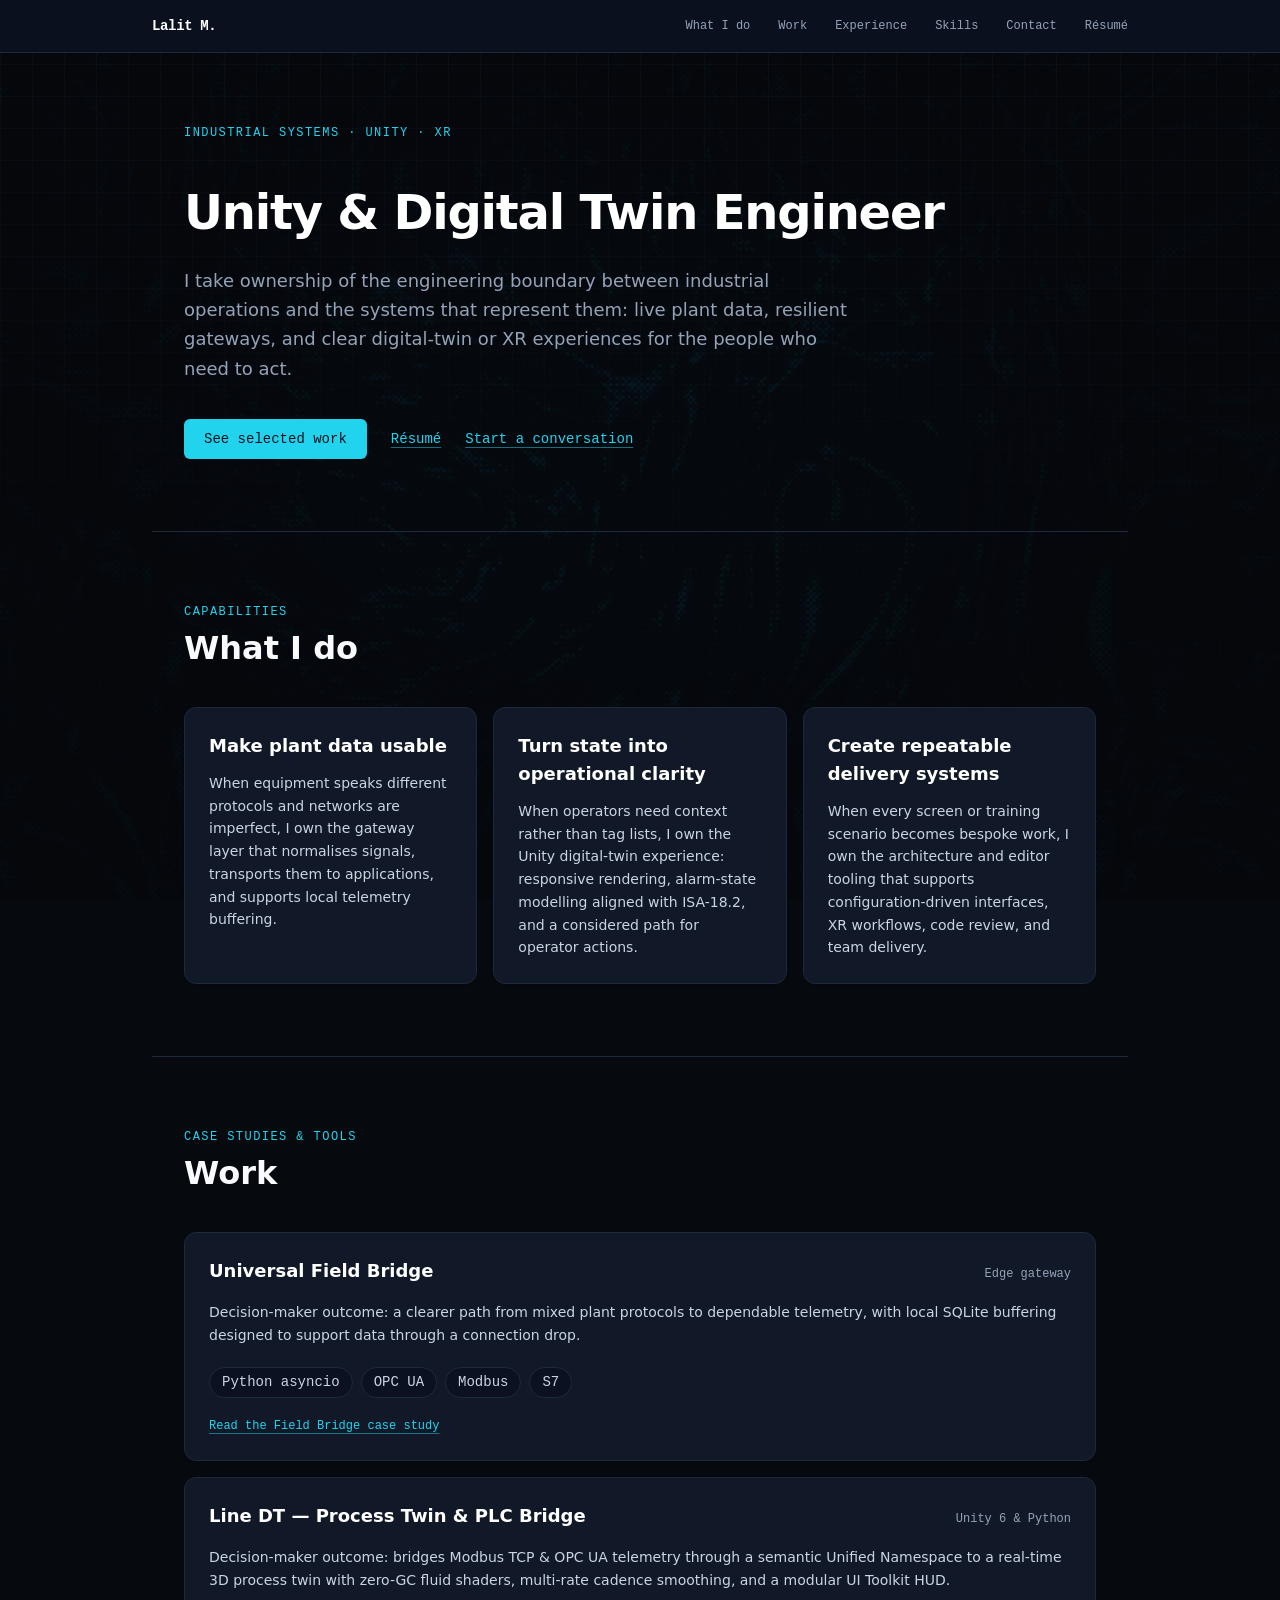
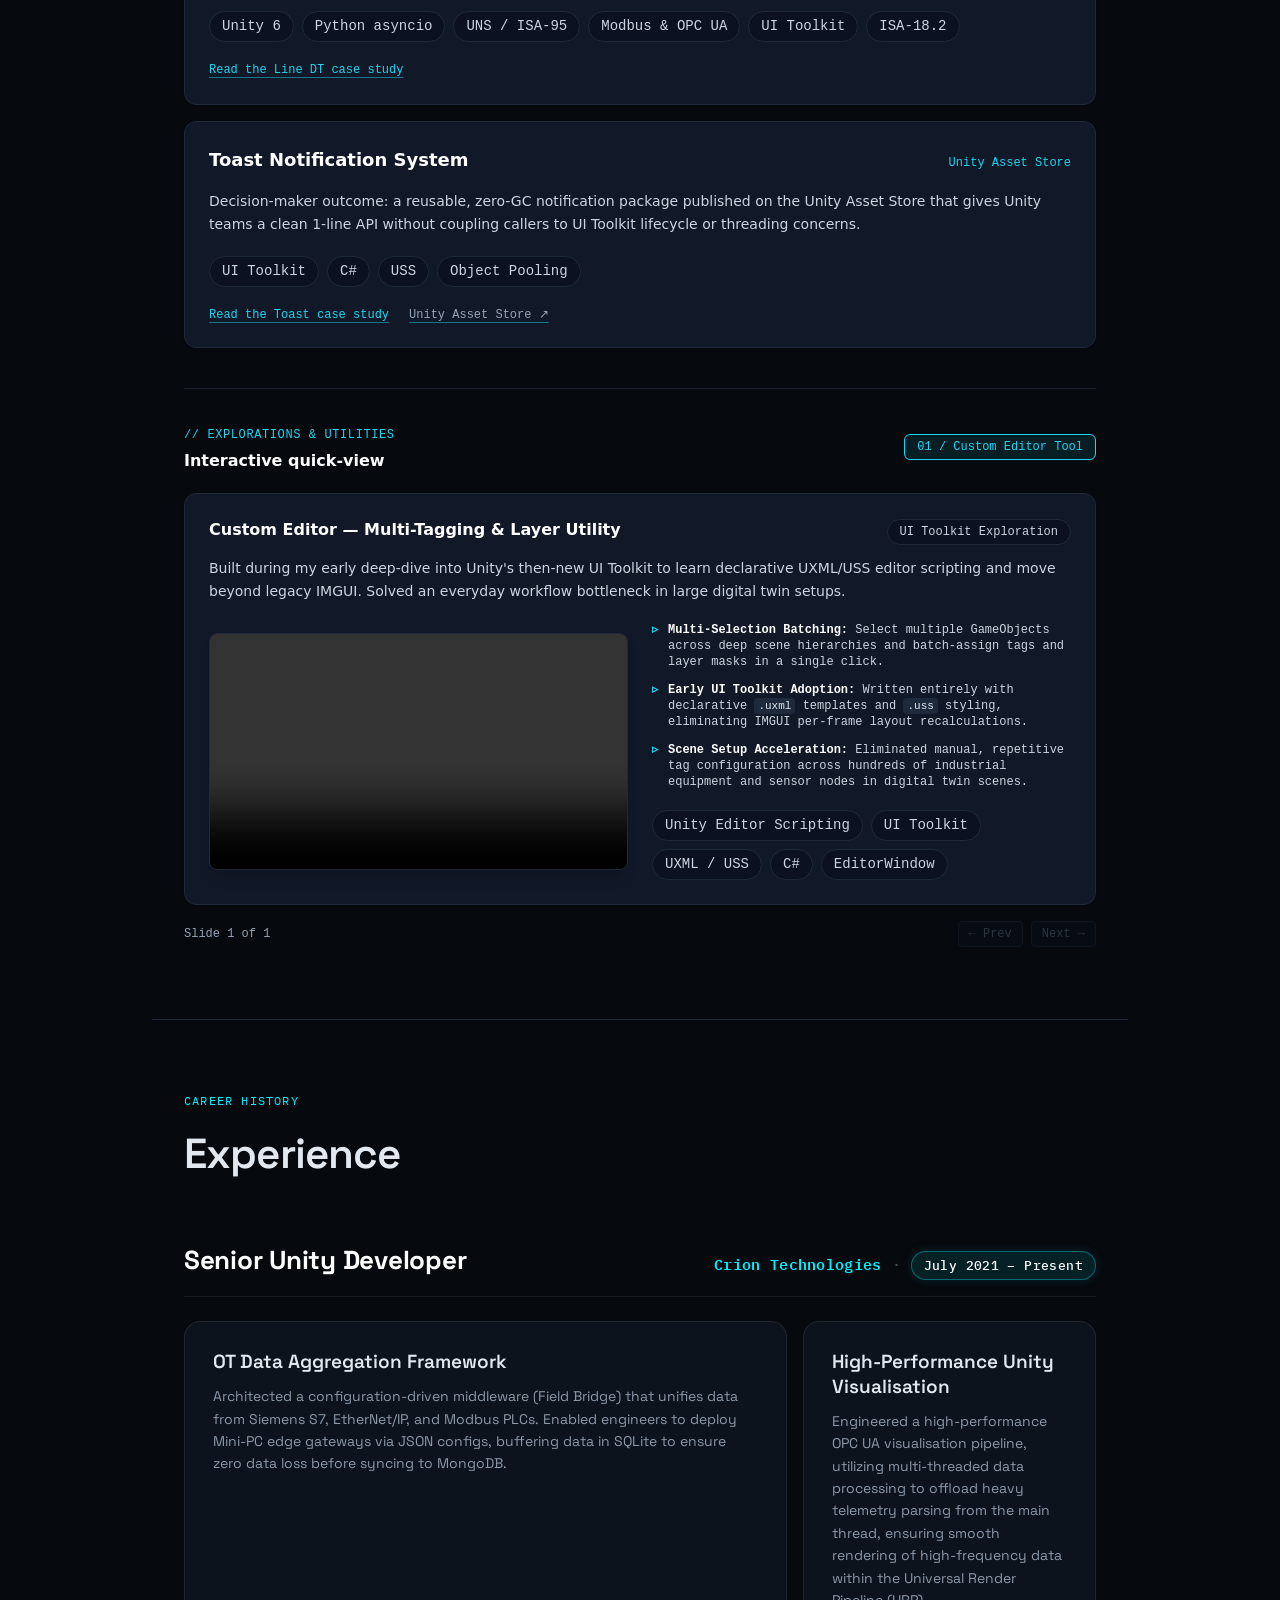
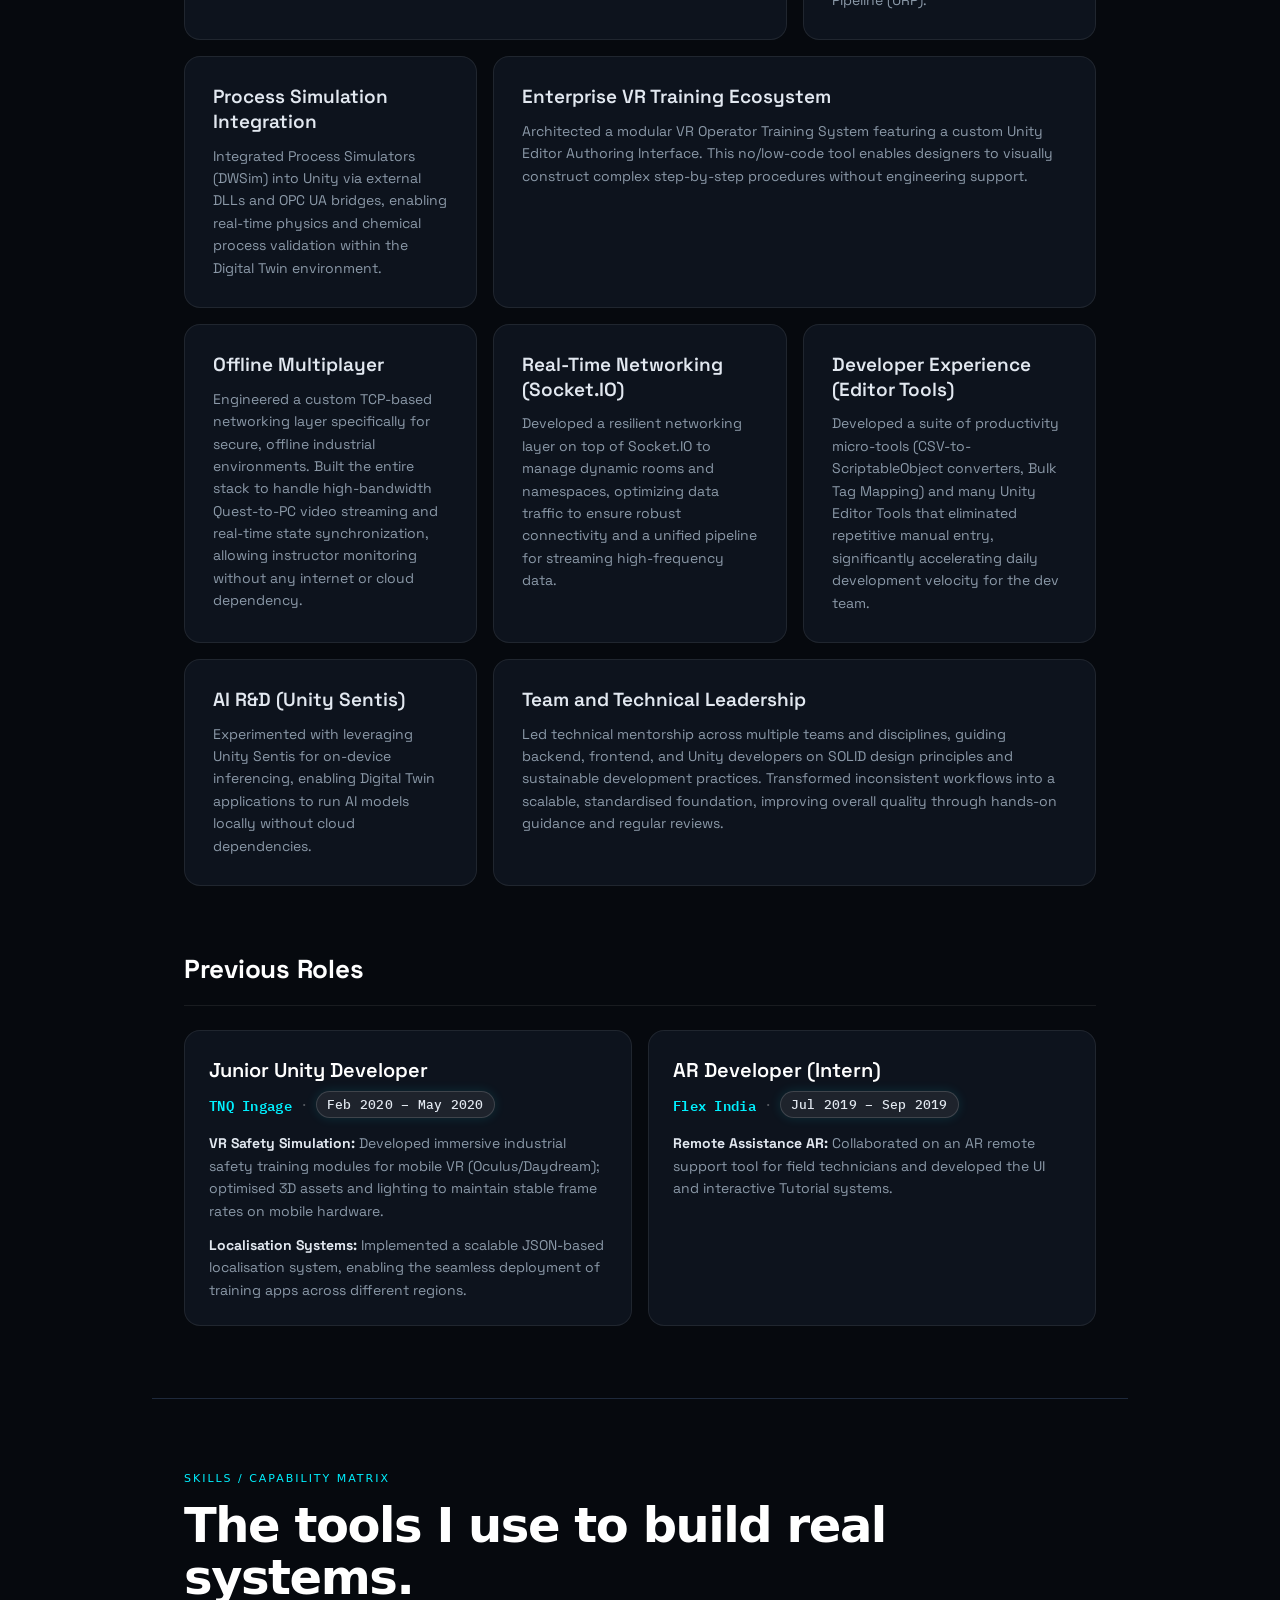
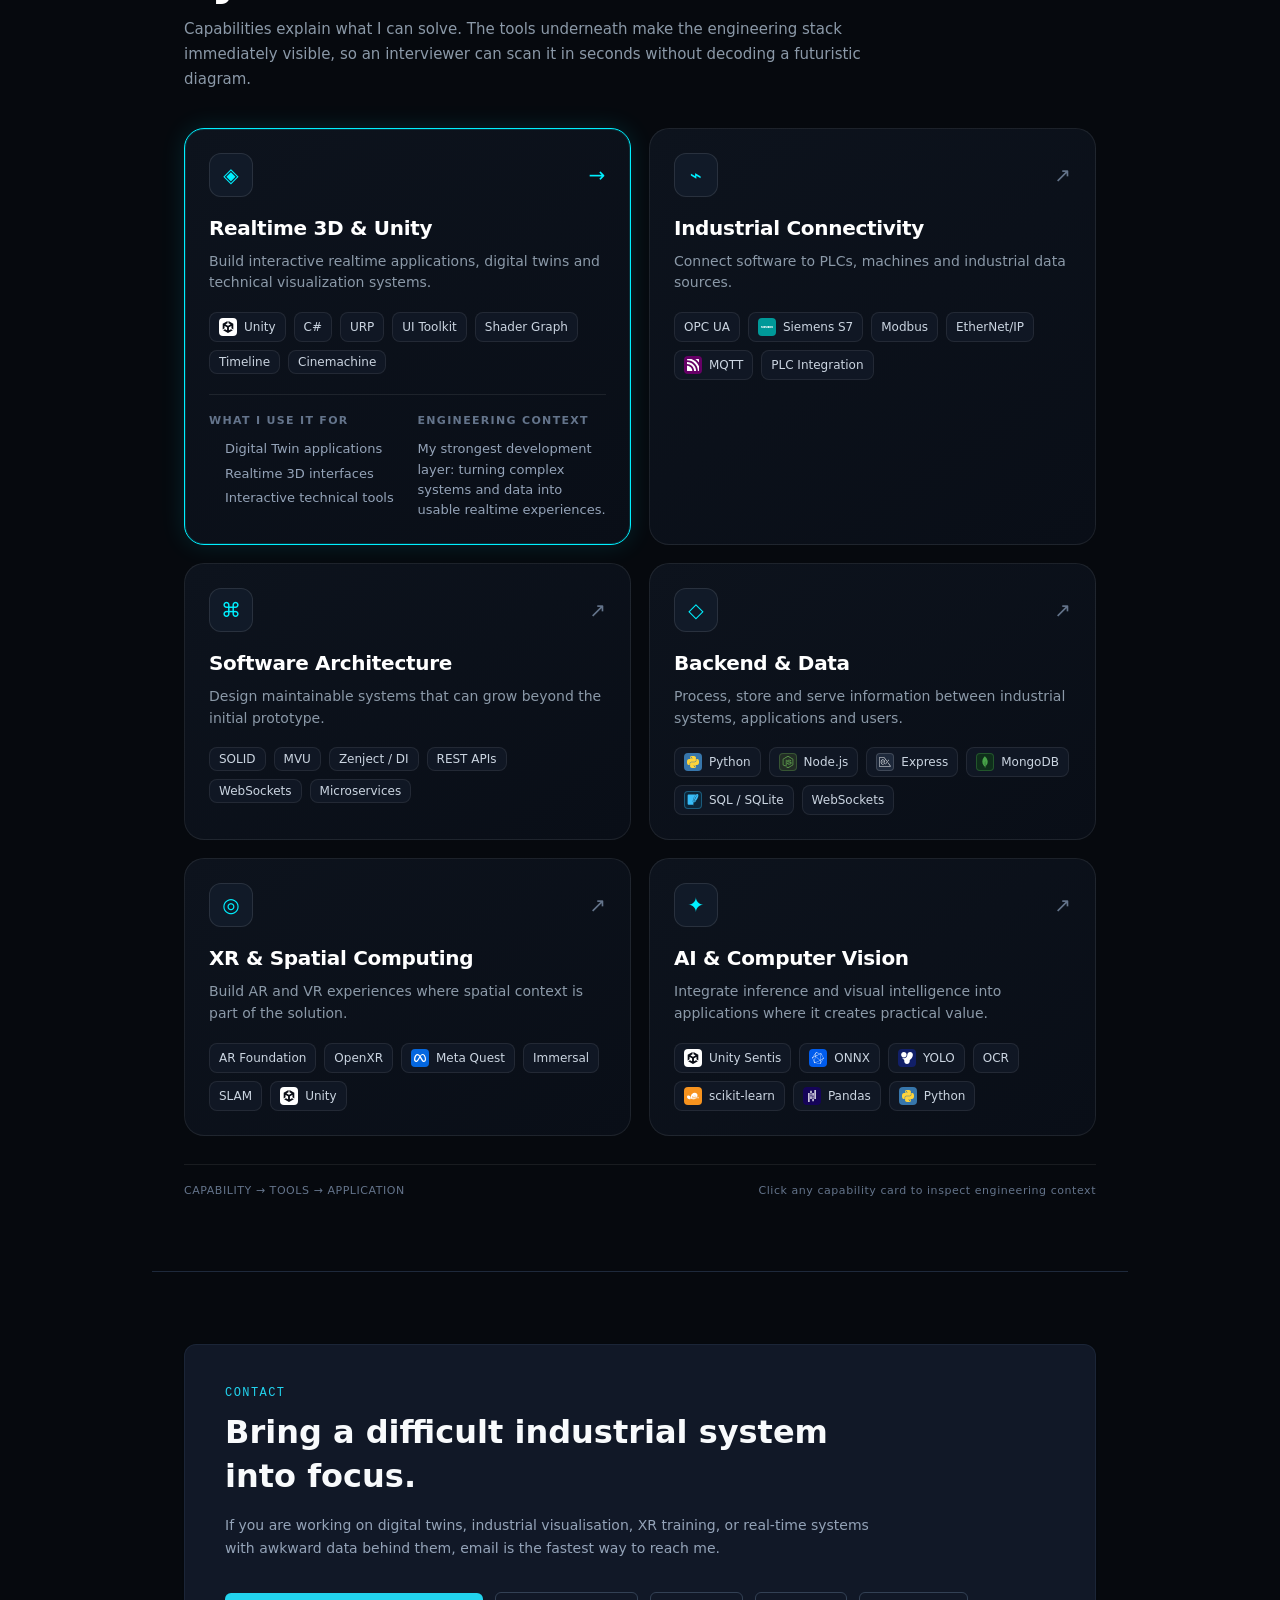
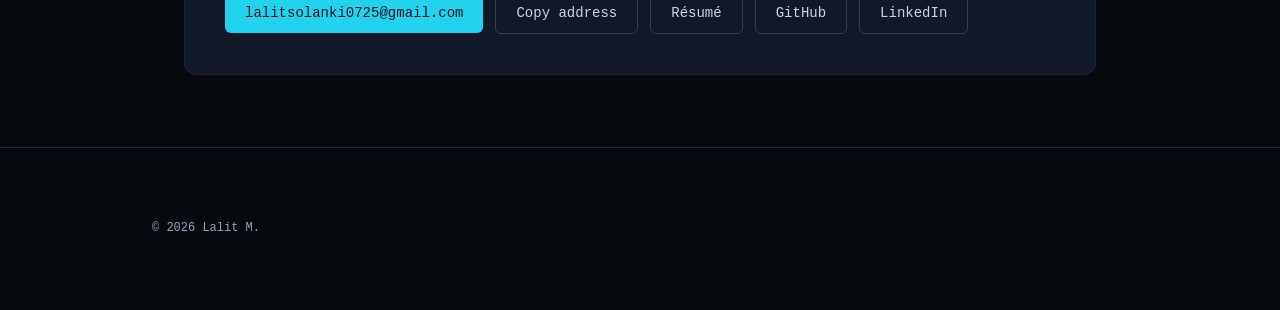
==== commit bddddab5: "Update index.html" ====
--- a/index.html
+++ b/index.html
@@ -616,7 +616,7 @@
           <button id="copy-email" type="button" class="rounded-md border border-slate-700 px-5 py-2.5">Copy address</button>
           <a href="assets/Lalit_M_Resume.pdf" target="_blank" rel="noopener" class="rounded-md border border-slate-700 px-5 py-2.5">Résumé<span class="sr-only"> (opens in a new tab)</span></a>
           <a href="https://github.com/lalit0725" target="_blank" rel="noopener" class="rounded-md border border-slate-700 px-5 py-2.5">GitHub<span class="sr-only"> (opens in a new tab)</span></a>
-          <a href="https://www.linkedin.com/in/lalitm" target="_blank" rel="noopener" class="rounded-md border border-slate-700 px-5 py-2.5">LinkedIn<span class="sr-only"> (opens in a new tab)</span></a>
+          <a href="https://www.linkedin.com/in/lalit-m/" target="_blank" rel="noopener" class="rounded-md border border-slate-700 px-5 py-2.5">LinkedIn<span class="sr-only"> (opens in a new tab)</span></a>
         </div>
       </div>
     </section>
